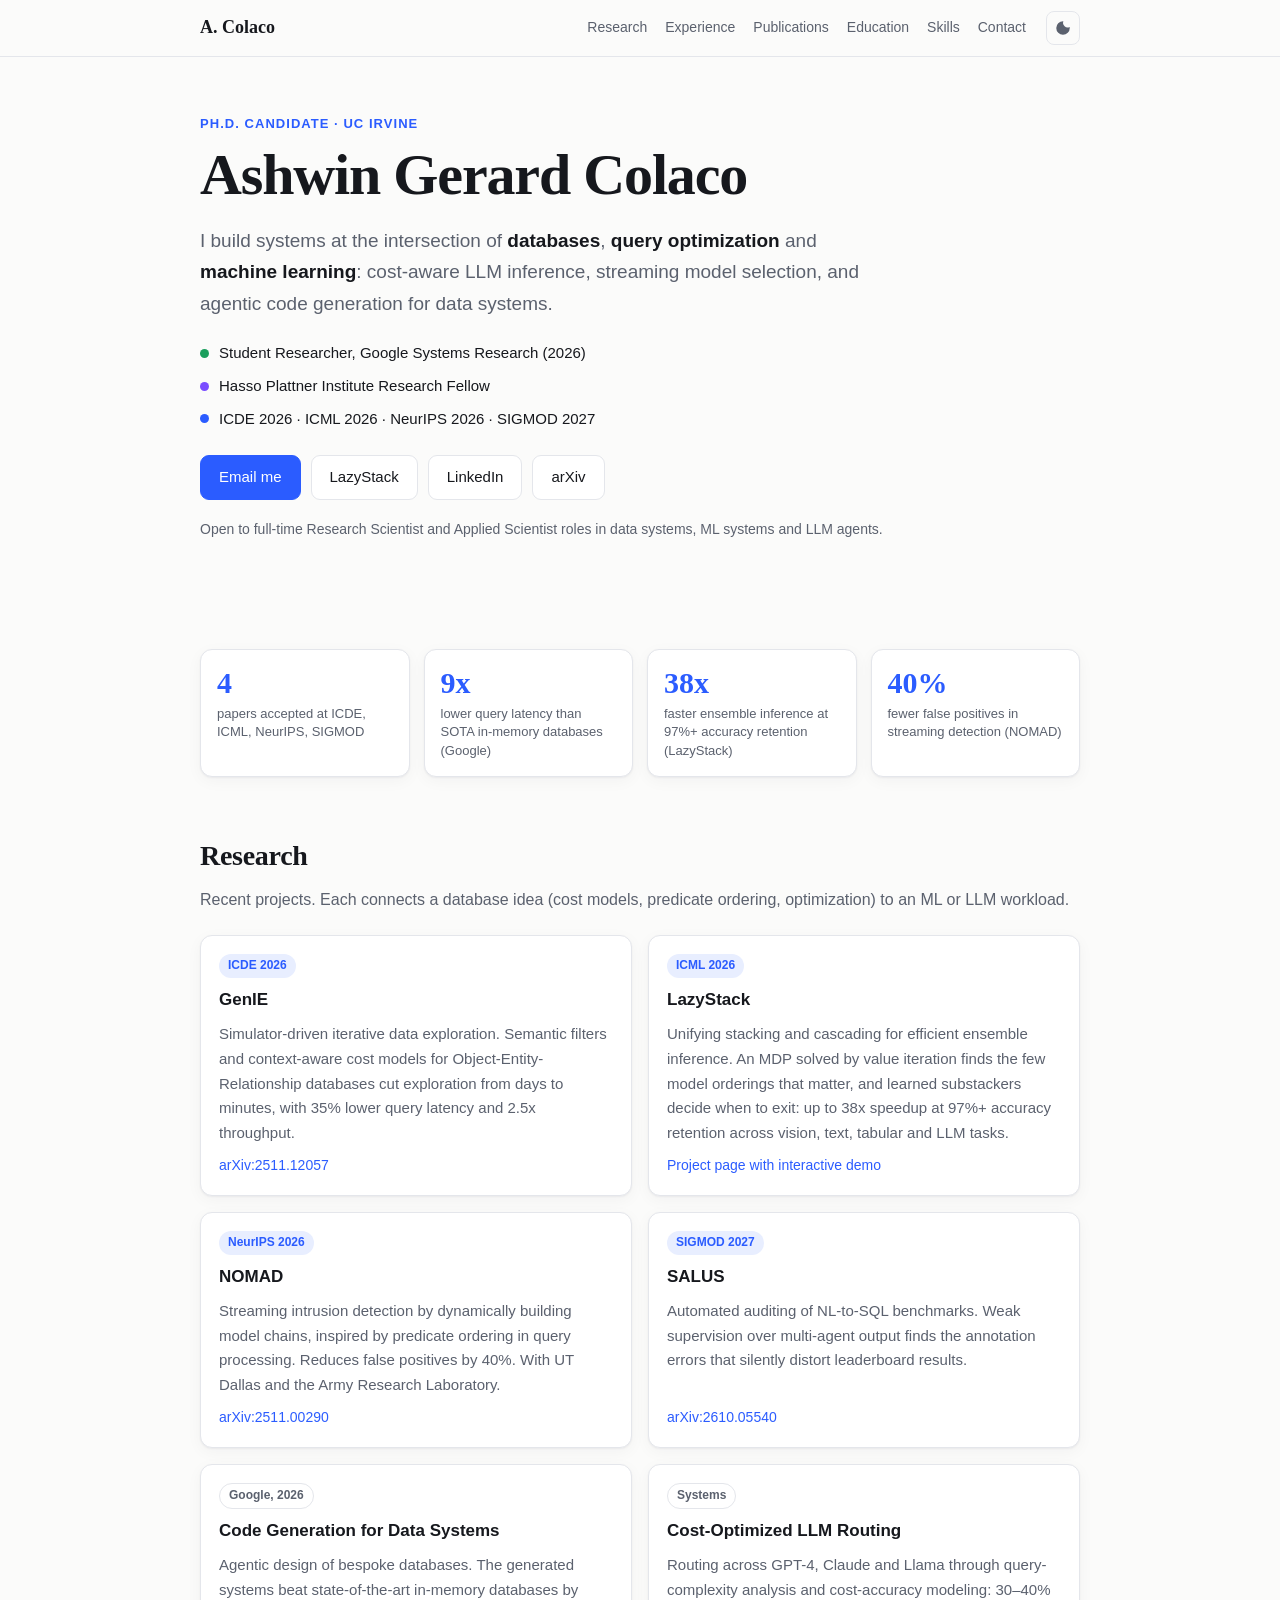
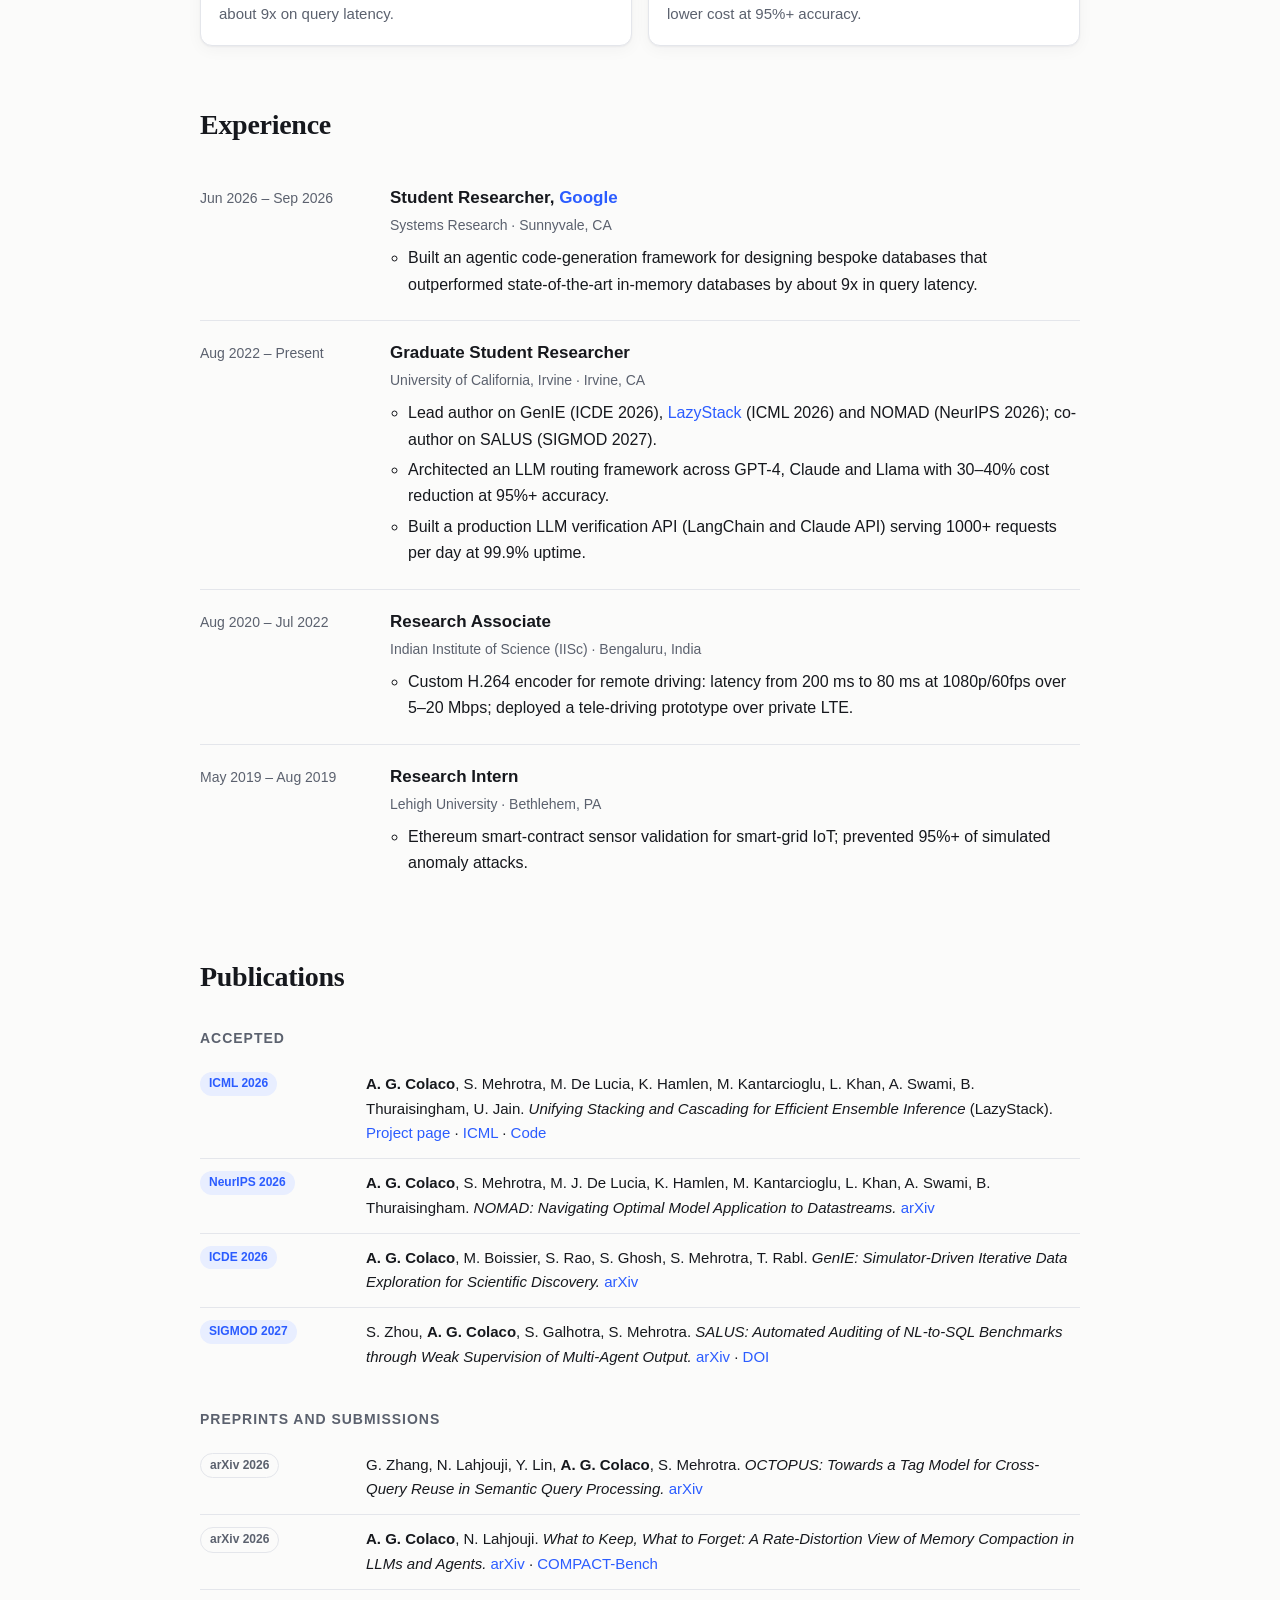
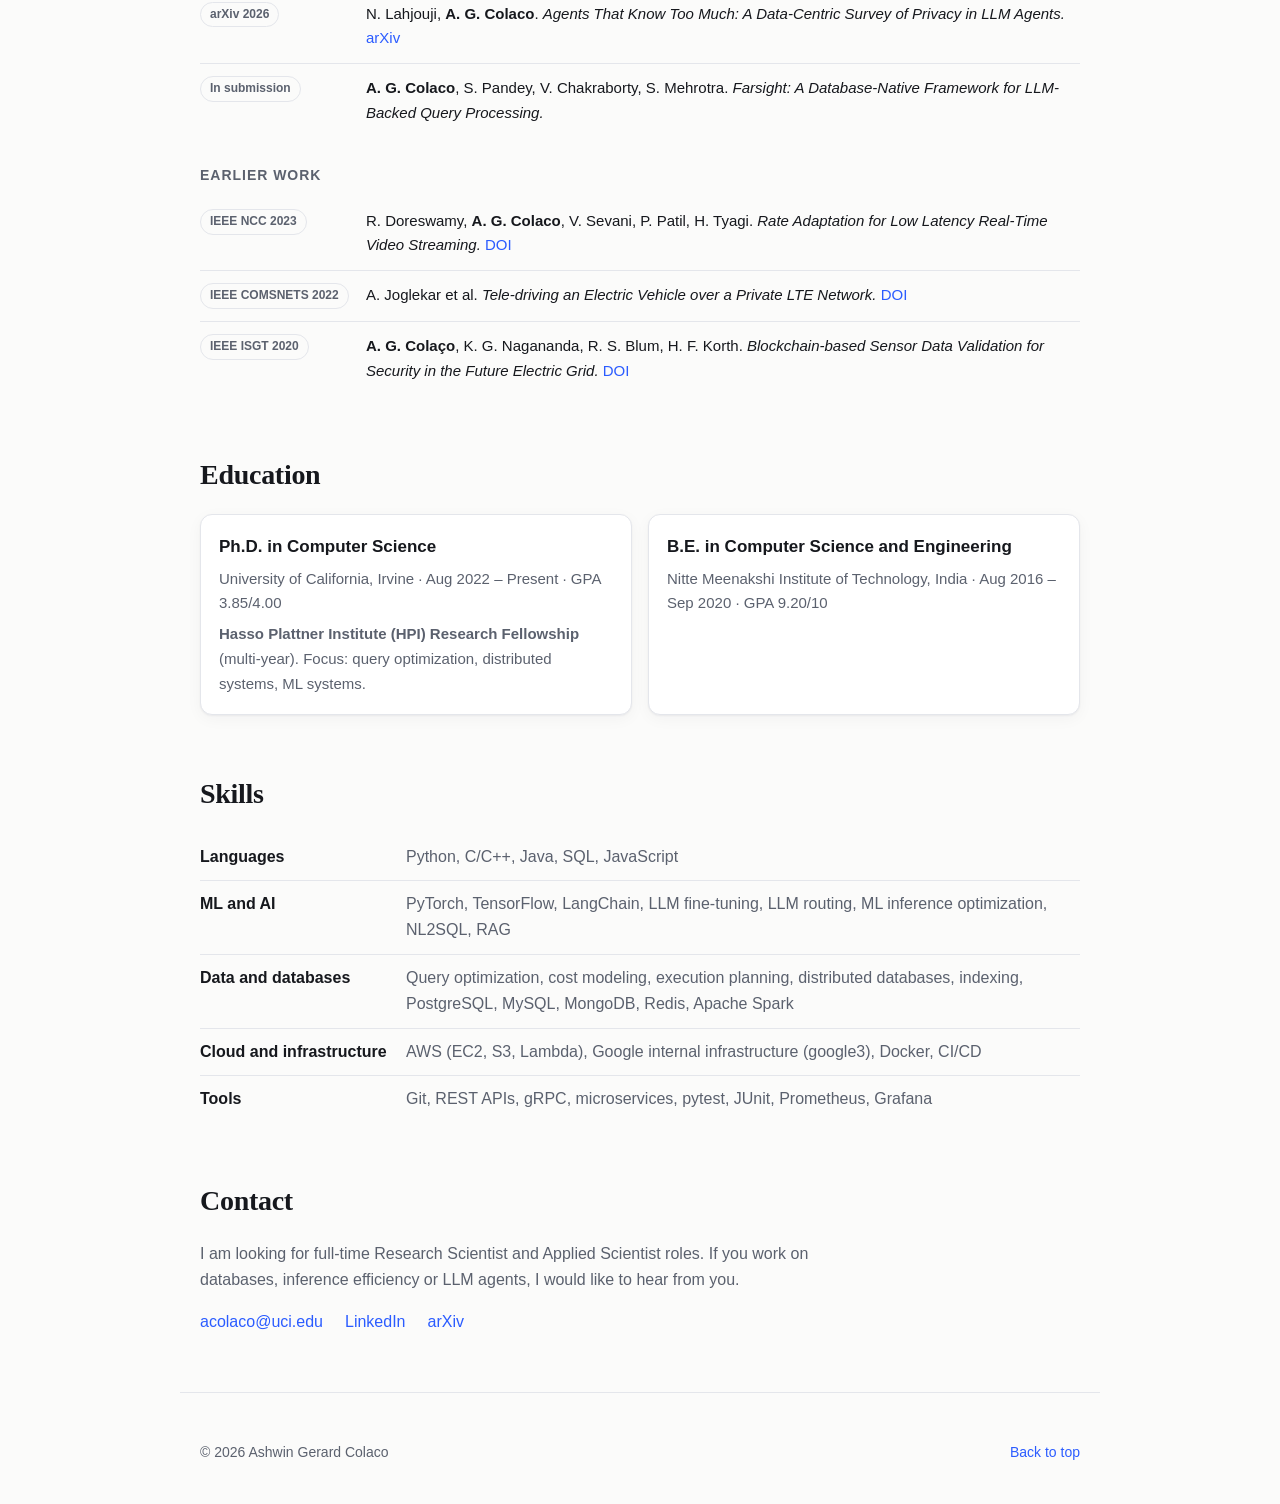
==== index.html @ cba2e62b "Sync LazyStack details with project page and link it Co-Authored-By: Claude Sonnet 5.5 <noreply@anth" ====
<!doctype html>
<html lang="en">
<head>
<meta charset="utf-8">
<meta name="viewport" content="width=device-width, initial-scale=1">
<title>Ashwin Gerard Colaco | Researcher &amp; Engineer</title>
<meta name="description" content="Ph.D. candidate at UC Irvine working on query optimization, database systems and ML systems. HPI Research Fellow. Student Researcher at Google Systems Research. Papers at ICDE, ICML, NeurIPS and SIGMOD.">
<meta property="og:title" content="Ashwin Gerard Colaco">
<meta property="og:description" content="Databases, query optimization and ML systems. Ph.D. candidate at UC Irvine, HPI Research Fellow.">
<meta property="og:type" content="website">
<link rel="icon" href="data:image/svg+xml,%3Csvg xmlns='http://www.w3.org/2000/svg' viewBox='0 0 32 32'%3E%3Crect width='32' height='32' rx='7' fill='%232b5cff'/%3E%3Ctext x='16' y='22' font-family='Georgia,serif' font-size='18' font-weight='700' text-anchor='middle' fill='white'%3EAC%3C/text%3E%3C/svg%3E">
<link rel="stylesheet" href="style.css">
<script type="application/ld+json">
{"@context":"https://schema.org","@type":"Person","name":"Ashwin Gerard Colaco","jobTitle":"Ph.D. Candidate in Computer Science","affiliation":{"@type":"CollegeOrUniversity","name":"University of California, Irvine"},"email":"mailto:acolaco@uci.edu","sameAs":["https://www.linkedin.com/in/ashwin-gerard-colaco-4051b5267/","https://arxiv.org/search/?query=ashwin+colaco&searchtype=author"]}
</script>
</head>
<body>
<a class="skip" href="#main">Skip to content</a>

<header class="nav" id="top">
  <div class="wrap nav-inner">
    <a class="brand" href="#top">A. Colaco</a>
    <nav aria-label="Primary">
      <a href="#research">Research</a>
      <a href="#experience">Experience</a>
      <a href="#publications">Publications</a>
      <a href="#education">Education</a>
      <a href="#skills">Skills</a>
      <a href="#contact">Contact</a>
    </nav>
    <button class="theme" id="theme" aria-label="Toggle dark mode" title="Toggle dark mode">
      <svg viewBox="0 0 24 24" width="18" height="18" aria-hidden="true"><path fill="currentColor" d="M12 3a9 9 0 1 0 9 9c0-.5-.05-1-.14-1.47A6 6 0 0 1 12.47 3.14 9.2 9.2 0 0 0 12 3z"/></svg>
    </button>
  </div>
</header>

<main id="main">

<section class="hero wrap">
  <p class="eyebrow">Ph.D. candidate &middot; UC Irvine</p>
  <h1>Ashwin Gerard Colaco</h1>
  <p class="lede">I build systems at the intersection of <strong>databases</strong>, <strong>query optimization</strong> and <strong>machine learning</strong>: cost-aware LLM inference, streaming model selection, and agentic code generation for data systems.</p>
  <ul class="badges" aria-label="Highlights">
    <li><span class="dot g"></span>Student Researcher, Google Systems Research (2026)</li>
    <li><span class="dot p"></span>Hasso Plattner Institute Research Fellow</li>
    <li><span class="dot b"></span>ICDE 2026 &middot; ICML 2026 &middot; NeurIPS 2026 &middot; SIGMOD 2027</li>
  </ul>
  <div class="cta">
    <a class="btn primary" href="mailto:acolaco@uci.edu">Email me</a>
    <a class="btn" href="https://ashwincolaco.github.io/lazystack/">LazyStack</a>
    <a class="btn" href="https://www.linkedin.com/in/ashwin-gerard-colaco-4051b5267/" rel="noopener">LinkedIn</a>
    <a class="btn" href="https://arxiv.org/search/?query=ashwin+colaco&searchtype=author" rel="noopener">arXiv</a>
  </div>
  <p class="seeking">Open to full-time Research Scientist and Applied Scientist roles in data systems, ML systems and LLM agents.</p>
</section>

<section class="wrap stats" aria-label="At a glance">
  <div><b>4</b><span>papers accepted at ICDE, ICML, NeurIPS, SIGMOD</span></div>
  <div><b>9x</b><span>lower query latency than SOTA in-memory databases (Google)</span></div>
  <div><b>38x</b><span>faster ensemble inference at 97%+ accuracy retention (LazyStack)</span></div>
  <div><b>40%</b><span>fewer false positives in streaming detection (NOMAD)</span></div>
</section>

<section class="wrap" id="research">
  <h2>Research</h2>
  <p class="sub">Recent projects. Each connects a database idea (cost models, predicate ordering, optimization) to an ML or LLM workload.</p>
  <div class="grid">
    <article class="card">
      <span class="tag">ICDE 2026</span>
      <h3>GenIE</h3>
      <p>Simulator-driven iterative data exploration. Semantic filters and context-aware cost models for Object-Entity-Relationship databases cut exploration from days to minutes, with 35% lower query latency and 2.5x throughput.</p>
      <a href="https://arxiv.org/abs/2511.12057" rel="noopener">arXiv:2511.12057</a>
    </article>
    <article class="card">
      <span class="tag">ICML 2026</span>
      <h3>LazyStack</h3>
      <p>Unifying stacking and cascading for efficient ensemble inference. An MDP solved by value iteration finds the few model orderings that matter, and learned substackers decide when to exit: up to 38x speedup at 97%+ accuracy retention across vision, text, tabular and LLM tasks.</p>
      <a href="https://ashwincolaco.github.io/lazystack/">Project page with interactive demo</a>
    </article>
    <article class="card">
      <span class="tag">NeurIPS 2026</span>
      <h3>NOMAD</h3>
      <p>Streaming intrusion detection by dynamically building model chains, inspired by predicate ordering in query processing. Reduces false positives by 40%. With UT Dallas and the Army Research Laboratory.</p>
      <a href="https://arxiv.org/abs/2511.00290" rel="noopener">arXiv:2511.00290</a>
    </article>
    <article class="card">
      <span class="tag">SIGMOD 2027</span>
      <h3>SALUS</h3>
      <p>Automated auditing of NL-to-SQL benchmarks. Weak supervision over multi-agent output finds the annotation errors that silently distort leaderboard results.</p>
      <a href="https://arxiv.org/abs/2610.05540" rel="noopener">arXiv:2610.05540</a>
    </article>
    <article class="card">
      <span class="tag soft">Google, 2026</span>
      <h3>Code Generation for Data Systems</h3>
      <p>Agentic design of bespoke databases. The generated systems beat state-of-the-art in-memory databases by about 9x on query latency.</p>
    </article>
    <article class="card">
      <span class="tag soft">Systems</span>
      <h3>Cost-Optimized LLM Routing</h3>
      <p>Routing across GPT-4, Claude and Llama through query-complexity analysis and cost-accuracy modeling: 30&ndash;40% lower cost at 95%+ accuracy.</p>
    </article>
  </div>
</section>

<section class="wrap" id="experience">
  <h2>Experience</h2>
  <ol class="timeline">
    <li>
      <div class="when">Jun 2026 &ndash; Sep 2026</div>
      <div class="what">
        <h3>Student Researcher, <span class="em">Google</span></h3>
        <p class="where">Systems Research &middot; Sunnyvale, CA</p>
        <ul>
          <li>Built an agentic code-generation framework for designing bespoke databases that outperformed state-of-the-art in-memory databases by about 9x in query latency.</li>
        </ul>
      </div>
    </li>
    <li>
      <div class="when">Aug 2022 &ndash; Present</div>
      <div class="what">
        <h3>Graduate Student Researcher</h3>
        <p class="where">University of California, Irvine &middot; Irvine, CA</p>
        <ul>
          <li>Lead author on GenIE (ICDE 2026), <a href="https://ashwincolaco.github.io/lazystack/">LazyStack</a> (ICML 2026) and NOMAD (NeurIPS 2026); co-author on SALUS (SIGMOD 2027).</li>
          <li>Architected an LLM routing framework across GPT-4, Claude and Llama with 30&ndash;40% cost reduction at 95%+ accuracy.</li>
          <li>Built a production LLM verification API (LangChain and Claude API) serving 1000+ requests per day at 99.9% uptime.</li>
        </ul>
      </div>
    </li>
    <li>
      <div class="when">Aug 2020 &ndash; Jul 2022</div>
      <div class="what">
        <h3>Research Associate</h3>
        <p class="where">Indian Institute of Science (IISc) &middot; Bengaluru, India</p>
        <ul>
          <li>Custom H.264 encoder for remote driving: latency from 200 ms to 80 ms at 1080p/60fps over 5&ndash;20 Mbps; deployed a tele-driving prototype over private LTE.</li>
        </ul>
      </div>
    </li>
    <li>
      <div class="when">May 2019 &ndash; Aug 2019</div>
      <div class="what">
        <h3>Research Intern</h3>
        <p class="where">Lehigh University &middot; Bethlehem, PA</p>
        <ul>
          <li>Ethereum smart-contract sensor validation for smart-grid IoT; prevented 95%+ of simulated anomaly attacks.</li>
        </ul>
      </div>
    </li>
  </ol>
</section>

<section class="wrap" id="publications">
  <h2>Publications</h2>

  <h3 class="grp">Accepted</h3>
  <ol class="pubs">
    <li><span class="tag">ICML 2026</span><p><b>A. G. Colaco</b>, S. Mehrotra, M. De Lucia, K. Hamlen, M. Kantarcioglu, L. Khan, A. Swami, B. Thuraisingham, U. Jain. <em>Unifying Stacking and Cascading for Efficient Ensemble Inference</em> (LazyStack). <a href="https://ashwincolaco.github.io/lazystack/">Project page</a> &middot; <a href="https://icml.cc/virtual/2026/poster/63422" rel="noopener">ICML</a> &middot; <a href="https://github.com/ucisharadlab/icml-lazystack" rel="noopener">Code</a></p></li>
    <li><span class="tag">NeurIPS 2026</span><p><b>A. G. Colaco</b>, S. Mehrotra, M. J. De Lucia, K. Hamlen, M. Kantarcioglu, L. Khan, A. Swami, B. Thuraisingham. <em>NOMAD: Navigating Optimal Model Application to Datastreams.</em> <a href="https://arxiv.org/abs/2511.00290" rel="noopener">arXiv</a></p></li>
    <li><span class="tag">ICDE 2026</span><p><b>A. G. Colaco</b>, M. Boissier, S. Rao, S. Ghosh, S. Mehrotra, T. Rabl. <em>GenIE: Simulator-Driven Iterative Data Exploration for Scientific Discovery.</em> <a href="https://arxiv.org/abs/2511.12057" rel="noopener">arXiv</a></p></li>
    <li><span class="tag">SIGMOD 2027</span><p>S. Zhou, <b>A. G. Colaco</b>, S. Galhotra, S. Mehrotra. <em>SALUS: Automated Auditing of NL-to-SQL Benchmarks through Weak Supervision of Multi-Agent Output.</em> <a href="https://arxiv.org/abs/2610.05540" rel="noopener">arXiv</a> &middot; <a href="https://doi.org/10.1145/3856369" rel="noopener">DOI</a></p></li>
  </ol>

  <h3 class="grp">Preprints and submissions</h3>
  <ol class="pubs" start="5">
    <li><span class="tag soft">arXiv 2026</span><p>G. Zhang, N. Lahjouji, Y. Lin, <b>A. G. Colaco</b>, S. Mehrotra. <em>OCTOPUS: Towards a Tag Model for Cross-Query Reuse in Semantic Query Processing.</em> <a href="https://arxiv.org/abs/2610.32586" rel="noopener">arXiv</a></p></li>
    <li><span class="tag soft">arXiv 2026</span><p><b>A. G. Colaco</b>, N. Lahjouji. <em>What to Keep, What to Forget: A Rate-Distortion View of Memory Compaction in LLMs and Agents.</em> <a href="https://arxiv.org/abs/2607.08032" rel="noopener">arXiv</a> &middot; <a href="https://ashwincolaco.github.io/compact-bench/">COMPACT-Bench</a></p></li>
    <li><span class="tag soft">arXiv 2026</span><p>N. Lahjouji, <b>A. G. Colaco</b>. <em>Agents That Know Too Much: A Data-Centric Survey of Privacy in LLM Agents.</em> <a href="https://arxiv.org/abs/2606.26627" rel="noopener">arXiv</a></p></li>
    <li><span class="tag soft">In submission</span><p><b>A. G. Colaco</b>, S. Pandey, V. Chakraborty, S. Mehrotra. <em>Farsight: A Database-Native Framework for LLM-Backed Query Processing.</em></p></li>
  </ol>

  <h3 class="grp">Earlier work</h3>
  <ol class="pubs" start="9">
    <li><span class="tag soft">IEEE NCC 2023</span><p>R. Doreswamy, <b>A. G. Colaco</b>, V. Sevani, P. Patil, H. Tyagi. <em>Rate Adaptation for Low Latency Real-Time Video Streaming.</em> <a href="https://doi.org/10.1109/NCC56989.2023.10067883" rel="noopener">DOI</a></p></li>
    <li><span class="tag soft">IEEE COMSNETS 2022</span><p>A. Joglekar et al. <em>Tele-driving an Electric Vehicle over a Private LTE Network.</em> <a href="https://doi.org/10.1109/COMSNETS53615.2022.9668498" rel="noopener">DOI</a></p></li>
    <li><span class="tag soft">IEEE ISGT 2020</span><p><b>A. G. Cola&ccedil;o</b>, K. G. Nagananda, R. S. Blum, H. F. Korth. <em>Blockchain-based Sensor Data Validation for Security in the Future Electric Grid.</em> <a href="https://doi.org/10.1109/ISGT45199.2020.9087676" rel="noopener">DOI</a></p></li>
  </ol>
</section>

<section class="wrap" id="education">
  <h2>Education</h2>
  <div class="edu">
    <div>
      <h3>Ph.D. in Computer Science</h3>
      <p class="where">University of California, Irvine &middot; Aug 2022 &ndash; Present &middot; GPA 3.85/4.00</p>
      <p><strong>Hasso Plattner Institute (HPI) Research Fellowship</strong> (multi-year). Focus: query optimization, distributed systems, ML systems.</p>
    </div>
    <div>
      <h3>B.E. in Computer Science and Engineering</h3>
      <p class="where">Nitte Meenakshi Institute of Technology, India &middot; Aug 2016 &ndash; Sep 2020 &middot; GPA 9.20/10</p>
    </div>
  </div>
</section>

<section class="wrap" id="skills">
  <h2>Skills</h2>
  <dl class="skills">
    <div><dt>Languages</dt><dd>Python, C/C++, Java, SQL, JavaScript</dd></div>
    <div><dt>ML and AI</dt><dd>PyTorch, TensorFlow, LangChain, LLM fine-tuning, LLM routing, ML inference optimization, NL2SQL, RAG</dd></div>
    <div><dt>Data and databases</dt><dd>Query optimization, cost modeling, execution planning, distributed databases, indexing, PostgreSQL, MySQL, MongoDB, Redis, Apache Spark</dd></div>
    <div><dt>Cloud and infrastructure</dt><dd>AWS (EC2, S3, Lambda), Google internal infrastructure (google3), Docker, CI/CD</dd></div>
    <div><dt>Tools</dt><dd>Git, REST APIs, gRPC, microservices, pytest, JUnit, Prometheus, Grafana</dd></div>
  </dl>
</section>

<section class="wrap contact" id="contact">
  <h2>Contact</h2>
  <p>I am looking for full-time Research Scientist and Applied Scientist roles. If you work on databases, inference efficiency or LLM agents, I would like to hear from you.</p>
  <p class="links">
    <a href="mailto:acolaco@uci.edu">acolaco@uci.edu</a>
    <a href="https://www.linkedin.com/in/ashwin-gerard-colaco-4051b5267/" rel="noopener">LinkedIn</a>
    <a href="https://arxiv.org/search/?query=ashwin+colaco&searchtype=author" rel="noopener">arXiv</a>
  </p>
</section>

</main>

<footer class="wrap foot">
  <span>&copy; <span id="yr">2026</span> Ashwin Gerard Colaco</span>
  <a href="#top">Back to top</a>
</footer>

<script src="script.js"></script>
</body>
</html>
---- style.css ----
:root {
  --bg: #fbfbfa;
  --surface: #ffffff;
  --text: #16181d;
  --muted: #5b616e;
  --line: #e4e6eb;
  --accent: #2b5cff;
  --accent-soft: #e8eeff;
  --g: #1a9e5c;
  --p: #7a4dff;
  --shadow: 0 1px 2px rgba(16, 24, 40, .05), 0 4px 16px rgba(16, 24, 40, .04);
  --serif: "Iowan Old Style", "Palatino Linotype", Palatino, Georgia, serif;
  --sans: -apple-system, BlinkMacSystemFont, "Segoe UI", Roboto, Helvetica, Arial, sans-serif;
}
@media (prefers-color-scheme: dark) {
  :root:not([data-theme="light"]) {
    --bg: #0f1115; --surface: #171a21; --text: #eceef2; --muted: #9aa1ae;
    --line: #272b35; --accent: #7c9bff; --accent-soft: #1d2540; --g: #3ecf8e; --p: #a58bff;
    --shadow: none;
  }
}
:root[data-theme="dark"] {
  --bg: #0f1115; --surface: #171a21; --text: #eceef2; --muted: #9aa1ae;
  --line: #272b35; --accent: #7c9bff; --accent-soft: #1d2540; --g: #3ecf8e; --p: #a58bff;
  --shadow: none;
}

* { box-sizing: border-box; }
html { scroll-behavior: smooth; scroll-padding-top: 72px; }
body {
  margin: 0; background: var(--bg); color: var(--text);
  font: 16px/1.65 var(--sans); -webkit-font-smoothing: antialiased;
}
.wrap { max-width: 920px; margin: 0 auto; padding: 0 20px; }
a { color: var(--accent); text-decoration: none; }
a:hover { text-decoration: underline; }
a:focus-visible, button:focus-visible { outline: 2px solid var(--accent); outline-offset: 2px; border-radius: 4px; }
.skip { position: absolute; left: -999px; top: 0; background: var(--accent); color: #fff; padding: 8px 12px; z-index: 20; }
.skip:focus { left: 8px; top: 8px; }

/* nav */
.nav { position: sticky; top: 0; z-index: 10; background: color-mix(in srgb, var(--bg) 88%, transparent); backdrop-filter: blur(10px); border-bottom: 1px solid var(--line); }
.nav-inner { display: flex; align-items: center; gap: 20px; height: 56px; }
.brand { font-family: var(--serif); font-weight: 700; font-size: 18px; color: var(--text); margin-right: auto; }
.nav nav { display: flex; gap: 18px; }
.nav nav a { color: var(--muted); font-size: 14px; }
.nav nav a:hover { color: var(--text); text-decoration: none; }
.theme { background: none; border: 1px solid var(--line); color: var(--muted); width: 34px; height: 34px; border-radius: 8px; cursor: pointer; display: grid; place-items: center; }
.theme:hover { color: var(--text); }

/* hero */
.hero { padding-top: 72px; padding-bottom: 24px; }
.eyebrow { margin: 0 0 10px; color: var(--accent); font-weight: 600; font-size: 13px; letter-spacing: .08em; text-transform: uppercase; }
h1 { font-family: var(--serif); font-size: clamp(36px, 7vw, 58px); line-height: 1.08; margin: 0 0 18px; letter-spacing: -.02em; }
.lede { font-size: 19px; color: var(--muted); max-width: 680px; margin: 0 0 22px; }
.lede strong { color: var(--text); font-weight: 600; }
.badges { list-style: none; padding: 0; margin: 0 0 24px; display: flex; flex-direction: column; gap: 8px; font-size: 15px; }
.badges li { display: flex; align-items: center; gap: 10px; }
.dot { width: 9px; height: 9px; border-radius: 50%; flex: none; background: var(--accent); }
.dot.g { background: var(--g); } .dot.p { background: var(--p); }
.cta { display: flex; flex-wrap: wrap; gap: 10px; margin-bottom: 18px; }
.btn { display: inline-block; padding: 9px 18px; border-radius: 9px; border: 1px solid var(--line); color: var(--text); background: var(--surface); font-weight: 500; font-size: 15px; }
.btn:hover { text-decoration: none; border-color: var(--accent); }
.btn.primary { background: var(--accent); border-color: var(--accent); color: #fff; }
@media (prefers-color-scheme: dark) { :root:not([data-theme="light"]) .btn.primary { color: #0f1115; } }
:root[data-theme="dark"] .btn.primary { color: #0f1115; }
.seeking { color: var(--muted); font-size: 14px; margin: 0; }

/* stats */
.stats { display: grid; grid-template-columns: repeat(4, 1fr); gap: 14px; margin-top: 28px; }
.stats div { background: var(--surface); border: 1px solid var(--line); border-radius: 12px; padding: 16px; box-shadow: var(--shadow); }
.stats b { display: block; font-family: var(--serif); font-size: 30px; line-height: 1.1; color: var(--accent); }
.stats span { display: block; margin-top: 6px; font-size: 13px; color: var(--muted); line-height: 1.4; }

/* sections */
section.wrap { padding-top: 56px; }
h2 { font-family: var(--serif); font-size: 28px; margin: 0 0 8px; letter-spacing: -.01em; }
h3 { margin: 0; font-size: 17px; }
.sub { color: var(--muted); margin: 0 0 22px; }
.grid { display: grid; grid-template-columns: repeat(2, 1fr); gap: 16px; margin-top: 18px; }
.card { background: var(--surface); border: 1px solid var(--line); border-radius: 12px; padding: 18px; box-shadow: var(--shadow); display: flex; flex-direction: column; gap: 8px; }
.card p { margin: 0; color: var(--muted); font-size: 15px; }
.card a { font-size: 14px; margin-top: auto; }
.tag { display: inline-block; align-self: flex-start; font-size: 12px; font-weight: 600; padding: 2px 9px; border-radius: 999px; background: var(--accent-soft); color: var(--accent); white-space: nowrap; }
.tag.soft { background: transparent; border: 1px solid var(--line); color: var(--muted); }

/* timeline */
.timeline { list-style: none; margin: 18px 0 0; padding: 0; }
.timeline li { display: grid; grid-template-columns: 170px 1fr; gap: 20px; padding: 18px 0; border-top: 1px solid var(--line); }
.timeline li:first-child { border-top: 0; }
.when { color: var(--muted); font-size: 14px; padding-top: 3px; }
.where { margin: 2px 0 8px; color: var(--muted); font-size: 14px; }
.timeline ul { margin: 0; padding-left: 18px; }
.timeline li li { display: list-item; border: 0; padding: 0; margin: 0 0 4px; }
.em { color: var(--accent); }

/* publications */
.grp { margin: 26px 0 10px; font-size: 14px; text-transform: uppercase; letter-spacing: .07em; color: var(--muted); }
.pubs { list-style: none; padding: 0; margin: 0; counter-reset: pub; }
.pubs li { display: grid; grid-template-columns: 150px 1fr; gap: 16px; padding: 12px 0; border-top: 1px solid var(--line); align-items: start; }
.pubs li:first-child { border-top: 0; }
.pubs p { margin: 0; font-size: 15px; }
.pubs .tag { justify-self: start; }

/* education / skills */
.edu { display: grid; grid-template-columns: repeat(2, 1fr); gap: 16px; margin-top: 16px; }
.edu > div { background: var(--surface); border: 1px solid var(--line); border-radius: 12px; padding: 18px; box-shadow: var(--shadow); }
.edu p { margin: 6px 0 0; color: var(--muted); font-size: 15px; }
.skills { margin: 16px 0 0; }
.skills > div { display: grid; grid-template-columns: 190px 1fr; gap: 16px; padding: 10px 0; border-top: 1px solid var(--line); }
.skills > div:first-child { border-top: 0; }
dt { font-weight: 600; } dd { margin: 0; color: var(--muted); }

/* contact / footer */
.contact p { color: var(--muted); max-width: 640px; }
.links { display: flex; flex-wrap: wrap; gap: 10px 22px; font-weight: 500; }
.foot { display: flex; justify-content: space-between; padding-top: 48px; padding-bottom: 40px; margin-top: 56px; border-top: 1px solid var(--line); color: var(--muted); font-size: 14px; }

@media (max-width: 760px) {
  .nav nav { display: none; }
  .stats { grid-template-columns: repeat(2, 1fr); }
  .grid, .edu { grid-template-columns: 1fr; }
  .timeline li { grid-template-columns: 1fr; gap: 4px; }
  .pubs li { grid-template-columns: 1fr; gap: 6px; }
  .skills > div { grid-template-columns: 1fr; gap: 2px; }
  .hero { padding-top: 44px; }
}
@media (prefers-reduced-motion: reduce) { html { scroll-behavior: auto; } }
@media print { .nav, .skip, .theme { display: none; } body { background: #fff; color: #000; } }
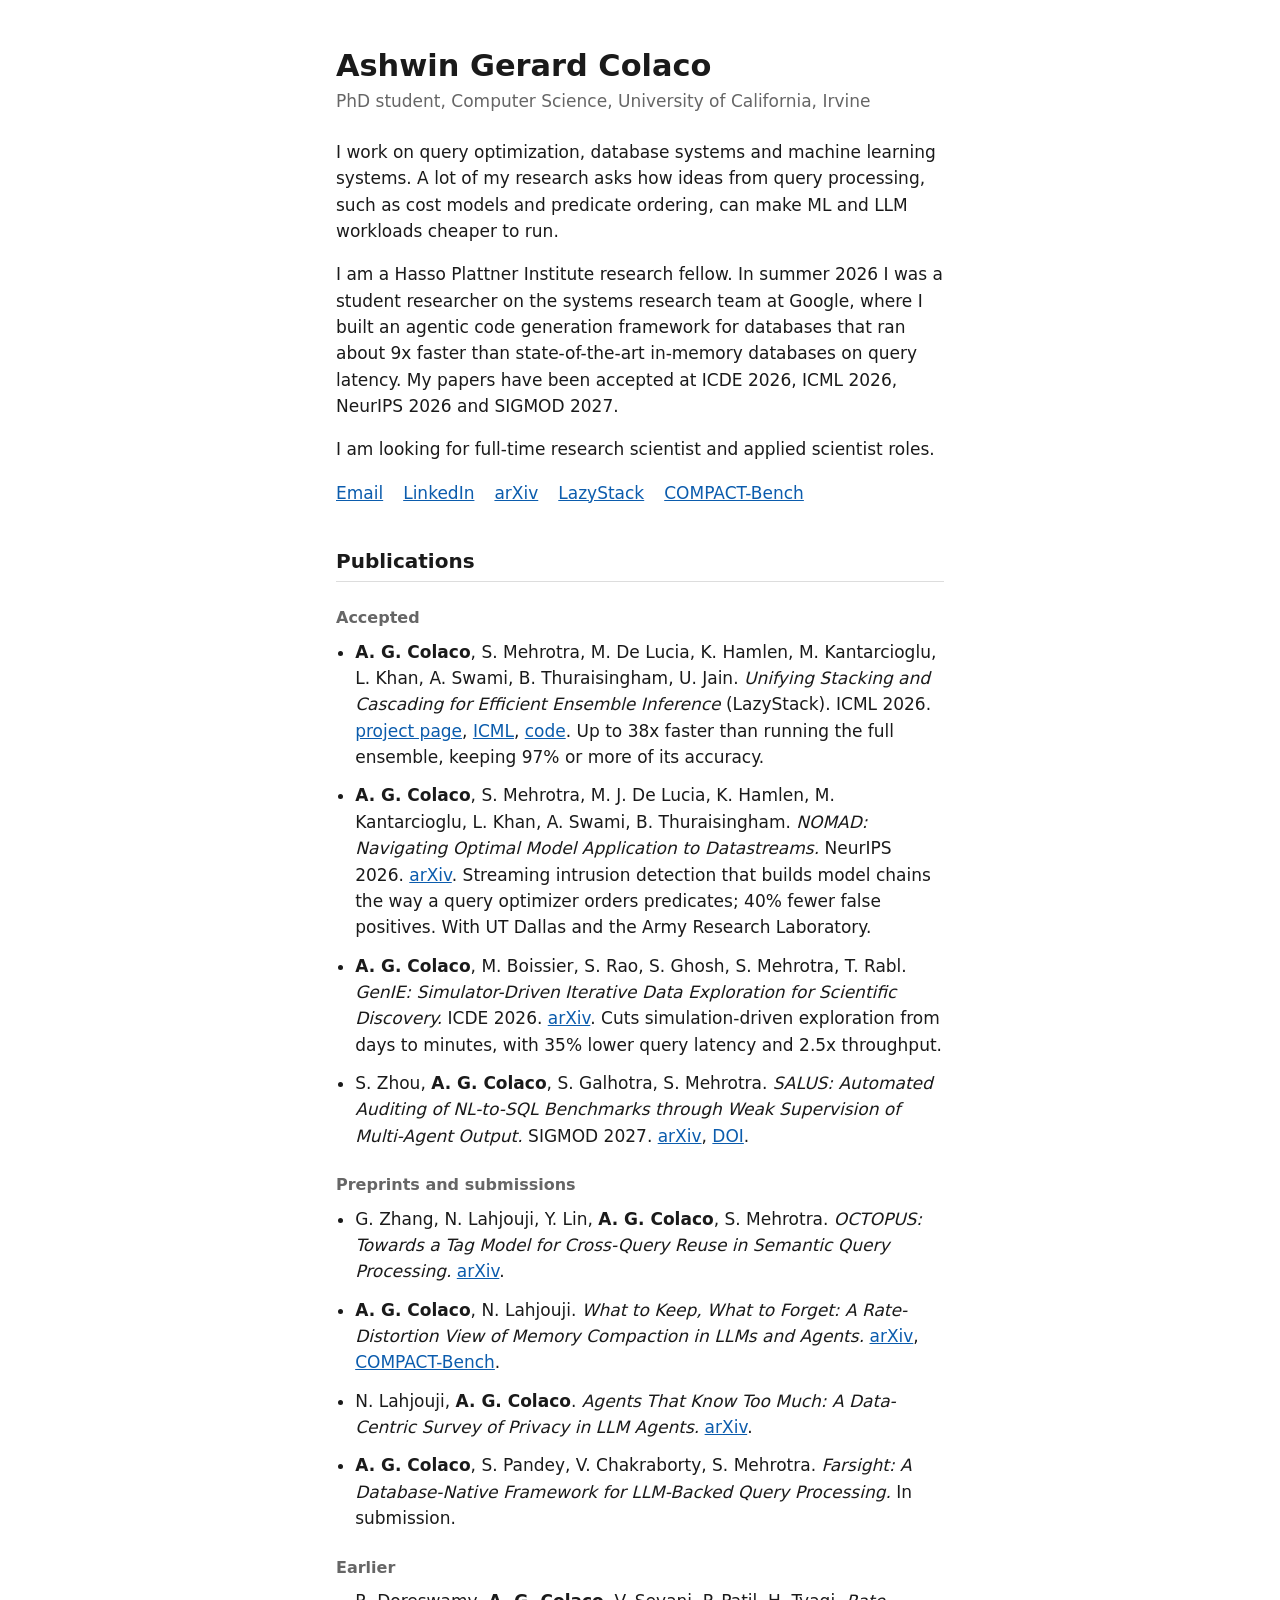
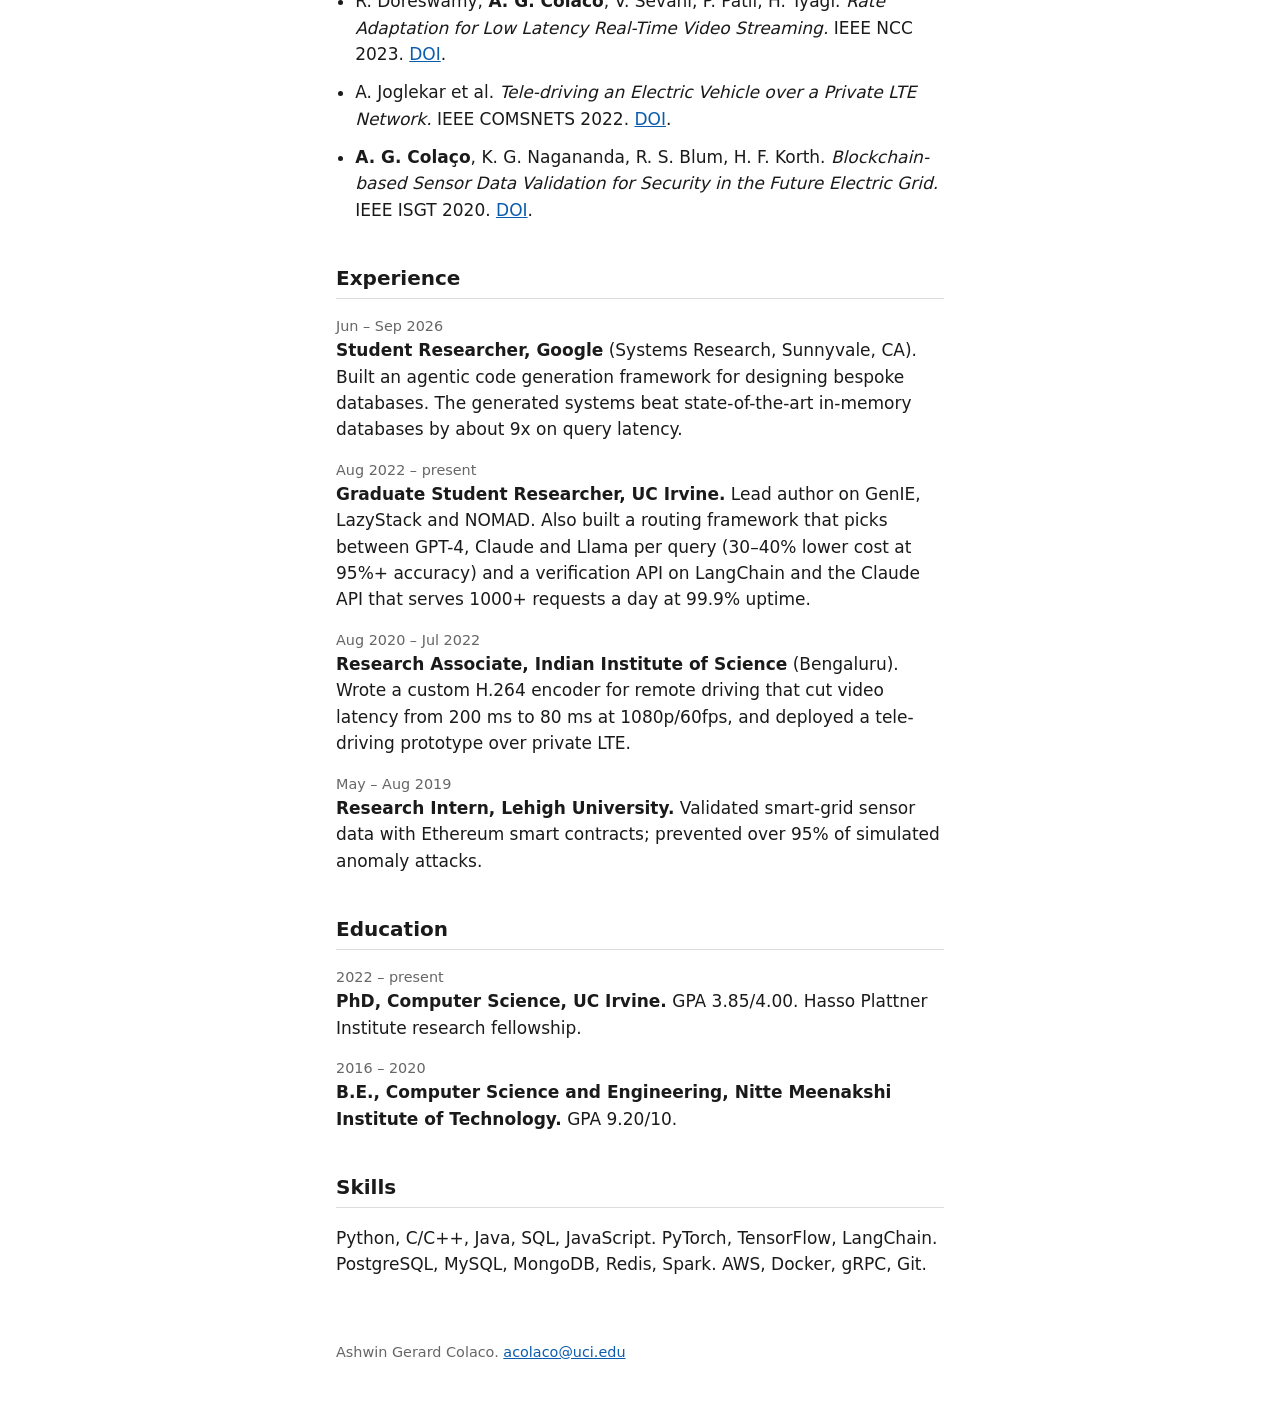
==== commit 85e31c80: "Simplify site: plain layout, remove templated design and wording Co-Authored-By: Claude Sonnet 5.5 <" ====
--- a/index.html
+++ b/index.html
@@ -3,223 +3,150 @@
 <head>
 <meta charset="utf-8">
 <meta name="viewport" content="width=device-width, initial-scale=1">
-<title>Ashwin Gerard Colaco | Researcher &amp; Engineer</title>
-<meta name="description" content="Ph.D. candidate at UC Irvine working on query optimization, database systems and ML systems. HPI Research Fellow. Student Researcher at Google Systems Research. Papers at ICDE, ICML, NeurIPS and SIGMOD.">
-<meta property="og:title" content="Ashwin Gerard Colaco">
-<meta property="og:description" content="Databases, query optimization and ML systems. Ph.D. candidate at UC Irvine, HPI Research Fellow.">
-<meta property="og:type" content="website">
-<link rel="icon" href="data:image/svg+xml,%3Csvg xmlns='http://www.w3.org/2000/svg' viewBox='0 0 32 32'%3E%3Crect width='32' height='32' rx='7' fill='%232b5cff'/%3E%3Ctext x='16' y='22' font-family='Georgia,serif' font-size='18' font-weight='700' text-anchor='middle' fill='white'%3EAC%3C/text%3E%3C/svg%3E">
+<title>Ashwin Gerard Colaco</title>
+<meta name="description" content="PhD student in computer science at UC Irvine working on query optimization, database systems and ML systems. Hasso Plattner Institute research fellow.">
 <link rel="stylesheet" href="style.css">
 <script type="application/ld+json">
-{"@context":"https://schema.org","@type":"Person","name":"Ashwin Gerard Colaco","jobTitle":"Ph.D. Candidate in Computer Science","affiliation":{"@type":"CollegeOrUniversity","name":"University of California, Irvine"},"email":"mailto:acolaco@uci.edu","sameAs":["https://www.linkedin.com/in/ashwin-gerard-colaco-4051b5267/","https://arxiv.org/search/?query=ashwin+colaco&searchtype=author"]}
+{"@context":"https://schema.org","@type":"Person","name":"Ashwin Gerard Colaco","jobTitle":"PhD student, Computer Science","affiliation":{"@type":"CollegeOrUniversity","name":"University of California, Irvine"},"email":"mailto:acolaco@uci.edu","sameAs":["https://www.linkedin.com/in/ashwin-gerard-colaco-4051b5267/","https://arxiv.org/search/?query=ashwin+colaco&searchtype=author"]}
 </script>
 </head>
 <body>
-<a class="skip" href="#main">Skip to content</a>
+<main>
 
-<header class="nav" id="top">
-  <div class="wrap nav-inner">
-    <a class="brand" href="#top">A. Colaco</a>
-    <nav aria-label="Primary">
-      <a href="#research">Research</a>
-      <a href="#experience">Experience</a>
-      <a href="#publications">Publications</a>
-      <a href="#education">Education</a>
-      <a href="#skills">Skills</a>
-      <a href="#contact">Contact</a>
-    </nav>
-    <button class="theme" id="theme" aria-label="Toggle dark mode" title="Toggle dark mode">
-      <svg viewBox="0 0 24 24" width="18" height="18" aria-hidden="true"><path fill="currentColor" d="M12 3a9 9 0 1 0 9 9c0-.5-.05-1-.14-1.47A6 6 0 0 1 12.47 3.14 9.2 9.2 0 0 0 12 3z"/></svg>
-    </button>
-  </div>
-</header>
+<h1>Ashwin Gerard Colaco</h1>
+<p class="affil">PhD student, Computer Science, University of California, Irvine</p>
 
-<main id="main">
+<p>I work on query optimization, database systems and machine learning systems. A lot of my research asks how ideas from query processing, such as cost models and predicate ordering, can make ML and LLM workloads cheaper to run.</p>
 
-<section class="hero wrap">
-  <p class="eyebrow">Ph.D. candidate &middot; UC Irvine</p>
-  <h1>Ashwin Gerard Colaco</h1>
-  <p class="lede">I build systems at the intersection of <strong>databases</strong>, <strong>query optimization</strong> and <strong>machine learning</strong>: cost-aware LLM inference, streaming model selection, and agentic code generation for data systems.</p>
-  <ul class="badges" aria-label="Highlights">
-    <li><span class="dot g"></span>Student Researcher, Google Systems Research (2026)</li>
-    <li><span class="dot p"></span>Hasso Plattner Institute Research Fellow</li>
-    <li><span class="dot b"></span>ICDE 2026 &middot; ICML 2026 &middot; NeurIPS 2026 &middot; SIGMOD 2027</li>
-  </ul>
-  <div class="cta">
-    <a class="btn primary" href="mailto:acolaco@uci.edu">Email me</a>
-    <a class="btn" href="https://ashwincolaco.github.io/lazystack/">LazyStack</a>
-    <a class="btn" href="https://www.linkedin.com/in/ashwin-gerard-colaco-4051b5267/" rel="noopener">LinkedIn</a>
-    <a class="btn" href="https://arxiv.org/search/?query=ashwin+colaco&searchtype=author" rel="noopener">arXiv</a>
-  </div>
-  <p class="seeking">Open to full-time Research Scientist and Applied Scientist roles in data systems, ML systems and LLM agents.</p>
-</section>
+<p>I am a Hasso Plattner Institute research fellow. In summer 2026 I was a student researcher on the systems research team at Google, where I built an agentic code generation framework for databases that ran about 9x faster than state-of-the-art in-memory databases on query latency. My papers have been accepted at ICDE 2026, ICML 2026, NeurIPS 2026 and SIGMOD 2027.</p>
 
-<section class="wrap stats" aria-label="At a glance">
-  <div><b>4</b><span>papers accepted at ICDE, ICML, NeurIPS, SIGMOD</span></div>
-  <div><b>9x</b><span>lower query latency than SOTA in-memory databases (Google)</span></div>
-  <div><b>38x</b><span>faster ensemble inference at 97%+ accuracy retention (LazyStack)</span></div>
-  <div><b>40%</b><span>fewer false positives in streaming detection (NOMAD)</span></div>
-</section>
+<p>I am looking for full-time research scientist and applied scientist roles.</p>
 
-<section class="wrap" id="research">
-  <h2>Research</h2>
-  <p class="sub">Recent projects. Each connects a database idea (cost models, predicate ordering, optimization) to an ML or LLM workload.</p>
-  <div class="grid">
-    <article class="card">
-      <span class="tag">ICDE 2026</span>
-      <h3>GenIE</h3>
-      <p>Simulator-driven iterative data exploration. Semantic filters and context-aware cost models for Object-Entity-Relationship databases cut exploration from days to minutes, with 35% lower query latency and 2.5x throughput.</p>
-      <a href="https://arxiv.org/abs/2511.12057" rel="noopener">arXiv:2511.12057</a>
-    </article>
-    <article class="card">
-      <span class="tag">ICML 2026</span>
-      <h3>LazyStack</h3>
-      <p>Unifying stacking and cascading for efficient ensemble inference. An MDP solved by value iteration finds the few model orderings that matter, and learned substackers decide when to exit: up to 38x speedup at 97%+ accuracy retention across vision, text, tabular and LLM tasks.</p>
-      <a href="https://ashwincolaco.github.io/lazystack/">Project page with interactive demo</a>
-    </article>
-    <article class="card">
-      <span class="tag">NeurIPS 2026</span>
-      <h3>NOMAD</h3>
-      <p>Streaming intrusion detection by dynamically building model chains, inspired by predicate ordering in query processing. Reduces false positives by 40%. With UT Dallas and the Army Research Laboratory.</p>
-      <a href="https://arxiv.org/abs/2511.00290" rel="noopener">arXiv:2511.00290</a>
-    </article>
-    <article class="card">
-      <span class="tag">SIGMOD 2027</span>
-      <h3>SALUS</h3>
-      <p>Automated auditing of NL-to-SQL benchmarks. Weak supervision over multi-agent output finds the annotation errors that silently distort leaderboard results.</p>
-      <a href="https://arxiv.org/abs/2610.05540" rel="noopener">arXiv:2610.05540</a>
-    </article>
-    <article class="card">
-      <span class="tag soft">Google, 2026</span>
-      <h3>Code Generation for Data Systems</h3>
-      <p>Agentic design of bespoke databases. The generated systems beat state-of-the-art in-memory databases by about 9x on query latency.</p>
-    </article>
-    <article class="card">
-      <span class="tag soft">Systems</span>
-      <h3>Cost-Optimized LLM Routing</h3>
-      <p>Routing across GPT-4, Claude and Llama through query-complexity analysis and cost-accuracy modeling: 30&ndash;40% lower cost at 95%+ accuracy.</p>
-    </article>
-  </div>
-</section>
+<p class="links">
+  <a href="mailto:acolaco@uci.edu">Email</a>
+  <a href="https://www.linkedin.com/in/ashwin-gerard-colaco-4051b5267/" rel="noopener">LinkedIn</a>
+  <a href="https://arxiv.org/search/?query=ashwin+colaco&searchtype=author" rel="noopener">arXiv</a>
+  <a href="https://ashwincolaco.github.io/lazystack/">LazyStack</a>
+  <a href="https://ashwincolaco.github.io/compact-bench/">COMPACT-Bench</a>
+</p>
 
-<section class="wrap" id="experience">
-  <h2>Experience</h2>
-  <ol class="timeline">
-    <li>
-      <div class="when">Jun 2026 &ndash; Sep 2026</div>
-      <div class="what">
-        <h3>Student Researcher, <span class="em">Google</span></h3>
-        <p class="where">Systems Research &middot; Sunnyvale, CA</p>
-        <ul>
-          <li>Built an agentic code-generation framework for designing bespoke databases that outperformed state-of-the-art in-memory databases by about 9x in query latency.</li>
-        </ul>
-      </div>
-    </li>
-    <li>
-      <div class="when">Aug 2022 &ndash; Present</div>
-      <div class="what">
-        <h3>Graduate Student Researcher</h3>
-        <p class="where">University of California, Irvine &middot; Irvine, CA</p>
-        <ul>
-          <li>Lead author on GenIE (ICDE 2026), <a href="https://ashwincolaco.github.io/lazystack/">LazyStack</a> (ICML 2026) and NOMAD (NeurIPS 2026); co-author on SALUS (SIGMOD 2027).</li>
-          <li>Architected an LLM routing framework across GPT-4, Claude and Llama with 30&ndash;40% cost reduction at 95%+ accuracy.</li>
-          <li>Built a production LLM verification API (LangChain and Claude API) serving 1000+ requests per day at 99.9% uptime.</li>
-        </ul>
-      </div>
-    </li>
-    <li>
-      <div class="when">Aug 2020 &ndash; Jul 2022</div>
-      <div class="what">
-        <h3>Research Associate</h3>
-        <p class="where">Indian Institute of Science (IISc) &middot; Bengaluru, India</p>
-        <ul>
-          <li>Custom H.264 encoder for remote driving: latency from 200 ms to 80 ms at 1080p/60fps over 5&ndash;20 Mbps; deployed a tele-driving prototype over private LTE.</li>
-        </ul>
-      </div>
-    </li>
-    <li>
-      <div class="when">May 2019 &ndash; Aug 2019</div>
-      <div class="what">
-        <h3>Research Intern</h3>
-        <p class="where">Lehigh University &middot; Bethlehem, PA</p>
-        <ul>
-          <li>Ethereum smart-contract sensor validation for smart-grid IoT; prevented 95%+ of simulated anomaly attacks.</li>
-        </ul>
-      </div>
-    </li>
-  </ol>
-</section>
+<h2 id="publications">Publications</h2>
 
-<section class="wrap" id="publications">
-  <h2>Publications</h2>
+<h3>Accepted</h3>
+<ul class="pubs">
+  <li>
+    <b>A. G. Colaco</b>, S. Mehrotra, M. De Lucia, K. Hamlen, M. Kantarcioglu, L. Khan, A. Swami, B. Thuraisingham, U. Jain.
+    <em>Unifying Stacking and Cascading for Efficient Ensemble Inference</em> (LazyStack). ICML 2026.
+    <a href="https://ashwincolaco.github.io/lazystack/">project page</a>,
+    <a href="https://icml.cc/virtual/2026/poster/63422" rel="noopener">ICML</a>,
+    <a href="https://github.com/ucisharadlab/icml-lazystack" rel="noopener">code</a>.
+    Up to 38x faster than running the full ensemble, keeping 97% or more of its accuracy.
+  </li>
+  <li>
+    <b>A. G. Colaco</b>, S. Mehrotra, M. J. De Lucia, K. Hamlen, M. Kantarcioglu, L. Khan, A. Swami, B. Thuraisingham.
+    <em>NOMAD: Navigating Optimal Model Application to Datastreams.</em> NeurIPS 2026.
+    <a href="https://arxiv.org/abs/2511.00290" rel="noopener">arXiv</a>.
+    Streaming intrusion detection that builds model chains the way a query optimizer orders predicates; 40% fewer false positives. With UT Dallas and the Army Research Laboratory.
+  </li>
+  <li>
+    <b>A. G. Colaco</b>, M. Boissier, S. Rao, S. Ghosh, S. Mehrotra, T. Rabl.
+    <em>GenIE: Simulator-Driven Iterative Data Exploration for Scientific Discovery.</em> ICDE 2026.
+    <a href="https://arxiv.org/abs/2511.12057" rel="noopener">arXiv</a>.
+    Cuts simulation-driven exploration from days to minutes, with 35% lower query latency and 2.5x throughput.
+  </li>
+  <li>
+    S. Zhou, <b>A. G. Colaco</b>, S. Galhotra, S. Mehrotra.
+    <em>SALUS: Automated Auditing of NL-to-SQL Benchmarks through Weak Supervision of Multi-Agent Output.</em> SIGMOD 2027.
+    <a href="https://arxiv.org/abs/2610.05540" rel="noopener">arXiv</a>,
+    <a href="https://doi.org/10.1145/3856369" rel="noopener">DOI</a>.
+  </li>
+</ul>
 
-  <h3 class="grp">Accepted</h3>
-  <ol class="pubs">
-    <li><span class="tag">ICML 2026</span><p><b>A. G. Colaco</b>, S. Mehrotra, M. De Lucia, K. Hamlen, M. Kantarcioglu, L. Khan, A. Swami, B. Thuraisingham, U. Jain. <em>Unifying Stacking and Cascading for Efficient Ensemble Inference</em> (LazyStack). <a href="https://ashwincolaco.github.io/lazystack/">Project page</a> &middot; <a href="https://icml.cc/virtual/2026/poster/63422" rel="noopener">ICML</a> &middot; <a href="https://github.com/ucisharadlab/icml-lazystack" rel="noopener">Code</a></p></li>
-    <li><span class="tag">NeurIPS 2026</span><p><b>A. G. Colaco</b>, S. Mehrotra, M. J. De Lucia, K. Hamlen, M. Kantarcioglu, L. Khan, A. Swami, B. Thuraisingham. <em>NOMAD: Navigating Optimal Model Application to Datastreams.</em> <a href="https://arxiv.org/abs/2511.00290" rel="noopener">arXiv</a></p></li>
-    <li><span class="tag">ICDE 2026</span><p><b>A. G. Colaco</b>, M. Boissier, S. Rao, S. Ghosh, S. Mehrotra, T. Rabl. <em>GenIE: Simulator-Driven Iterative Data Exploration for Scientific Discovery.</em> <a href="https://arxiv.org/abs/2511.12057" rel="noopener">arXiv</a></p></li>
-    <li><span class="tag">SIGMOD 2027</span><p>S. Zhou, <b>A. G. Colaco</b>, S. Galhotra, S. Mehrotra. <em>SALUS: Automated Auditing of NL-to-SQL Benchmarks through Weak Supervision of Multi-Agent Output.</em> <a href="https://arxiv.org/abs/2610.05540" rel="noopener">arXiv</a> &middot; <a href="https://doi.org/10.1145/3856369" rel="noopener">DOI</a></p></li>
-  </ol>
+<h3>Preprints and submissions</h3>
+<ul class="pubs">
+  <li>
+    G. Zhang, N. Lahjouji, Y. Lin, <b>A. G. Colaco</b>, S. Mehrotra.
+    <em>OCTOPUS: Towards a Tag Model for Cross-Query Reuse in Semantic Query Processing.</em>
+    <a href="https://arxiv.org/abs/2610.32586" rel="noopener">arXiv</a>.
+  </li>
+  <li>
+    <b>A. G. Colaco</b>, N. Lahjouji.
+    <em>What to Keep, What to Forget: A Rate-Distortion View of Memory Compaction in LLMs and Agents.</em>
+    <a href="https://arxiv.org/abs/2607.08032" rel="noopener">arXiv</a>,
+    <a href="https://ashwincolaco.github.io/compact-bench/">COMPACT-Bench</a>.
+  </li>
+  <li>
+    N. Lahjouji, <b>A. G. Colaco</b>.
+    <em>Agents That Know Too Much: A Data-Centric Survey of Privacy in LLM Agents.</em>
+    <a href="https://arxiv.org/abs/2606.26627" rel="noopener">arXiv</a>.
+  </li>
+  <li>
+    <b>A. G. Colaco</b>, S. Pandey, V. Chakraborty, S. Mehrotra.
+    <em>Farsight: A Database-Native Framework for LLM-Backed Query Processing.</em> In submission.
+  </li>
+</ul>
 
-  <h3 class="grp">Preprints and submissions</h3>
-  <ol class="pubs" start="5">
-    <li><span class="tag soft">arXiv 2026</span><p>G. Zhang, N. Lahjouji, Y. Lin, <b>A. G. Colaco</b>, S. Mehrotra. <em>OCTOPUS: Towards a Tag Model for Cross-Query Reuse in Semantic Query Processing.</em> <a href="https://arxiv.org/abs/2610.32586" rel="noopener">arXiv</a></p></li>
-    <li><span class="tag soft">arXiv 2026</span><p><b>A. G. Colaco</b>, N. Lahjouji. <em>What to Keep, What to Forget: A Rate-Distortion View of Memory Compaction in LLMs and Agents.</em> <a href="https://arxiv.org/abs/2607.08032" rel="noopener">arXiv</a> &middot; <a href="https://ashwincolaco.github.io/compact-bench/">COMPACT-Bench</a></p></li>
-    <li><span class="tag soft">arXiv 2026</span><p>N. Lahjouji, <b>A. G. Colaco</b>. <em>Agents That Know Too Much: A Data-Centric Survey of Privacy in LLM Agents.</em> <a href="https://arxiv.org/abs/2606.26627" rel="noopener">arXiv</a></p></li>
-    <li><span class="tag soft">In submission</span><p><b>A. G. Colaco</b>, S. Pandey, V. Chakraborty, S. Mehrotra. <em>Farsight: A Database-Native Framework for LLM-Backed Query Processing.</em></p></li>
-  </ol>
+<h3>Earlier</h3>
+<ul class="pubs">
+  <li>
+    R. Doreswamy, <b>A. G. Colaco</b>, V. Sevani, P. Patil, H. Tyagi.
+    <em>Rate Adaptation for Low Latency Real-Time Video Streaming.</em> IEEE NCC 2023.
+    <a href="https://doi.org/10.1109/NCC56989.2023.10067883" rel="noopener">DOI</a>.
+  </li>
+  <li>
+    A. Joglekar et al.
+    <em>Tele-driving an Electric Vehicle over a Private LTE Network.</em> IEEE COMSNETS 2022.
+    <a href="https://doi.org/10.1109/COMSNETS53615.2022.9668498" rel="noopener">DOI</a>.
+  </li>
+  <li>
+    <b>A. G. Cola&ccedil;o</b>, K. G. Nagananda, R. S. Blum, H. F. Korth.
+    <em>Blockchain-based Sensor Data Validation for Security in the Future Electric Grid.</em> IEEE ISGT 2020.
+    <a href="https://doi.org/10.1109/ISGT45199.2020.9087676" rel="noopener">DOI</a>.
+  </li>
+</ul>
 
-  <h3 class="grp">Earlier work</h3>
-  <ol class="pubs" start="9">
-    <li><span class="tag soft">IEEE NCC 2023</span><p>R. Doreswamy, <b>A. G. Colaco</b>, V. Sevani, P. Patil, H. Tyagi. <em>Rate Adaptation for Low Latency Real-Time Video Streaming.</em> <a href="https://doi.org/10.1109/NCC56989.2023.10067883" rel="noopener">DOI</a></p></li>
-    <li><span class="tag soft">IEEE COMSNETS 2022</span><p>A. Joglekar et al. <em>Tele-driving an Electric Vehicle over a Private LTE Network.</em> <a href="https://doi.org/10.1109/COMSNETS53615.2022.9668498" rel="noopener">DOI</a></p></li>
-    <li><span class="tag soft">IEEE ISGT 2020</span><p><b>A. G. Cola&ccedil;o</b>, K. G. Nagananda, R. S. Blum, H. F. Korth. <em>Blockchain-based Sensor Data Validation for Security in the Future Electric Grid.</em> <a href="https://doi.org/10.1109/ISGT45199.2020.9087676" rel="noopener">DOI</a></p></li>
-  </ol>
-</section>
+<h2 id="experience">Experience</h2>
+<dl class="rows">
+  <dt>Jun &ndash; Sep 2026</dt>
+  <dd>
+    <b>Student Researcher, Google</b> (Systems Research, Sunnyvale, CA).
+    Built an agentic code generation framework for designing bespoke databases. The generated systems beat state-of-the-art in-memory databases by about 9x on query latency.
+  </dd>
+  <dt>Aug 2022 &ndash; present</dt>
+  <dd>
+    <b>Graduate Student Researcher, UC Irvine.</b>
+    Lead author on GenIE, LazyStack and NOMAD. Also built a routing framework that picks between GPT-4, Claude and Llama per query (30&ndash;40% lower cost at 95%+ accuracy) and a verification API on LangChain and the Claude API that serves 1000+ requests a day at 99.9% uptime.
+  </dd>
+  <dt>Aug 2020 &ndash; Jul 2022</dt>
+  <dd>
+    <b>Research Associate, Indian Institute of Science</b> (Bengaluru).
+    Wrote a custom H.264 encoder for remote driving that cut video latency from 200 ms to 80 ms at 1080p/60fps, and deployed a tele-driving prototype over private LTE.
+  </dd>
+  <dt>May &ndash; Aug 2019</dt>
+  <dd>
+    <b>Research Intern, Lehigh University.</b>
+    Validated smart-grid sensor data with Ethereum smart contracts; prevented over 95% of simulated anomaly attacks.
+  </dd>
+</dl>
 
-<section class="wrap" id="education">
-  <h2>Education</h2>
-  <div class="edu">
-    <div>
-      <h3>Ph.D. in Computer Science</h3>
-      <p class="where">University of California, Irvine &middot; Aug 2022 &ndash; Present &middot; GPA 3.85/4.00</p>
-      <p><strong>Hasso Plattner Institute (HPI) Research Fellowship</strong> (multi-year). Focus: query optimization, distributed systems, ML systems.</p>
-    </div>
-    <div>
-      <h3>B.E. in Computer Science and Engineering</h3>
-      <p class="where">Nitte Meenakshi Institute of Technology, India &middot; Aug 2016 &ndash; Sep 2020 &middot; GPA 9.20/10</p>
-    </div>
-  </div>
-</section>
+<h2 id="education">Education</h2>
+<dl class="rows">
+  <dt>2022 &ndash; present</dt>
+  <dd>
+    <b>PhD, Computer Science, UC Irvine.</b> GPA 3.85/4.00. Hasso Plattner Institute research fellowship.
+  </dd>
+  <dt>2016 &ndash; 2020</dt>
+  <dd>
+    <b>B.E., Computer Science and Engineering, Nitte Meenakshi Institute of Technology.</b> GPA 9.20/10.
+  </dd>
+</dl>
 
-<section class="wrap" id="skills">
-  <h2>Skills</h2>
-  <dl class="skills">
-    <div><dt>Languages</dt><dd>Python, C/C++, Java, SQL, JavaScript</dd></div>
-    <div><dt>ML and AI</dt><dd>PyTorch, TensorFlow, LangChain, LLM fine-tuning, LLM routing, ML inference optimization, NL2SQL, RAG</dd></div>
-    <div><dt>Data and databases</dt><dd>Query optimization, cost modeling, execution planning, distributed databases, indexing, PostgreSQL, MySQL, MongoDB, Redis, Apache Spark</dd></div>
-    <div><dt>Cloud and infrastructure</dt><dd>AWS (EC2, S3, Lambda), Google internal infrastructure (google3), Docker, CI/CD</dd></div>
-    <div><dt>Tools</dt><dd>Git, REST APIs, gRPC, microservices, pytest, JUnit, Prometheus, Grafana</dd></div>
-  </dl>
-</section>
-
-<section class="wrap contact" id="contact">
-  <h2>Contact</h2>
-  <p>I am looking for full-time Research Scientist and Applied Scientist roles. If you work on databases, inference efficiency or LLM agents, I would like to hear from you.</p>
-  <p class="links">
-    <a href="mailto:acolaco@uci.edu">acolaco@uci.edu</a>
-    <a href="https://www.linkedin.com/in/ashwin-gerard-colaco-4051b5267/" rel="noopener">LinkedIn</a>
-    <a href="https://arxiv.org/search/?query=ashwin+colaco&searchtype=author" rel="noopener">arXiv</a>
-  </p>
-</section>
+<h2 id="skills">Skills</h2>
+<p>Python, C/C++, Java, SQL, JavaScript. PyTorch, TensorFlow, LangChain. PostgreSQL, MySQL, MongoDB, Redis, Spark. AWS, Docker, gRPC, Git.</p>
 
 </main>
-
-<footer class="wrap foot">
-  <span>&copy; <span id="yr">2026</span> Ashwin Gerard Colaco</span>
-  <a href="#top">Back to top</a>
+<footer>
+  <p>Ashwin Gerard Colaco. <a href="mailto:acolaco@uci.edu">acolaco@uci.edu</a></p>
 </footer>
-
-<script src="script.js"></script>
 </body>
 </html>
--- a/style.css
+++ b/style.css
@@ -1,129 +1,43 @@
 :root {
-  --bg: #fbfbfa;
-  --surface: #ffffff;
-  --text: #16181d;
-  --muted: #5b616e;
-  --line: #e4e6eb;
-  --accent: #2b5cff;
-  --accent-soft: #e8eeff;
-  --g: #1a9e5c;
-  --p: #7a4dff;
-  --shadow: 0 1px 2px rgba(16, 24, 40, .05), 0 4px 16px rgba(16, 24, 40, .04);
-  --serif: "Iowan Old Style", "Palatino Linotype", Palatino, Georgia, serif;
-  --sans: -apple-system, BlinkMacSystemFont, "Segoe UI", Roboto, Helvetica, Arial, sans-serif;
+  --bg: #ffffff;
+  --text: #1a1a1a;
+  --muted: #666666;
+  --link: #0b5cad;
+  --rule: #dddddd;
 }
 @media (prefers-color-scheme: dark) {
-  :root:not([data-theme="light"]) {
-    --bg: #0f1115; --surface: #171a21; --text: #eceef2; --muted: #9aa1ae;
-    --line: #272b35; --accent: #7c9bff; --accent-soft: #1d2540; --g: #3ecf8e; --p: #a58bff;
-    --shadow: none;
+  :root {
+    --bg: #141414;
+    --text: #e6e6e6;
+    --muted: #9a9a9a;
+    --link: #7db4ee;
+    --rule: #333333;
   }
-}
-:root[data-theme="dark"] {
-  --bg: #0f1115; --surface: #171a21; --text: #eceef2; --muted: #9aa1ae;
-  --line: #272b35; --accent: #7c9bff; --accent-soft: #1d2540; --g: #3ecf8e; --p: #a58bff;
-  --shadow: none;
 }
 
 * { box-sizing: border-box; }
-html { scroll-behavior: smooth; scroll-padding-top: 72px; }
 body {
-  margin: 0; background: var(--bg); color: var(--text);
-  font: 16px/1.65 var(--sans); -webkit-font-smoothing: antialiased;
+  margin: 0;
+  background: var(--bg);
+  color: var(--text);
+  font: 17px/1.55 system-ui, -apple-system, "Segoe UI", Roboto, Helvetica, Arial, sans-serif;
 }
-.wrap { max-width: 920px; margin: 0 auto; padding: 0 20px; }
-a { color: var(--accent); text-decoration: none; }
-a:hover { text-decoration: underline; }
-a:focus-visible, button:focus-visible { outline: 2px solid var(--accent); outline-offset: 2px; border-radius: 4px; }
-.skip { position: absolute; left: -999px; top: 0; background: var(--accent); color: #fff; padding: 8px 12px; z-index: 20; }
-.skip:focus { left: 8px; top: 8px; }
+main, footer { max-width: 40rem; margin: 0 auto; padding: 0 1rem; }
+main { padding-top: 3rem; }
+a { color: var(--link); }
 
-/* nav */
-.nav { position: sticky; top: 0; z-index: 10; background: color-mix(in srgb, var(--bg) 88%, transparent); backdrop-filter: blur(10px); border-bottom: 1px solid var(--line); }
-.nav-inner { display: flex; align-items: center; gap: 20px; height: 56px; }
-.brand { font-family: var(--serif); font-weight: 700; font-size: 18px; color: var(--text); margin-right: auto; }
-.nav nav { display: flex; gap: 18px; }
-.nav nav a { color: var(--muted); font-size: 14px; }
-.nav nav a:hover { color: var(--text); text-decoration: none; }
-.theme { background: none; border: 1px solid var(--line); color: var(--muted); width: 34px; height: 34px; border-radius: 8px; cursor: pointer; display: grid; place-items: center; }
-.theme:hover { color: var(--text); }
+h1 { font-size: 1.9rem; line-height: 1.2; margin: 0 0 .25rem; }
+.affil { color: var(--muted); margin: 0 0 1.5rem; }
+h2 { font-size: 1.25rem; margin: 2.5rem 0 .75rem; padding-bottom: .25rem; border-bottom: 1px solid var(--rule); }
+h3 { font-size: 1rem; margin: 1.5rem 0 .5rem; color: var(--muted); font-weight: 600; }
 
-/* hero */
-.hero { padding-top: 72px; padding-bottom: 24px; }
-.eyebrow { margin: 0 0 10px; color: var(--accent); font-weight: 600; font-size: 13px; letter-spacing: .08em; text-transform: uppercase; }
-h1 { font-family: var(--serif); font-size: clamp(36px, 7vw, 58px); line-height: 1.08; margin: 0 0 18px; letter-spacing: -.02em; }
-.lede { font-size: 19px; color: var(--muted); max-width: 680px; margin: 0 0 22px; }
-.lede strong { color: var(--text); font-weight: 600; }
-.badges { list-style: none; padding: 0; margin: 0 0 24px; display: flex; flex-direction: column; gap: 8px; font-size: 15px; }
-.badges li { display: flex; align-items: center; gap: 10px; }
-.dot { width: 9px; height: 9px; border-radius: 50%; flex: none; background: var(--accent); }
-.dot.g { background: var(--g); } .dot.p { background: var(--p); }
-.cta { display: flex; flex-wrap: wrap; gap: 10px; margin-bottom: 18px; }
-.btn { display: inline-block; padding: 9px 18px; border-radius: 9px; border: 1px solid var(--line); color: var(--text); background: var(--surface); font-weight: 500; font-size: 15px; }
-.btn:hover { text-decoration: none; border-color: var(--accent); }
-.btn.primary { background: var(--accent); border-color: var(--accent); color: #fff; }
-@media (prefers-color-scheme: dark) { :root:not([data-theme="light"]) .btn.primary { color: #0f1115; } }
-:root[data-theme="dark"] .btn.primary { color: #0f1115; }
-.seeking { color: var(--muted); font-size: 14px; margin: 0; }
+.links { display: flex; flex-wrap: wrap; gap: .25rem 1.25rem; }
 
-/* stats */
-.stats { display: grid; grid-template-columns: repeat(4, 1fr); gap: 14px; margin-top: 28px; }
-.stats div { background: var(--surface); border: 1px solid var(--line); border-radius: 12px; padding: 16px; box-shadow: var(--shadow); }
-.stats b { display: block; font-family: var(--serif); font-size: 30px; line-height: 1.1; color: var(--accent); }
-.stats span { display: block; margin-top: 6px; font-size: 13px; color: var(--muted); line-height: 1.4; }
+.pubs { padding-left: 1.2rem; margin: 0; }
+.pubs li { margin-bottom: .75rem; }
 
-/* sections */
-section.wrap { padding-top: 56px; }
-h2 { font-family: var(--serif); font-size: 28px; margin: 0 0 8px; letter-spacing: -.01em; }
-h3 { margin: 0; font-size: 17px; }
-.sub { color: var(--muted); margin: 0 0 22px; }
-.grid { display: grid; grid-template-columns: repeat(2, 1fr); gap: 16px; margin-top: 18px; }
-.card { background: var(--surface); border: 1px solid var(--line); border-radius: 12px; padding: 18px; box-shadow: var(--shadow); display: flex; flex-direction: column; gap: 8px; }
-.card p { margin: 0; color: var(--muted); font-size: 15px; }
-.card a { font-size: 14px; margin-top: auto; }
-.tag { display: inline-block; align-self: flex-start; font-size: 12px; font-weight: 600; padding: 2px 9px; border-radius: 999px; background: var(--accent-soft); color: var(--accent); white-space: nowrap; }
-.tag.soft { background: transparent; border: 1px solid var(--line); color: var(--muted); }
+.rows { margin: 0; }
+.rows dt { color: var(--muted); font-size: .9rem; margin-top: 1rem; }
+.rows dd { margin: 0; }
 
-/* timeline */
-.timeline { list-style: none; margin: 18px 0 0; padding: 0; }
-.timeline li { display: grid; grid-template-columns: 170px 1fr; gap: 20px; padding: 18px 0; border-top: 1px solid var(--line); }
-.timeline li:first-child { border-top: 0; }
-.when { color: var(--muted); font-size: 14px; padding-top: 3px; }
-.where { margin: 2px 0 8px; color: var(--muted); font-size: 14px; }
-.timeline ul { margin: 0; padding-left: 18px; }
-.timeline li li { display: list-item; border: 0; padding: 0; margin: 0 0 4px; }
-.em { color: var(--accent); }
-
-/* publications */
-.grp { margin: 26px 0 10px; font-size: 14px; text-transform: uppercase; letter-spacing: .07em; color: var(--muted); }
-.pubs { list-style: none; padding: 0; margin: 0; counter-reset: pub; }
-.pubs li { display: grid; grid-template-columns: 150px 1fr; gap: 16px; padding: 12px 0; border-top: 1px solid var(--line); align-items: start; }
-.pubs li:first-child { border-top: 0; }
-.pubs p { margin: 0; font-size: 15px; }
-.pubs .tag { justify-self: start; }
-
-/* education / skills */
-.edu { display: grid; grid-template-columns: repeat(2, 1fr); gap: 16px; margin-top: 16px; }
-.edu > div { background: var(--surface); border: 1px solid var(--line); border-radius: 12px; padding: 18px; box-shadow: var(--shadow); }
-.edu p { margin: 6px 0 0; color: var(--muted); font-size: 15px; }
-.skills { margin: 16px 0 0; }
-.skills > div { display: grid; grid-template-columns: 190px 1fr; gap: 16px; padding: 10px 0; border-top: 1px solid var(--line); }
-.skills > div:first-child { border-top: 0; }
-dt { font-weight: 600; } dd { margin: 0; color: var(--muted); }
-
-/* contact / footer */
-.contact p { color: var(--muted); max-width: 640px; }
-.links { display: flex; flex-wrap: wrap; gap: 10px 22px; font-weight: 500; }
-.foot { display: flex; justify-content: space-between; padding-top: 48px; padding-bottom: 40px; margin-top: 56px; border-top: 1px solid var(--line); color: var(--muted); font-size: 14px; }
-
-@media (max-width: 760px) {
-  .nav nav { display: none; }
-  .stats { grid-template-columns: repeat(2, 1fr); }
-  .grid, .edu { grid-template-columns: 1fr; }
-  .timeline li { grid-template-columns: 1fr; gap: 4px; }
-  .pubs li { grid-template-columns: 1fr; gap: 6px; }
-  .skills > div { grid-template-columns: 1fr; gap: 2px; }
-  .hero { padding-top: 44px; }
-}
-@media (prefers-reduced-motion: reduce) { html { scroll-behavior: auto; } }
-@media print { .nav, .skip, .theme { display: none; } body { background: #fff; color: #000; } }
+footer { padding-top: 2rem; padding-bottom: 2.5rem; color: var(--muted); font-size: .9rem; }
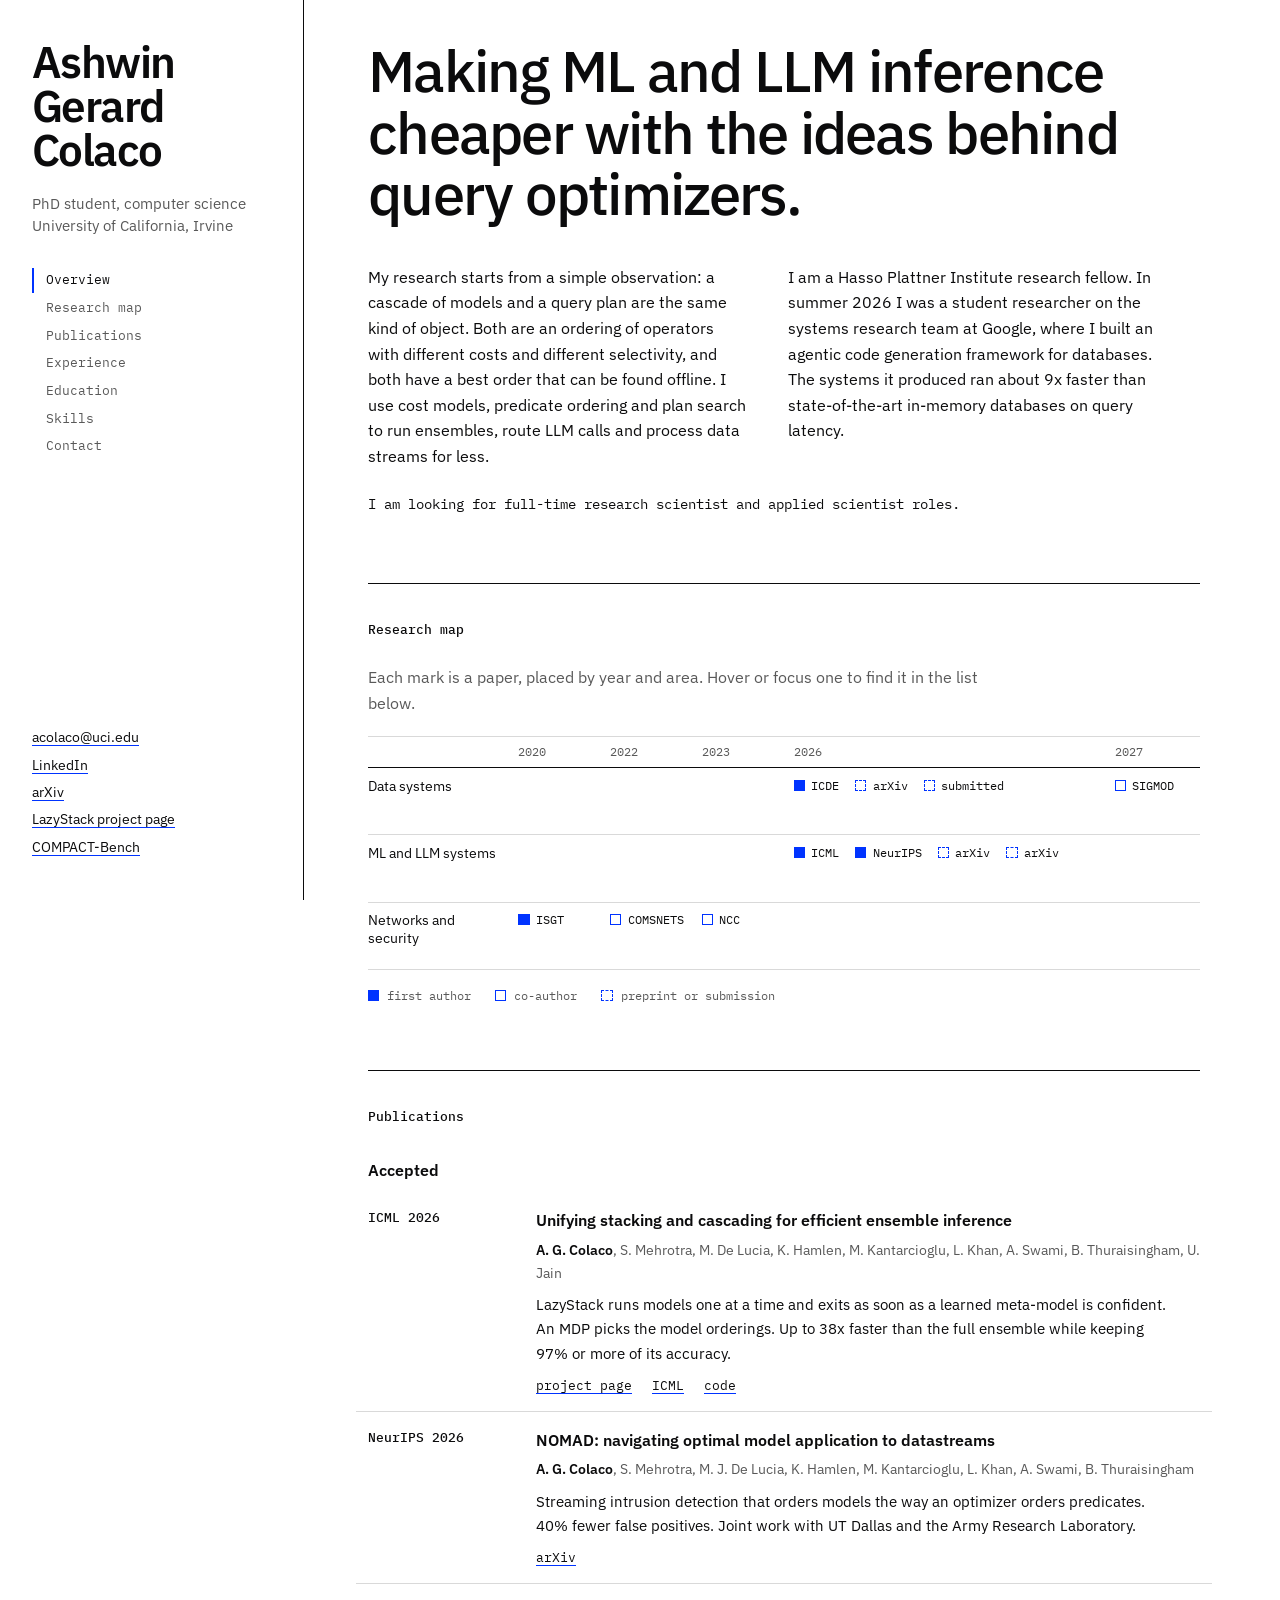
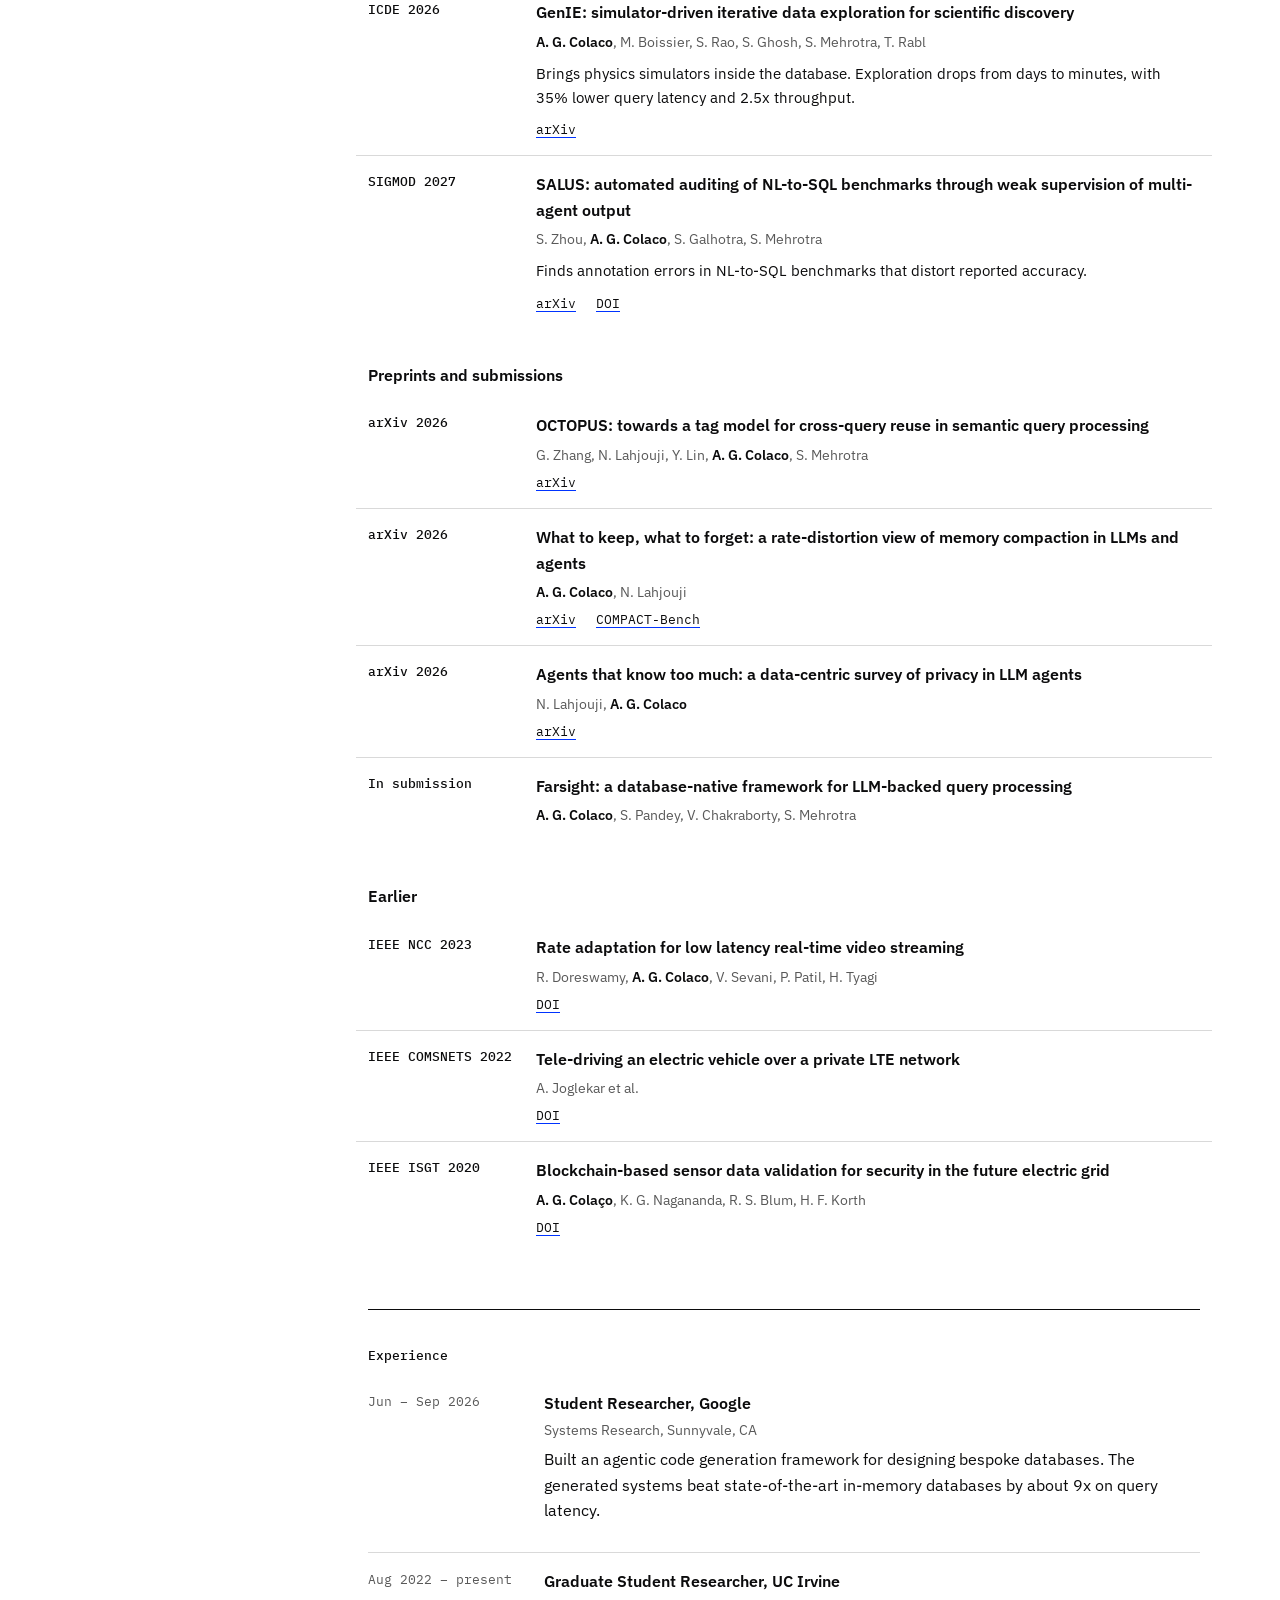
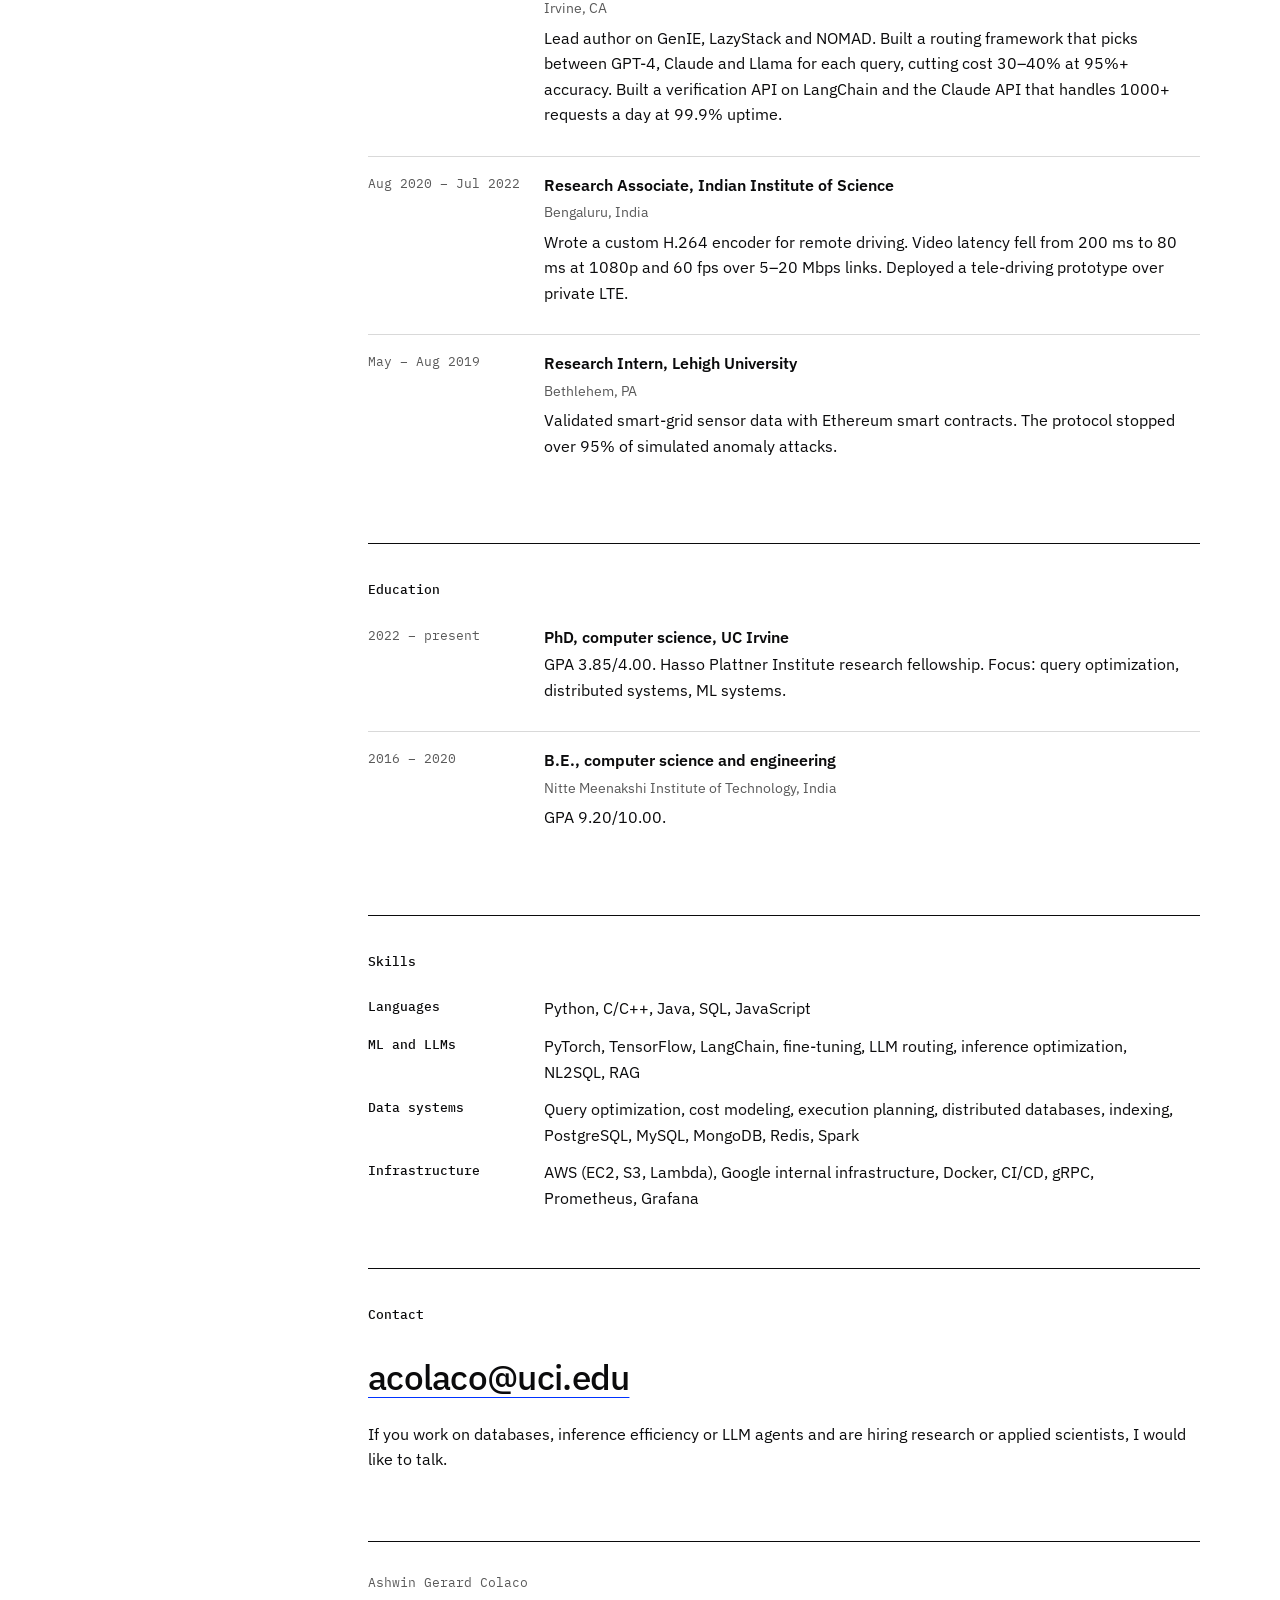
==== commit 5514444f: "Redesign: editorial layout with sticky index and research map Co-Authored-By: Claude Sonnet 5.5 <nor" ====
--- a/index.html
+++ b/index.html
@@ -5,148 +5,255 @@
 <meta name="viewport" content="width=device-width, initial-scale=1">
 <title>Ashwin Gerard Colaco</title>
 <meta name="description" content="PhD student in computer science at UC Irvine working on query optimization, database systems and ML systems. Hasso Plattner Institute research fellow.">
+<meta property="og:title" content="Ashwin Gerard Colaco">
+<meta property="og:description" content="Making ML and LLM inference cheaper with the ideas behind query optimizers.">
+<link rel="preconnect" href="https://fonts.googleapis.com">
+<link rel="preconnect" href="https://fonts.gstatic.com" crossorigin>
+<link href="https://fonts.googleapis.com/css2?family=IBM+Plex+Mono:wght@400;500&family=IBM+Plex+Sans:wght@400;500;600&display=swap" rel="stylesheet">
 <link rel="stylesheet" href="style.css">
 <script type="application/ld+json">
 {"@context":"https://schema.org","@type":"Person","name":"Ashwin Gerard Colaco","jobTitle":"PhD student, Computer Science","affiliation":{"@type":"CollegeOrUniversity","name":"University of California, Irvine"},"email":"mailto:acolaco@uci.edu","sameAs":["https://www.linkedin.com/in/ashwin-gerard-colaco-4051b5267/","https://arxiv.org/search/?query=ashwin+colaco&searchtype=author"]}
 </script>
 </head>
 <body>
-<main>
-
-<h1>Ashwin Gerard Colaco</h1>
-<p class="affil">PhD student, Computer Science, University of California, Irvine</p>
-
-<p>I work on query optimization, database systems and machine learning systems. A lot of my research asks how ideas from query processing, such as cost models and predicate ordering, can make ML and LLM workloads cheaper to run.</p>
-
-<p>I am a Hasso Plattner Institute research fellow. In summer 2026 I was a student researcher on the systems research team at Google, where I built an agentic code generation framework for databases that ran about 9x faster than state-of-the-art in-memory databases on query latency. My papers have been accepted at ICDE 2026, ICML 2026, NeurIPS 2026 and SIGMOD 2027.</p>
-
-<p>I am looking for full-time research scientist and applied scientist roles.</p>
-
-<p class="links">
-  <a href="mailto:acolaco@uci.edu">Email</a>
-  <a href="https://www.linkedin.com/in/ashwin-gerard-colaco-4051b5267/" rel="noopener">LinkedIn</a>
-  <a href="https://arxiv.org/search/?query=ashwin+colaco&searchtype=author" rel="noopener">arXiv</a>
-  <a href="https://ashwincolaco.github.io/lazystack/">LazyStack</a>
-  <a href="https://ashwincolaco.github.io/compact-bench/">COMPACT-Bench</a>
-</p>
-
-<h2 id="publications">Publications</h2>
-
-<h3>Accepted</h3>
-<ul class="pubs">
-  <li>
-    <b>A. G. Colaco</b>, S. Mehrotra, M. De Lucia, K. Hamlen, M. Kantarcioglu, L. Khan, A. Swami, B. Thuraisingham, U. Jain.
-    <em>Unifying Stacking and Cascading for Efficient Ensemble Inference</em> (LazyStack). ICML 2026.
-    <a href="https://ashwincolaco.github.io/lazystack/">project page</a>,
-    <a href="https://icml.cc/virtual/2026/poster/63422" rel="noopener">ICML</a>,
-    <a href="https://github.com/ucisharadlab/icml-lazystack" rel="noopener">code</a>.
-    Up to 38x faster than running the full ensemble, keeping 97% or more of its accuracy.
-  </li>
-  <li>
-    <b>A. G. Colaco</b>, S. Mehrotra, M. J. De Lucia, K. Hamlen, M. Kantarcioglu, L. Khan, A. Swami, B. Thuraisingham.
-    <em>NOMAD: Navigating Optimal Model Application to Datastreams.</em> NeurIPS 2026.
-    <a href="https://arxiv.org/abs/2511.00290" rel="noopener">arXiv</a>.
-    Streaming intrusion detection that builds model chains the way a query optimizer orders predicates; 40% fewer false positives. With UT Dallas and the Army Research Laboratory.
-  </li>
-  <li>
-    <b>A. G. Colaco</b>, M. Boissier, S. Rao, S. Ghosh, S. Mehrotra, T. Rabl.
-    <em>GenIE: Simulator-Driven Iterative Data Exploration for Scientific Discovery.</em> ICDE 2026.
-    <a href="https://arxiv.org/abs/2511.12057" rel="noopener">arXiv</a>.
-    Cuts simulation-driven exploration from days to minutes, with 35% lower query latency and 2.5x throughput.
-  </li>
-  <li>
-    S. Zhou, <b>A. G. Colaco</b>, S. Galhotra, S. Mehrotra.
-    <em>SALUS: Automated Auditing of NL-to-SQL Benchmarks through Weak Supervision of Multi-Agent Output.</em> SIGMOD 2027.
-    <a href="https://arxiv.org/abs/2610.05540" rel="noopener">arXiv</a>,
-    <a href="https://doi.org/10.1145/3856369" rel="noopener">DOI</a>.
-  </li>
-</ul>
-
-<h3>Preprints and submissions</h3>
-<ul class="pubs">
-  <li>
-    G. Zhang, N. Lahjouji, Y. Lin, <b>A. G. Colaco</b>, S. Mehrotra.
-    <em>OCTOPUS: Towards a Tag Model for Cross-Query Reuse in Semantic Query Processing.</em>
-    <a href="https://arxiv.org/abs/2610.32586" rel="noopener">arXiv</a>.
-  </li>
-  <li>
-    <b>A. G. Colaco</b>, N. Lahjouji.
-    <em>What to Keep, What to Forget: A Rate-Distortion View of Memory Compaction in LLMs and Agents.</em>
-    <a href="https://arxiv.org/abs/2607.08032" rel="noopener">arXiv</a>,
-    <a href="https://ashwincolaco.github.io/compact-bench/">COMPACT-Bench</a>.
-  </li>
-  <li>
-    N. Lahjouji, <b>A. G. Colaco</b>.
-    <em>Agents That Know Too Much: A Data-Centric Survey of Privacy in LLM Agents.</em>
-    <a href="https://arxiv.org/abs/2606.26627" rel="noopener">arXiv</a>.
-  </li>
-  <li>
-    <b>A. G. Colaco</b>, S. Pandey, V. Chakraborty, S. Mehrotra.
-    <em>Farsight: A Database-Native Framework for LLM-Backed Query Processing.</em> In submission.
-  </li>
-</ul>
-
-<h3>Earlier</h3>
-<ul class="pubs">
-  <li>
-    R. Doreswamy, <b>A. G. Colaco</b>, V. Sevani, P. Patil, H. Tyagi.
-    <em>Rate Adaptation for Low Latency Real-Time Video Streaming.</em> IEEE NCC 2023.
-    <a href="https://doi.org/10.1109/NCC56989.2023.10067883" rel="noopener">DOI</a>.
-  </li>
-  <li>
-    A. Joglekar et al.
-    <em>Tele-driving an Electric Vehicle over a Private LTE Network.</em> IEEE COMSNETS 2022.
-    <a href="https://doi.org/10.1109/COMSNETS53615.2022.9668498" rel="noopener">DOI</a>.
-  </li>
-  <li>
-    <b>A. G. Cola&ccedil;o</b>, K. G. Nagananda, R. S. Blum, H. F. Korth.
-    <em>Blockchain-based Sensor Data Validation for Security in the Future Electric Grid.</em> IEEE ISGT 2020.
-    <a href="https://doi.org/10.1109/ISGT45199.2020.9087676" rel="noopener">DOI</a>.
-  </li>
-</ul>
-
-<h2 id="experience">Experience</h2>
-<dl class="rows">
-  <dt>Jun &ndash; Sep 2026</dt>
-  <dd>
-    <b>Student Researcher, Google</b> (Systems Research, Sunnyvale, CA).
-    Built an agentic code generation framework for designing bespoke databases. The generated systems beat state-of-the-art in-memory databases by about 9x on query latency.
-  </dd>
-  <dt>Aug 2022 &ndash; present</dt>
-  <dd>
-    <b>Graduate Student Researcher, UC Irvine.</b>
-    Lead author on GenIE, LazyStack and NOMAD. Also built a routing framework that picks between GPT-4, Claude and Llama per query (30&ndash;40% lower cost at 95%+ accuracy) and a verification API on LangChain and the Claude API that serves 1000+ requests a day at 99.9% uptime.
-  </dd>
-  <dt>Aug 2020 &ndash; Jul 2022</dt>
-  <dd>
-    <b>Research Associate, Indian Institute of Science</b> (Bengaluru).
-    Wrote a custom H.264 encoder for remote driving that cut video latency from 200 ms to 80 ms at 1080p/60fps, and deployed a tele-driving prototype over private LTE.
-  </dd>
-  <dt>May &ndash; Aug 2019</dt>
-  <dd>
-    <b>Research Intern, Lehigh University.</b>
-    Validated smart-grid sensor data with Ethereum smart contracts; prevented over 95% of simulated anomaly attacks.
-  </dd>
-</dl>
-
-<h2 id="education">Education</h2>
-<dl class="rows">
-  <dt>2022 &ndash; present</dt>
-  <dd>
-    <b>PhD, Computer Science, UC Irvine.</b> GPA 3.85/4.00. Hasso Plattner Institute research fellowship.
-  </dd>
-  <dt>2016 &ndash; 2020</dt>
-  <dd>
-    <b>B.E., Computer Science and Engineering, Nitte Meenakshi Institute of Technology.</b> GPA 9.20/10.
-  </dd>
-</dl>
-
-<h2 id="skills">Skills</h2>
-<p>Python, C/C++, Java, SQL, JavaScript. PyTorch, TensorFlow, LangChain. PostgreSQL, MySQL, MongoDB, Redis, Spark. AWS, Docker, gRPC, Git.</p>
+<a class="skip" href="#content">Skip to content</a>
+
+<div class="layout">
+
+<aside class="side">
+  <div class="side-top">
+    <a class="name" href="#top" id="top">Ashwin<br>Gerard<br>Colaco</a>
+    <p class="role">PhD student, computer science<br>University of California, Irvine</p>
+    <nav class="index" aria-label="Sections">
+      <a href="#statement">Overview</a>
+      <a href="#map">Research map</a>
+      <a href="#publications">Publications</a>
+      <a href="#experience">Experience</a>
+      <a href="#education">Education</a>
+      <a href="#skills">Skills</a>
+      <a href="#contact">Contact</a>
+    </nav>
+  </div>
+  <div class="side-bottom">
+    <ul class="ext">
+      <li><a href="mailto:acolaco@uci.edu">acolaco@uci.edu</a></li>
+      <li><a href="https://www.linkedin.com/in/ashwin-gerard-colaco-4051b5267/" rel="noopener">LinkedIn</a></li>
+      <li><a href="https://arxiv.org/search/?query=ashwin+colaco&searchtype=author" rel="noopener">arXiv</a></li>
+      <li><a href="https://ashwincolaco.github.io/lazystack/">LazyStack project page</a></li>
+      <li><a href="https://ashwincolaco.github.io/compact-bench/">COMPACT-Bench</a></li>
+    </ul>
+  </div>
+</aside>
+
+<main id="content">
+
+<section id="statement" class="statement">
+  <h1>Making ML and LLM inference cheaper with the ideas behind query optimizers.</h1>
+  <div class="cols">
+    <p>My research starts from a simple observation: a cascade of models and a query plan are the same kind of object. Both are an ordering of operators with different costs and different selectivity, and both have a best order that can be found offline. I use cost models, predicate ordering and plan search to run ensembles, route LLM calls and process data streams for less.</p>
+    <p>I am a Hasso Plattner Institute research fellow. In summer 2026 I was a student researcher on the systems research team at Google, where I built an agentic code generation framework for databases. The systems it produced ran about 9x faster than state-of-the-art in-memory databases on query latency.</p>
+  </div>
+  <p class="seeking">I am looking for full-time research scientist and applied scientist roles.</p>
+</section>
+
+<section id="map" aria-labelledby="map-h">
+  <h2 id="map-h">Research map</h2>
+  <p class="note">Each mark is a paper, placed by year and area. Hover or focus one to find it in the list below.</p>
+  <div class="mapwrap">
+    <div class="map" id="mapgrid" role="group" aria-label="Papers by year and research area"></div>
+  </div>
+  <p class="legend"><span class="key lead"></span> first author <span class="key co"></span> co-author <span class="key pre"></span> preprint or submission</p>
+</section>
+
+<section id="publications" aria-labelledby="pub-h">
+  <h2 id="pub-h">Publications</h2>
+
+  <h3>Accepted</h3>
+  <ol class="pubs">
+    <li id="p-lazystack" data-id="lazystack">
+      <span class="venue">ICML 2026</span>
+      <div>
+        <p class="ptitle">Unifying stacking and cascading for efficient ensemble inference</p>
+        <p class="auth"><b>A. G. Colaco</b>, S. Mehrotra, M. De Lucia, K. Hamlen, M. Kantarcioglu, L. Khan, A. Swami, B. Thuraisingham, U. Jain</p>
+        <p class="result">LazyStack runs models one at a time and exits as soon as a learned meta-model is confident. An MDP picks the model orderings. Up to 38x faster than the full ensemble while keeping 97% or more of its accuracy.</p>
+        <p class="plinks"><a href="https://ashwincolaco.github.io/lazystack/">project page</a><a href="https://icml.cc/virtual/2026/poster/63422" rel="noopener">ICML</a><a href="https://github.com/ucisharadlab/icml-lazystack" rel="noopener">code</a></p>
+      </div>
+    </li>
+    <li id="p-nomad" data-id="nomad">
+      <span class="venue">NeurIPS 2026</span>
+      <div>
+        <p class="ptitle">NOMAD: navigating optimal model application to datastreams</p>
+        <p class="auth"><b>A. G. Colaco</b>, S. Mehrotra, M. J. De Lucia, K. Hamlen, M. Kantarcioglu, L. Khan, A. Swami, B. Thuraisingham</p>
+        <p class="result">Streaming intrusion detection that orders models the way an optimizer orders predicates. 40% fewer false positives. Joint work with UT Dallas and the Army Research Laboratory.</p>
+        <p class="plinks"><a href="https://arxiv.org/abs/2511.00290" rel="noopener">arXiv</a></p>
+      </div>
+    </li>
+    <li id="p-genie" data-id="genie">
+      <span class="venue">ICDE 2026</span>
+      <div>
+        <p class="ptitle">GenIE: simulator-driven iterative data exploration for scientific discovery</p>
+        <p class="auth"><b>A. G. Colaco</b>, M. Boissier, S. Rao, S. Ghosh, S. Mehrotra, T. Rabl</p>
+        <p class="result">Brings physics simulators inside the database. Exploration drops from days to minutes, with 35% lower query latency and 2.5x throughput.</p>
+        <p class="plinks"><a href="https://arxiv.org/abs/2511.12057" rel="noopener">arXiv</a></p>
+      </div>
+    </li>
+    <li id="p-salus" data-id="salus">
+      <span class="venue">SIGMOD 2027</span>
+      <div>
+        <p class="ptitle">SALUS: automated auditing of NL-to-SQL benchmarks through weak supervision of multi-agent output</p>
+        <p class="auth">S. Zhou, <b>A. G. Colaco</b>, S. Galhotra, S. Mehrotra</p>
+        <p class="result">Finds annotation errors in NL-to-SQL benchmarks that distort reported accuracy.</p>
+        <p class="plinks"><a href="https://arxiv.org/abs/2610.05540" rel="noopener">arXiv</a><a href="https://doi.org/10.1145/3856369" rel="noopener">DOI</a></p>
+      </div>
+    </li>
+  </ol>
+
+  <h3>Preprints and submissions</h3>
+  <ol class="pubs">
+    <li id="p-octopus" data-id="octopus">
+      <span class="venue">arXiv 2026</span>
+      <div>
+        <p class="ptitle">OCTOPUS: towards a tag model for cross-query reuse in semantic query processing</p>
+        <p class="auth">G. Zhang, N. Lahjouji, Y. Lin, <b>A. G. Colaco</b>, S. Mehrotra</p>
+        <p class="plinks"><a href="https://arxiv.org/abs/2610.32586" rel="noopener">arXiv</a></p>
+      </div>
+    </li>
+    <li id="p-memory" data-id="memory">
+      <span class="venue">arXiv 2026</span>
+      <div>
+        <p class="ptitle">What to keep, what to forget: a rate-distortion view of memory compaction in LLMs and agents</p>
+        <p class="auth"><b>A. G. Colaco</b>, N. Lahjouji</p>
+        <p class="plinks"><a href="https://arxiv.org/abs/2607.08032" rel="noopener">arXiv</a><a href="https://ashwincolaco.github.io/compact-bench/">COMPACT-Bench</a></p>
+      </div>
+    </li>
+    <li id="p-privacy" data-id="privacy">
+      <span class="venue">arXiv 2026</span>
+      <div>
+        <p class="ptitle">Agents that know too much: a data-centric survey of privacy in LLM agents</p>
+        <p class="auth">N. Lahjouji, <b>A. G. Colaco</b></p>
+        <p class="plinks"><a href="https://arxiv.org/abs/2606.26627" rel="noopener">arXiv</a></p>
+      </div>
+    </li>
+    <li id="p-farsight" data-id="farsight">
+      <span class="venue">In submission</span>
+      <div>
+        <p class="ptitle">Farsight: a database-native framework for LLM-backed query processing</p>
+        <p class="auth"><b>A. G. Colaco</b>, S. Pandey, V. Chakraborty, S. Mehrotra</p>
+      </div>
+    </li>
+  </ol>
+
+  <h3>Earlier</h3>
+  <ol class="pubs">
+    <li id="p-ncc" data-id="ncc">
+      <span class="venue">IEEE NCC 2023</span>
+      <div>
+        <p class="ptitle">Rate adaptation for low latency real-time video streaming</p>
+        <p class="auth">R. Doreswamy, <b>A. G. Colaco</b>, V. Sevani, P. Patil, H. Tyagi</p>
+        <p class="plinks"><a href="https://doi.org/10.1109/NCC56989.2023.10067883" rel="noopener">DOI</a></p>
+      </div>
+    </li>
+    <li id="p-comsnets" data-id="comsnets">
+      <span class="venue">IEEE COMSNETS 2022</span>
+      <div>
+        <p class="ptitle">Tele-driving an electric vehicle over a private LTE network</p>
+        <p class="auth">A. Joglekar et al.</p>
+        <p class="plinks"><a href="https://doi.org/10.1109/COMSNETS53615.2022.9668498" rel="noopener">DOI</a></p>
+      </div>
+    </li>
+    <li id="p-isgt" data-id="isgt">
+      <span class="venue">IEEE ISGT 2020</span>
+      <div>
+        <p class="ptitle">Blockchain-based sensor data validation for security in the future electric grid</p>
+        <p class="auth"><b>A. G. Cola&ccedil;o</b>, K. G. Nagananda, R. S. Blum, H. F. Korth</p>
+        <p class="plinks"><a href="https://doi.org/10.1109/ISGT45199.2020.9087676" rel="noopener">DOI</a></p>
+      </div>
+    </li>
+  </ol>
+</section>
+
+<section id="experience" aria-labelledby="exp-h">
+  <h2 id="exp-h">Experience</h2>
+  <div class="rows">
+    <div class="row">
+      <span class="when">Jun &ndash; Sep 2026</span>
+      <div>
+        <p class="rtitle">Student Researcher, Google</p>
+        <p class="where">Systems Research, Sunnyvale, CA</p>
+        <p>Built an agentic code generation framework for designing bespoke databases. The generated systems beat state-of-the-art in-memory databases by about 9x on query latency.</p>
+      </div>
+    </div>
+    <div class="row">
+      <span class="when">Aug 2022 &ndash; present</span>
+      <div>
+        <p class="rtitle">Graduate Student Researcher, UC Irvine</p>
+        <p class="where">Irvine, CA</p>
+        <p>Lead author on GenIE, LazyStack and NOMAD. Built a routing framework that picks between GPT-4, Claude and Llama for each query, cutting cost 30&ndash;40% at 95%+ accuracy. Built a verification API on LangChain and the Claude API that handles 1000+ requests a day at 99.9% uptime.</p>
+      </div>
+    </div>
+    <div class="row">
+      <span class="when">Aug 2020 &ndash; Jul 2022</span>
+      <div>
+        <p class="rtitle">Research Associate, Indian Institute of Science</p>
+        <p class="where">Bengaluru, India</p>
+        <p>Wrote a custom H.264 encoder for remote driving. Video latency fell from 200 ms to 80 ms at 1080p and 60 fps over 5&ndash;20 Mbps links. Deployed a tele-driving prototype over private LTE.</p>
+      </div>
+    </div>
+    <div class="row">
+      <span class="when">May &ndash; Aug 2019</span>
+      <div>
+        <p class="rtitle">Research Intern, Lehigh University</p>
+        <p class="where">Bethlehem, PA</p>
+        <p>Validated smart-grid sensor data with Ethereum smart contracts. The protocol stopped over 95% of simulated anomaly attacks.</p>
+      </div>
+    </div>
+  </div>
+</section>
+
+<section id="education" aria-labelledby="edu-h">
+  <h2 id="edu-h">Education</h2>
+  <div class="rows">
+    <div class="row">
+      <span class="when">2022 &ndash; present</span>
+      <div>
+        <p class="rtitle">PhD, computer science, UC Irvine</p>
+        <p>GPA 3.85/4.00. Hasso Plattner Institute research fellowship. Focus: query optimization, distributed systems, ML systems.</p>
+      </div>
+    </div>
+    <div class="row">
+      <span class="when">2016 &ndash; 2020</span>
+      <div>
+        <p class="rtitle">B.E., computer science and engineering</p>
+        <p class="where">Nitte Meenakshi Institute of Technology, India</p>
+        <p>GPA 9.20/10.00.</p>
+      </div>
+    </div>
+  </div>
+</section>
+
+<section id="skills" aria-labelledby="skills-h">
+  <h2 id="skills-h">Skills</h2>
+  <dl class="skills">
+    <dt>Languages</dt><dd>Python, C/C++, Java, SQL, JavaScript</dd>
+    <dt>ML and LLMs</dt><dd>PyTorch, TensorFlow, LangChain, fine-tuning, LLM routing, inference optimization, NL2SQL, RAG</dd>
+    <dt>Data systems</dt><dd>Query optimization, cost modeling, execution planning, distributed databases, indexing, PostgreSQL, MySQL, MongoDB, Redis, Spark</dd>
+    <dt>Infrastructure</dt><dd>AWS (EC2, S3, Lambda), Google internal infrastructure, Docker, CI/CD, gRPC, Prometheus, Grafana</dd>
+  </dl>
+</section>
+
+<section id="contact" aria-labelledby="contact-h">
+  <h2 id="contact-h">Contact</h2>
+  <p class="mail"><a href="mailto:acolaco@uci.edu">acolaco@uci.edu</a></p>
+  <p>If you work on databases, inference efficiency or LLM agents and are hiring research or applied scientists, I would like to talk.</p>
+</section>
+
+<footer>
+  <p>Ashwin Gerard Colaco</p>
+</footer>
 
 </main>
-<footer>
-  <p>Ashwin Gerard Colaco. <a href="mailto:acolaco@uci.edu">acolaco@uci.edu</a></p>
-</footer>
+</div>
+
+<script src="script.js"></script>
 </body>
 </html>
--- a/style.css
+++ b/style.css
@@ -1,43 +1,158 @@
 :root {
-  --bg: #ffffff;
-  --text: #1a1a1a;
-  --muted: #666666;
-  --link: #0b5cad;
-  --rule: #dddddd;
+  --paper: #ffffff;
+  --ink: #0b0b0c;
+  --muted: #595959;
+  --rule: #0b0b0c;
+  --hair: #d9d9d9;
+  --accent: #0033ff;
+  --hl: #eef1ff;
+  --sans: "IBM Plex Sans", system-ui, -apple-system, "Segoe UI", Helvetica, Arial, sans-serif;
+  --mono: "IBM Plex Mono", ui-monospace, SFMono-Regular, Menlo, Consolas, monospace;
 }
 @media (prefers-color-scheme: dark) {
   :root {
-    --bg: #141414;
-    --text: #e6e6e6;
-    --muted: #9a9a9a;
-    --link: #7db4ee;
-    --rule: #333333;
+    --paper: #0b0b0c;
+    --ink: #f1f1f1;
+    --muted: #a0a0a0;
+    --rule: #f1f1f1;
+    --hair: #2a2a2c;
+    --accent: #6f8bff;
+    --hl: #141a33;
   }
 }
 
 * { box-sizing: border-box; }
+html { scroll-behavior: smooth; scroll-padding-top: 1.5rem; }
 body {
   margin: 0;
-  background: var(--bg);
-  color: var(--text);
-  font: 17px/1.55 system-ui, -apple-system, "Segoe UI", Roboto, Helvetica, Arial, sans-serif;
+  background: var(--paper);
+  color: var(--ink);
+  font: 400 16px/1.6 var(--sans);
+  -webkit-font-smoothing: antialiased;
 }
-main, footer { max-width: 40rem; margin: 0 auto; padding: 0 1rem; }
-main { padding-top: 3rem; }
-a { color: var(--link); }
+::selection { background: var(--accent); color: #fff; }
+a { color: inherit; text-decoration-color: var(--accent); text-decoration-thickness: 1px; text-underline-offset: .2em; }
+a:hover { color: var(--accent); }
+a:focus-visible { outline: 2px solid var(--accent); outline-offset: 3px; }
+p { margin: 0 0 .75rem; }
+.skip { position: absolute; left: -999px; top: 0; background: var(--ink); color: var(--paper); padding: .5rem .75rem; z-index: 10; }
+.skip:focus { left: .5rem; top: .5rem; }
 
-h1 { font-size: 1.9rem; line-height: 1.2; margin: 0 0 .25rem; }
-.affil { color: var(--muted); margin: 0 0 1.5rem; }
-h2 { font-size: 1.25rem; margin: 2.5rem 0 .75rem; padding-bottom: .25rem; border-bottom: 1px solid var(--rule); }
-h3 { font-size: 1rem; margin: 1.5rem 0 .5rem; color: var(--muted); font-weight: 600; }
+/* two-column frame */
+.layout { display: grid; grid-template-columns: 19rem minmax(0, 1fr); min-height: 100vh; }
+.side {
+  position: sticky; top: 0; height: 100vh;
+  display: flex; flex-direction: column; justify-content: space-between;
+  padding: 2.5rem 2rem; border-right: 1px solid var(--rule);
+}
+.name {
+  display: block; text-decoration: none;
+  font-size: 2.75rem; line-height: 1; font-weight: 600; letter-spacing: -.035em;
+}
+.name:hover { color: var(--ink); }
+.role { margin: 1.25rem 0 2rem; color: var(--muted); font-size: .95rem; line-height: 1.45; }
+.index { display: flex; flex-direction: column; gap: .15rem; font-family: var(--mono); font-size: .8rem; }
+.index a { text-decoration: none; padding: .15rem 0 .15rem .75rem; border-left: 2px solid transparent; color: var(--muted); }
+.index a:hover { color: var(--ink); }
+.index a.on { color: var(--ink); border-left-color: var(--accent); }
+.ext { list-style: none; margin: 0; padding: 0; font-size: .9rem; line-height: 1.9; }
 
-.links { display: flex; flex-wrap: wrap; gap: .25rem 1.25rem; }
+/* content column */
+main { padding: 2.5rem clamp(1.25rem, 5vw, 4.5rem) 0; max-width: 60rem; }
+section { padding: 0 0 3.5rem; }
+section + section { padding-top: 2.5rem; border-top: 1px solid var(--rule); }
+h2 { font: 500 .8rem/1 var(--mono); margin: 0 0 1.75rem; }
+h3 { font: 600 1rem/1.3 var(--sans); margin: 2.25rem 0 .75rem; }
 
-.pubs { padding-left: 1.2rem; margin: 0; }
-.pubs li { margin-bottom: .75rem; }
+.statement h1 {
+  font-size: clamp(2rem, 4.6vw, 3.6rem); line-height: 1.07; letter-spacing: -.03em; font-weight: 500;
+  margin: 0 0 2.5rem; max-width: 22ch;
+}
+.cols { display: grid; grid-template-columns: 1fr 1fr; gap: 0 2.5rem; max-width: 50rem; }
+.cols p { color: var(--ink); }
+.seeking { font-family: var(--mono); font-size: .85rem; margin-top: .75rem; }
 
-.rows { margin: 0; }
-.rows dt { color: var(--muted); font-size: .9rem; margin-top: 1rem; }
-.rows dd { margin: 0; }
+/* research map */
+.note { color: var(--muted); max-width: 40rem; }
+.mapwrap { overflow-x: auto; margin: 1.25rem 0 .75rem; padding-bottom: .5rem; }
+.map {
+  display: grid; min-width: 38rem;
+  grid-template-columns: 9rem repeat(3, minmax(4.5rem, 1fr)) minmax(15rem, 3.5fr) minmax(5.5rem, 1fr);
+  border-top: 1px solid var(--hair);
+}
+.map > div { border-bottom: 1px solid var(--hair); padding: .6rem .4rem; min-height: 4.2rem; }
+.map .axis { font: 400 .72rem/1.2 var(--mono); color: var(--muted); min-height: 0; padding: .5rem .4rem; border-bottom: 1px solid var(--rule); }
+.map .rowlabel { font-size: .85rem; line-height: 1.3; padding-left: 0; }
+.map .cell { display: flex; flex-wrap: wrap; align-content: flex-start; gap: .35rem 1rem; }
+.mark {
+  display: inline-flex; align-items: center; gap: .4rem;
+  font: 400 .78rem/1.2 var(--mono); text-decoration: none; padding: .15rem .25rem; margin: -.15rem -.25rem;
+  transition: background .12s;
+}
+.mark i { width: .7rem; height: .7rem; flex: none; border: 1.5px solid var(--accent); background: var(--accent); }
+.mark.co i { background: transparent; }
+.mark.pre i { background: transparent; border-style: dashed; }
+.mark.lead.pre i { background: transparent; }
+.mark .yr { display: none; color: var(--muted); }
+.mark:hover, .mark:focus-visible, .mark.hot { background: var(--hl); color: var(--ink); }
+.legend { font: 400 .75rem/1 var(--mono); color: var(--muted); display: flex; flex-wrap: wrap; align-items: center; gap: .5rem .5rem; }
+.key { display: inline-block; width: .7rem; height: .7rem; border: 1.5px solid var(--accent); margin-left: 1rem; }
+.key:first-child { margin-left: 0; }
+.key.lead { background: var(--accent); }
+.key.pre { border-style: dashed; }
 
-footer { padding-top: 2rem; padding-bottom: 2.5rem; color: var(--muted); font-size: .9rem; }
+/* publications */
+.pubs { list-style: none; margin: 0; padding: 0; }
+.pubs li {
+  display: grid; grid-template-columns: 9rem 1fr; gap: 1.5rem;
+  padding: 1rem .75rem; margin: 0 -.75rem; border-top: 1px solid var(--hair);
+  transition: background .12s;
+}
+.pubs li:first-child { border-top: 0; }
+.pubs li.hot { background: var(--hl); }
+.venue { font: 500 .8rem/1.6 var(--mono); }
+.ptitle { font-weight: 600; margin-bottom: .25rem; }
+.auth { color: var(--muted); font-size: .9rem; margin-bottom: .5rem; }
+.auth b { color: var(--ink); font-weight: 600; }
+.result { font-size: .95rem; max-width: 40rem; }
+.plinks { font: 400 .8rem/1.4 var(--mono); display: flex; flex-wrap: wrap; gap: .25rem 1.25rem; margin: 0; }
+
+/* rows (experience, education) */
+.row { display: grid; grid-template-columns: 9.5rem 1fr; gap: 1.5rem; padding: 1rem 0; border-top: 1px solid var(--hair); }
+.row:first-child { border-top: 0; padding-top: 0; }
+.when { font: 400 .8rem/1.7 var(--mono); color: var(--muted); }
+.rtitle { font-weight: 600; margin-bottom: .1rem; }
+.where { color: var(--muted); font-size: .9rem; margin-bottom: .4rem; }
+.row p:last-child { max-width: 40rem; }
+
+.skills { display: grid; grid-template-columns: 9.5rem 1fr; gap: .75rem 1.5rem; margin: 0; }
+.skills dt { font: 500 .8rem/1.7 var(--mono); }
+.skills dd { margin: 0; max-width: 40rem; }
+
+.mail { font-size: clamp(1.4rem, 3.2vw, 2.2rem); font-weight: 500; letter-spacing: -.02em; margin-bottom: 1rem; }
+footer { padding: 2rem 0 3rem; border-top: 1px solid var(--rule); font: 400 .8rem var(--mono); color: var(--muted); }
+
+/* narrow screens */
+@media (max-width: 900px) {
+  .map { display: block; min-width: 0; border-top: 0; }
+  .map .axis { display: none; }
+  .map .rowlabel { font-weight: 600; border: 0; min-height: 0; padding: 1rem 0 .25rem; }
+  .map .cell { border: 0; min-height: 0; padding: 0 0 .25rem; flex-direction: row; }
+  .map .cell:empty { display: none; }
+  .mark .yr { display: inline; }
+  .layout { display: block; }
+  .side { position: static; height: auto; border-right: 0; border-bottom: 1px solid var(--rule); padding: 1.75rem 1.25rem 1.25rem; }
+  .name { font-size: 2.25rem; }
+  .name br { display: none; }
+  .side-top { display: block; }
+  .index { flex-direction: row; flex-wrap: wrap; gap: .25rem 1rem; margin-bottom: 1.25rem; }
+  .index a { border-left: 0; padding: 0; }
+  .index a.on { text-decoration: underline; text-decoration-color: var(--accent); }
+  .ext { display: flex; flex-wrap: wrap; gap: 0 1.25rem; line-height: 1.8; }
+  main { padding-top: 2rem; }
+  .cols { grid-template-columns: 1fr; }
+  .pubs li, .row, .skills { grid-template-columns: 1fr; gap: .25rem; }
+  .skills dd { margin-bottom: .5rem; }
+}
+@media (prefers-reduced-motion: reduce) { html { scroll-behavior: auto; } * { transition: none !important; } }
+@media print { .side .index, .skip { display: none; } .side { position: static; height: auto; } }
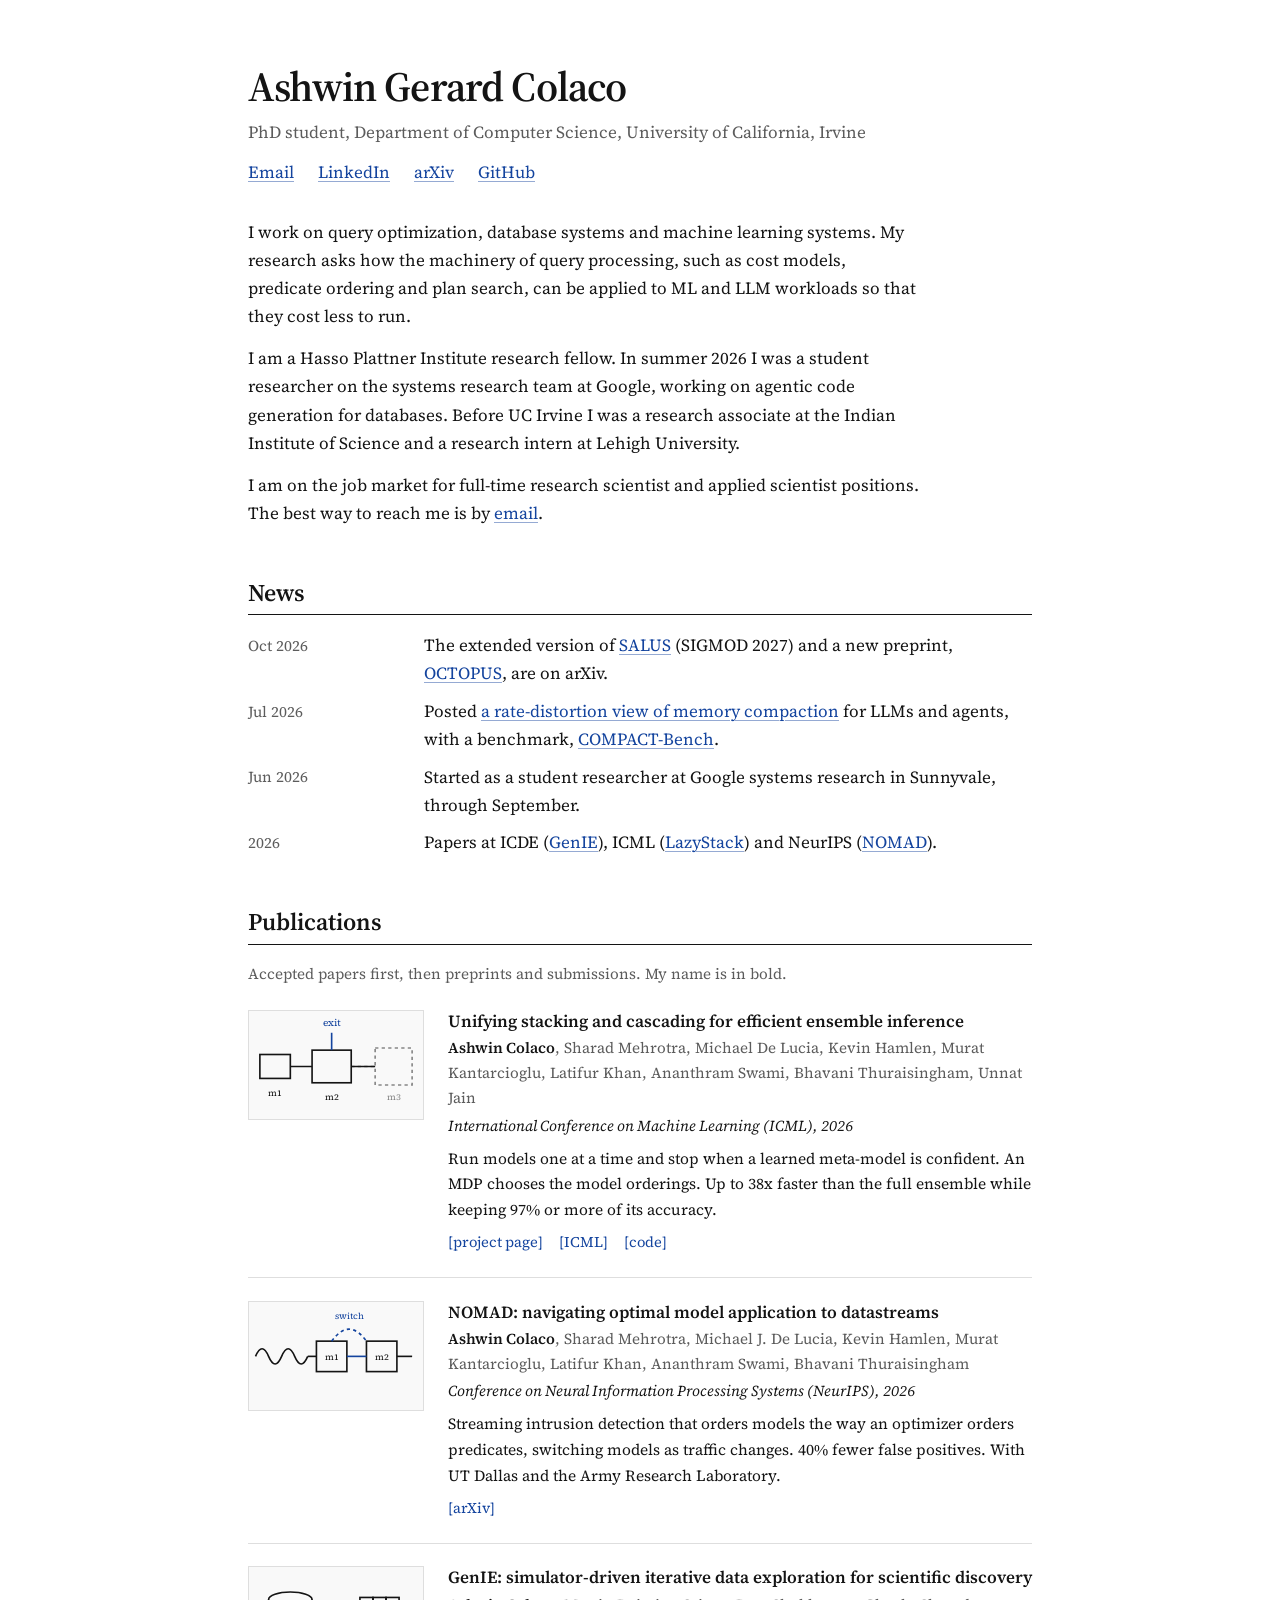
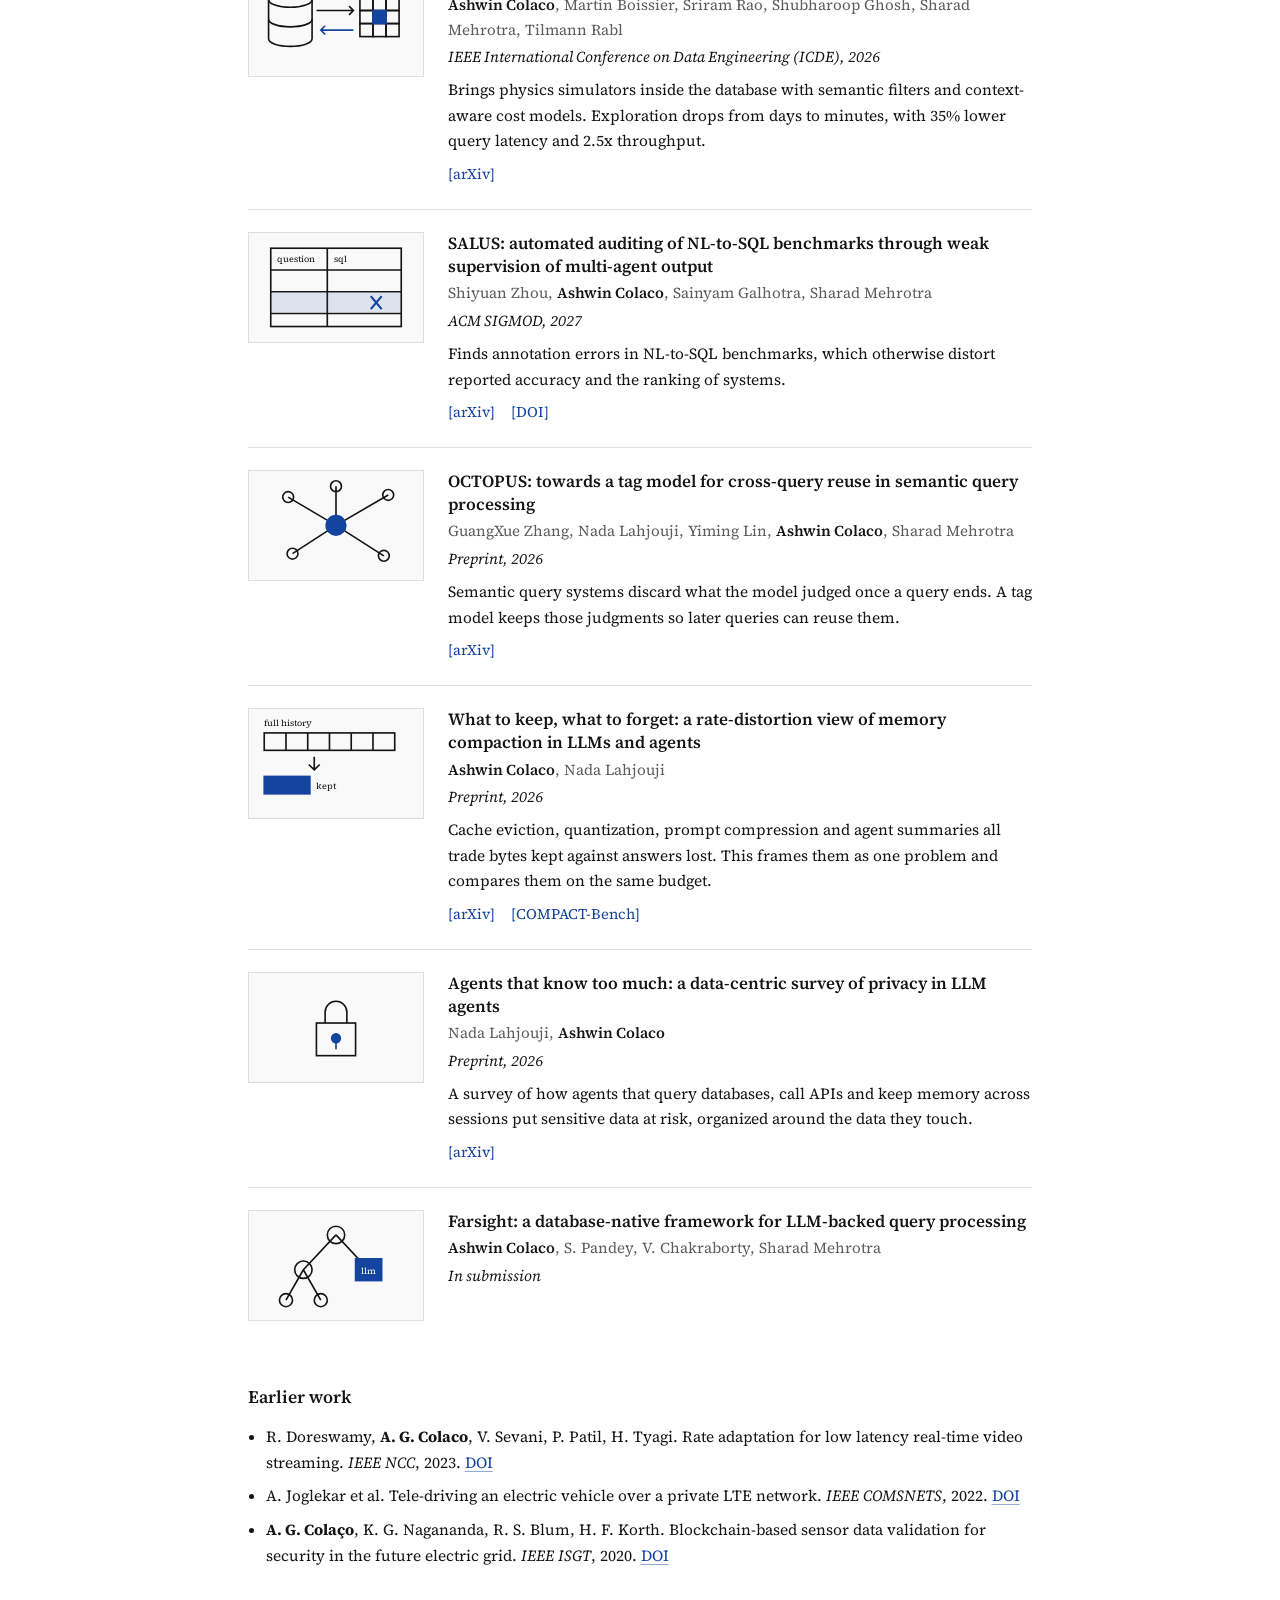
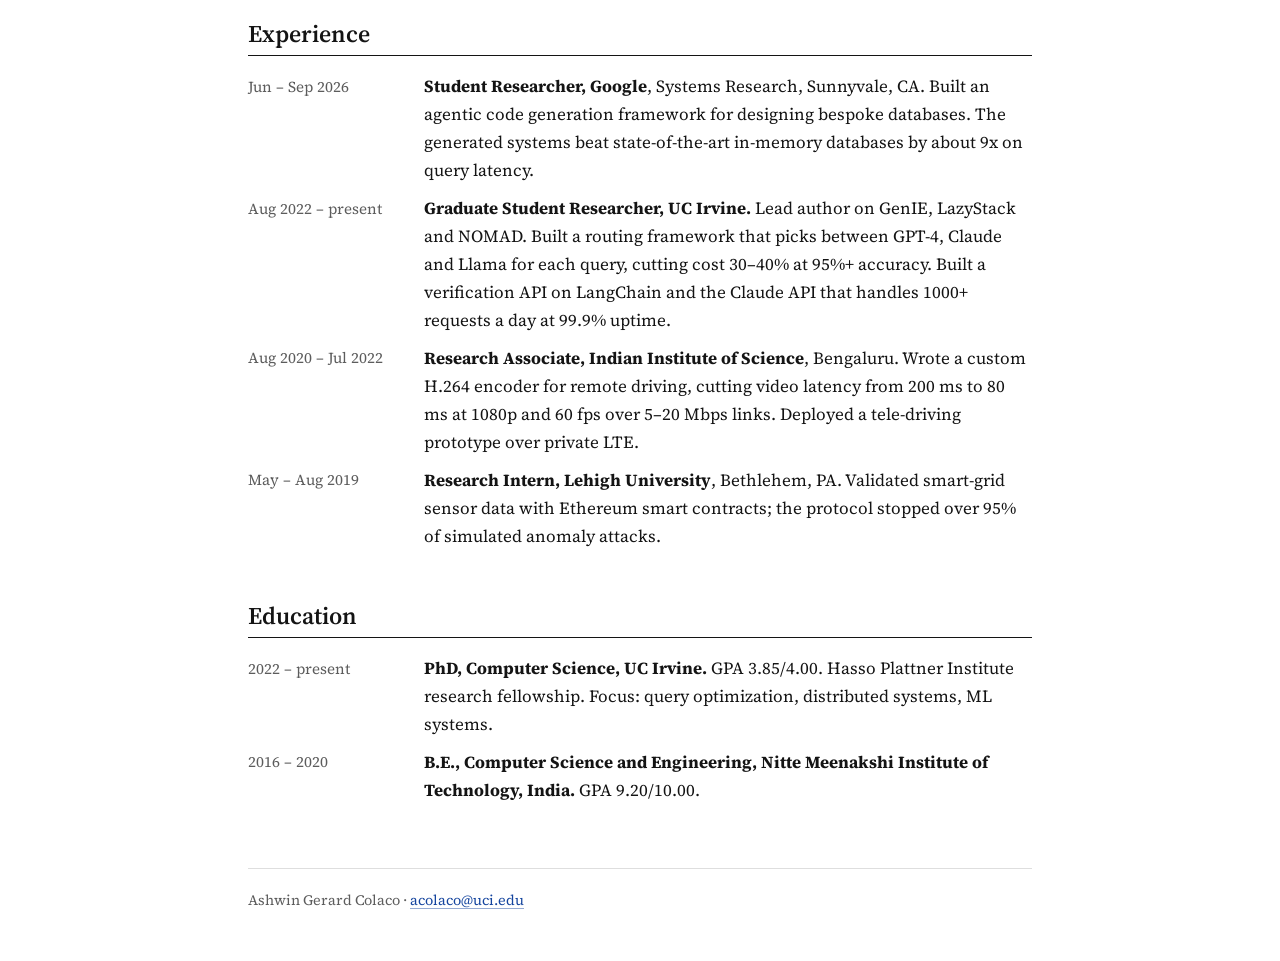
==== commit 96e773db: "Rebuild as an academic homepage with paper figures Co-Authored-By: Claude Sonnet 5.5 <noreply@anthro" ====
--- a/index.html
+++ b/index.html
@@ -6,254 +6,226 @@
 <title>Ashwin Gerard Colaco</title>
 <meta name="description" content="PhD student in computer science at UC Irvine working on query optimization, database systems and ML systems. Hasso Plattner Institute research fellow.">
 <meta property="og:title" content="Ashwin Gerard Colaco">
-<meta property="og:description" content="Making ML and LLM inference cheaper with the ideas behind query optimizers.">
+<meta property="og:description" content="PhD student at UC Irvine. Query optimization, database systems and ML systems.">
 <link rel="preconnect" href="https://fonts.googleapis.com">
 <link rel="preconnect" href="https://fonts.gstatic.com" crossorigin>
-<link href="https://fonts.googleapis.com/css2?family=IBM+Plex+Mono:wght@400;500&family=IBM+Plex+Sans:wght@400;500;600&display=swap" rel="stylesheet">
+<link href="https://fonts.googleapis.com/css2?family=Source+Serif+4:ital,opsz,wght@0,8..60,400;0,8..60,600;1,8..60,400&display=swap" rel="stylesheet">
 <link rel="stylesheet" href="style.css">
 <script type="application/ld+json">
 {"@context":"https://schema.org","@type":"Person","name":"Ashwin Gerard Colaco","jobTitle":"PhD student, Computer Science","affiliation":{"@type":"CollegeOrUniversity","name":"University of California, Irvine"},"email":"mailto:acolaco@uci.edu","sameAs":["https://www.linkedin.com/in/ashwin-gerard-colaco-4051b5267/","https://arxiv.org/search/?query=ashwin+colaco&searchtype=author"]}
 </script>
 </head>
 <body>
-<a class="skip" href="#content">Skip to content</a>
-
-<div class="layout">
-
-<aside class="side">
-  <div class="side-top">
-    <a class="name" href="#top" id="top">Ashwin<br>Gerard<br>Colaco</a>
-    <p class="role">PhD student, computer science<br>University of California, Irvine</p>
-    <nav class="index" aria-label="Sections">
-      <a href="#statement">Overview</a>
-      <a href="#map">Research map</a>
-      <a href="#publications">Publications</a>
-      <a href="#experience">Experience</a>
-      <a href="#education">Education</a>
-      <a href="#skills">Skills</a>
-      <a href="#contact">Contact</a>
-    </nav>
-  </div>
-  <div class="side-bottom">
-    <ul class="ext">
-      <li><a href="mailto:acolaco@uci.edu">acolaco@uci.edu</a></li>
-      <li><a href="https://www.linkedin.com/in/ashwin-gerard-colaco-4051b5267/" rel="noopener">LinkedIn</a></li>
-      <li><a href="https://arxiv.org/search/?query=ashwin+colaco&searchtype=author" rel="noopener">arXiv</a></li>
-      <li><a href="https://ashwincolaco.github.io/lazystack/">LazyStack project page</a></li>
-      <li><a href="https://ashwincolaco.github.io/compact-bench/">COMPACT-Bench</a></li>
-    </ul>
-  </div>
-</aside>
-
-<main id="content">
-
-<section id="statement" class="statement">
-  <h1>Making ML and LLM inference cheaper with the ideas behind query optimizers.</h1>
-  <div class="cols">
-    <p>My research starts from a simple observation: a cascade of models and a query plan are the same kind of object. Both are an ordering of operators with different costs and different selectivity, and both have a best order that can be found offline. I use cost models, predicate ordering and plan search to run ensembles, route LLM calls and process data streams for less.</p>
-    <p>I am a Hasso Plattner Institute research fellow. In summer 2026 I was a student researcher on the systems research team at Google, where I built an agentic code generation framework for databases. The systems it produced ran about 9x faster than state-of-the-art in-memory databases on query latency.</p>
-  </div>
-  <p class="seeking">I am looking for full-time research scientist and applied scientist roles.</p>
-</section>
-
-<section id="map" aria-labelledby="map-h">
-  <h2 id="map-h">Research map</h2>
-  <p class="note">Each mark is a paper, placed by year and area. Hover or focus one to find it in the list below.</p>
-  <div class="mapwrap">
-    <div class="map" id="mapgrid" role="group" aria-label="Papers by year and research area"></div>
-  </div>
-  <p class="legend"><span class="key lead"></span> first author <span class="key co"></span> co-author <span class="key pre"></span> preprint or submission</p>
-</section>
-
-<section id="publications" aria-labelledby="pub-h">
+<main>
+
+<header>
+  <h1>Ashwin Gerard Colaco</h1>
+  <p class="affil">PhD student, Department of Computer Science, University of California, Irvine</p>
+  <p class="links">
+    <a href="mailto:acolaco@uci.edu">Email</a>
+    <a href="https://www.linkedin.com/in/ashwin-gerard-colaco-4051b5267/" rel="noopener">LinkedIn</a>
+    <a href="https://arxiv.org/search/?query=ashwin+colaco&searchtype=author" rel="noopener">arXiv</a>
+    <a href="https://github.com/ashwincolaco" rel="noopener">GitHub</a>
+  </p>
+</header>
+
+<section class="about">
+  <p>I work on query optimization, database systems and machine learning systems. My research asks how the machinery of query processing, such as cost models, predicate ordering and plan search, can be applied to ML and LLM workloads so that they cost less to run.</p>
+  <p>I am a Hasso Plattner Institute research fellow. In summer 2026 I was a student researcher on the systems research team at Google, working on agentic code generation for databases. Before UC Irvine I was a research associate at the Indian Institute of Science and a research intern at Lehigh University.</p>
+  <p>I am on the job market for full-time research scientist and applied scientist positions. The best way to reach me is by <a href="mailto:acolaco@uci.edu">email</a>.</p>
+</section>
+
+<section aria-labelledby="news-h">
+  <h2 id="news-h">News</h2>
+  <dl class="news">
+    <dt>Oct 2026</dt><dd>The extended version of <a href="#p-salus">SALUS</a> (SIGMOD 2027) and a new preprint, <a href="#p-octopus">OCTOPUS</a>, are on arXiv.</dd>
+    <dt>Jul 2026</dt><dd>Posted <a href="#p-memory">a rate-distortion view of memory compaction</a> for LLMs and agents, with a benchmark, <a href="https://ashwincolaco.github.io/compact-bench/">COMPACT-Bench</a>.</dd>
+    <dt>Jun 2026</dt><dd>Started as a student researcher at Google systems research in Sunnyvale, through September.</dd>
+    <dt>2026</dt><dd>Papers at ICDE (<a href="#p-genie">GenIE</a>), ICML (<a href="#p-lazystack">LazyStack</a>) and NeurIPS (<a href="#p-nomad">NOMAD</a>).</dd>
+  </dl>
+</section>
+
+<section aria-labelledby="pub-h">
   <h2 id="pub-h">Publications</h2>
-
-  <h3>Accepted</h3>
+  <p class="key">Accepted papers first, then preprints and submissions. My name is in bold.</p>
+
   <ol class="pubs">
-    <li id="p-lazystack" data-id="lazystack">
-      <span class="venue">ICML 2026</span>
-      <div>
-        <p class="ptitle">Unifying stacking and cascading for efficient ensemble inference</p>
-        <p class="auth"><b>A. G. Colaco</b>, S. Mehrotra, M. De Lucia, K. Hamlen, M. Kantarcioglu, L. Khan, A. Swami, B. Thuraisingham, U. Jain</p>
-        <p class="result">LazyStack runs models one at a time and exits as soon as a learned meta-model is confident. An MDP picks the model orderings. Up to 38x faster than the full ensemble while keeping 97% or more of its accuracy.</p>
+
+    <li id="p-lazystack">
+      <div class="thumb" aria-hidden="true">
+        <svg viewBox="0 0 160 100"><g fill="none" stroke="currentColor" stroke-width="1.5">
+          <rect x="10" y="40" width="28" height="22"/><rect x="58" y="36" width="36" height="30"/>
+          <rect x="116" y="34" width="34" height="34" stroke-dasharray="3 3" opacity=".5"/>
+          <path d="M38 51h20M94 51h22" /><path d="M94 51h22" stroke-dasharray="3 3" opacity=".5"/>
+          <path d="M76 36V20" stroke="var(--accent)"/></g>
+          <text x="76" y="14" text-anchor="middle" font-size="9" fill="var(--accent)">exit</text>
+          <g font-size="8" fill="currentColor" text-anchor="middle"><text x="24" y="78">m1</text><text x="76" y="82">m2</text><text x="133" y="82" opacity=".5">m3</text></g></svg>
+      </div>
+      <div>
+        <p class="ptitle"><a href="https://ashwincolaco.github.io/lazystack/">Unifying stacking and cascading for efficient ensemble inference</a></p>
+        <p class="auth"><b>Ashwin Colaco</b>, Sharad Mehrotra, Michael De Lucia, Kevin Hamlen, Murat Kantarcioglu, Latifur Khan, Ananthram Swami, Bhavani Thuraisingham, Unnat Jain</p>
+        <p class="venue">International Conference on Machine Learning (ICML), 2026</p>
+        <p class="tldr">Run models one at a time and stop when a learned meta-model is confident. An MDP chooses the model orderings. Up to 38x faster than the full ensemble while keeping 97% or more of its accuracy.</p>
         <p class="plinks"><a href="https://ashwincolaco.github.io/lazystack/">project page</a><a href="https://icml.cc/virtual/2026/poster/63422" rel="noopener">ICML</a><a href="https://github.com/ucisharadlab/icml-lazystack" rel="noopener">code</a></p>
       </div>
     </li>
-    <li id="p-nomad" data-id="nomad">
-      <span class="venue">NeurIPS 2026</span>
+
+    <li id="p-nomad">
+      <div class="thumb" aria-hidden="true">
+        <svg viewBox="0 0 160 100"><g fill="none" stroke="currentColor" stroke-width="1.5">
+          <path d="M6 50q6-14 12 0t12 0t12 0t12 0"/><path d="M54 50h8"/>
+          <rect x="62" y="36" width="28" height="28"/><rect x="108" y="36" width="28" height="28"/>
+          <path d="M90 50h18" stroke="var(--accent)"/><path d="M136 50h14"/>
+          <path d="M76 36q16-22 32 0" stroke="var(--accent)" stroke-dasharray="3 3"/></g>
+          <g font-size="8" fill="currentColor" text-anchor="middle"><text x="76" y="53">m1</text><text x="122" y="53">m2</text></g>
+          <text x="92" y="16" text-anchor="middle" font-size="8" fill="var(--accent)">switch</text></svg>
+      </div>
       <div>
         <p class="ptitle">NOMAD: navigating optimal model application to datastreams</p>
-        <p class="auth"><b>A. G. Colaco</b>, S. Mehrotra, M. J. De Lucia, K. Hamlen, M. Kantarcioglu, L. Khan, A. Swami, B. Thuraisingham</p>
-        <p class="result">Streaming intrusion detection that orders models the way an optimizer orders predicates. 40% fewer false positives. Joint work with UT Dallas and the Army Research Laboratory.</p>
+        <p class="auth"><b>Ashwin Colaco</b>, Sharad Mehrotra, Michael J. De Lucia, Kevin Hamlen, Murat Kantarcioglu, Latifur Khan, Ananthram Swami, Bhavani Thuraisingham</p>
+        <p class="venue">Conference on Neural Information Processing Systems (NeurIPS), 2026</p>
+        <p class="tldr">Streaming intrusion detection that orders models the way an optimizer orders predicates, switching models as traffic changes. 40% fewer false positives. With UT Dallas and the Army Research Laboratory.</p>
         <p class="plinks"><a href="https://arxiv.org/abs/2511.00290" rel="noopener">arXiv</a></p>
       </div>
     </li>
-    <li id="p-genie" data-id="genie">
-      <span class="venue">ICDE 2026</span>
-      <div>
-        <p class="ptitle">GenIE: simulator-driven iterative data exploration for scientific discovery</p>
-        <p class="auth"><b>A. G. Colaco</b>, M. Boissier, S. Rao, S. Ghosh, S. Mehrotra, T. Rabl</p>
-        <p class="result">Brings physics simulators inside the database. Exploration drops from days to minutes, with 35% lower query latency and 2.5x throughput.</p>
+
+    <li id="p-genie">
+      <div class="thumb" aria-hidden="true">
+        <svg viewBox="0 0 160 100"><g fill="none" stroke="currentColor" stroke-width="1.5">
+          <ellipse cx="38" cy="30" rx="20" ry="7"/><path d="M18 30v36c0 4 9 7 20 7s20-3 20-7V30"/><path d="M18 48c0 4 9 7 20 7s20-3 20-7"/>
+          <rect x="102" y="28" width="12" height="12"/><rect x="114" y="28" width="12" height="12"/><rect x="126" y="28" width="12" height="12"/>
+          <rect x="102" y="40" width="12" height="12"/><rect x="126" y="40" width="12" height="12"/>
+          <rect x="102" y="52" width="12" height="12"/><rect x="114" y="52" width="12" height="12"/><rect x="126" y="52" width="12" height="12"/>
+          <rect x="114" y="40" width="12" height="12" fill="var(--accent)" stroke="var(--accent)"/>
+          <path d="M62 40h34M92 36l4 4-4 4"/><path d="M96 58H66M70 54l-4 4 4 4" stroke="var(--accent)"/></g></svg>
+      </div>
+      <div>
+        <p class="ptitle"><a href="https://arxiv.org/abs/2511.12057" rel="noopener">GenIE: simulator-driven iterative data exploration for scientific discovery</a></p>
+        <p class="auth"><b>Ashwin Colaco</b>, Martin Boissier, Sriram Rao, Shubharoop Ghosh, Sharad Mehrotra, Tilmann Rabl</p>
+        <p class="venue">IEEE International Conference on Data Engineering (ICDE), 2026</p>
+        <p class="tldr">Brings physics simulators inside the database with semantic filters and context-aware cost models. Exploration drops from days to minutes, with 35% lower query latency and 2.5x throughput.</p>
         <p class="plinks"><a href="https://arxiv.org/abs/2511.12057" rel="noopener">arXiv</a></p>
       </div>
     </li>
-    <li id="p-salus" data-id="salus">
-      <span class="venue">SIGMOD 2027</span>
-      <div>
-        <p class="ptitle">SALUS: automated auditing of NL-to-SQL benchmarks through weak supervision of multi-agent output</p>
-        <p class="auth">S. Zhou, <b>A. G. Colaco</b>, S. Galhotra, S. Mehrotra</p>
-        <p class="result">Finds annotation errors in NL-to-SQL benchmarks that distort reported accuracy.</p>
+
+    <li id="p-salus">
+      <div class="thumb" aria-hidden="true">
+        <svg viewBox="0 0 160 100"><g fill="none" stroke="currentColor" stroke-width="1.5">
+          <rect x="20" y="14" width="120" height="72"/><path d="M20 34h120M20 54h120M20 74h120M72 14v72"/>
+          <path d="M112 58l10 12M122 58l-10 12" stroke="var(--accent)" stroke-width="2"/></g>
+          <g font-size="8" fill="currentColor"><text x="26" y="27">question</text><text x="78" y="27">sql</text></g>
+          <rect x="21" y="55" width="118" height="18" fill="var(--accent)" opacity=".12"/></svg>
+      </div>
+      <div>
+        <p class="ptitle"><a href="https://arxiv.org/abs/2610.05540" rel="noopener">SALUS: automated auditing of NL-to-SQL benchmarks through weak supervision of multi-agent output</a></p>
+        <p class="auth">Shiyuan Zhou, <b>Ashwin Colaco</b>, Sainyam Galhotra, Sharad Mehrotra</p>
+        <p class="venue">ACM SIGMOD, 2027</p>
+        <p class="tldr">Finds annotation errors in NL-to-SQL benchmarks, which otherwise distort reported accuracy and the ranking of systems.</p>
         <p class="plinks"><a href="https://arxiv.org/abs/2610.05540" rel="noopener">arXiv</a><a href="https://doi.org/10.1145/3856369" rel="noopener">DOI</a></p>
       </div>
     </li>
+
+    <li id="p-octopus">
+      <div class="thumb" aria-hidden="true">
+        <svg viewBox="0 0 160 100"><g fill="none" stroke="currentColor" stroke-width="1.5">
+          <path d="M80 50L36 24M80 50L40 76M80 50L128 22M80 50L124 78M80 50L80 14"/>
+          <circle cx="36" cy="24" r="5"/><circle cx="40" cy="76" r="5"/><circle cx="128" cy="22" r="5"/><circle cx="124" cy="78" r="5"/><circle cx="80" cy="14" r="5"/>
+          <circle cx="80" cy="50" r="9" fill="var(--accent)" stroke="var(--accent)"/></g></svg>
+      </div>
+      <div>
+        <p class="ptitle"><a href="https://arxiv.org/abs/2610.32586" rel="noopener">OCTOPUS: towards a tag model for cross-query reuse in semantic query processing</a></p>
+        <p class="auth">GuangXue Zhang, Nada Lahjouji, Yiming Lin, <b>Ashwin Colaco</b>, Sharad Mehrotra</p>
+        <p class="venue">Preprint, 2026</p>
+        <p class="tldr">Semantic query systems discard what the model judged once a query ends. A tag model keeps those judgments so later queries can reuse them.</p>
+        <p class="plinks"><a href="https://arxiv.org/abs/2610.32586" rel="noopener">arXiv</a></p>
+      </div>
+    </li>
+
+    <li id="p-memory">
+      <div class="thumb" aria-hidden="true">
+        <svg viewBox="0 0 160 100"><g fill="none" stroke="currentColor" stroke-width="1.5">
+          <rect x="14" y="22" width="120" height="16"/><path d="M34 22v16M54 22v16M74 22v16M94 22v16M114 22v16"/>
+          <path d="M60 44v12M55 51l5 5 5-5"/>
+          <rect x="14" y="62" width="42" height="16" fill="var(--accent)" stroke="var(--accent)"/></g>
+          <g font-size="8" fill="currentColor"><text x="14" y="16">full history</text><text x="62" y="74">kept</text></g></svg>
+      </div>
+      <div>
+        <p class="ptitle"><a href="https://arxiv.org/abs/2607.08032" rel="noopener">What to keep, what to forget: a rate-distortion view of memory compaction in LLMs and agents</a></p>
+        <p class="auth"><b>Ashwin Colaco</b>, Nada Lahjouji</p>
+        <p class="venue">Preprint, 2026</p>
+        <p class="tldr">Cache eviction, quantization, prompt compression and agent summaries all trade bytes kept against answers lost. This frames them as one problem and compares them on the same budget.</p>
+        <p class="plinks"><a href="https://arxiv.org/abs/2607.08032" rel="noopener">arXiv</a><a href="https://ashwincolaco.github.io/compact-bench/">COMPACT-Bench</a></p>
+      </div>
+    </li>
+
+    <li id="p-privacy">
+      <div class="thumb" aria-hidden="true">
+        <svg viewBox="0 0 160 100"><g fill="none" stroke="currentColor" stroke-width="1.5">
+          <rect x="62" y="46" width="36" height="30"/><path d="M70 46V36a10 10 0 0 1 20 0v10"/>
+          <circle cx="80" cy="60" r="4" fill="var(--accent)" stroke="var(--accent)"/><path d="M80 64v6" stroke="var(--accent)"/></g></svg>
+      </div>
+      <div>
+        <p class="ptitle"><a href="https://arxiv.org/abs/2606.26627" rel="noopener">Agents that know too much: a data-centric survey of privacy in LLM agents</a></p>
+        <p class="auth">Nada Lahjouji, <b>Ashwin Colaco</b></p>
+        <p class="venue">Preprint, 2026</p>
+        <p class="tldr">A survey of how agents that query databases, call APIs and keep memory across sessions put sensitive data at risk, organized around the data they touch.</p>
+        <p class="plinks"><a href="https://arxiv.org/abs/2606.26627" rel="noopener">arXiv</a></p>
+      </div>
+    </li>
+
+    <li id="p-farsight">
+      <div class="thumb" aria-hidden="true">
+        <svg viewBox="0 0 160 100"><g fill="none" stroke="currentColor" stroke-width="1.5">
+          <path d="M80 22L50 54M80 22L110 54M50 54L34 82M50 54L66 82"/>
+          <circle cx="80" cy="22" r="8"/><circle cx="50" cy="54" r="8"/><circle cx="34" cy="82" r="6"/><circle cx="66" cy="82" r="6"/>
+          <rect x="98" y="44" width="24" height="20" fill="var(--accent)" stroke="var(--accent)"/></g>
+          <text x="110" y="58" text-anchor="middle" font-size="8" fill="var(--paper)">llm</text></svg>
+      </div>
+      <div>
+        <p class="ptitle">Farsight: a database-native framework for LLM-backed query processing</p>
+        <p class="auth"><b>Ashwin Colaco</b>, S. Pandey, V. Chakraborty, Sharad Mehrotra</p>
+        <p class="venue">In submission</p>
+      </div>
+    </li>
+
   </ol>
 
-  <h3>Preprints and submissions</h3>
-  <ol class="pubs">
-    <li id="p-octopus" data-id="octopus">
-      <span class="venue">arXiv 2026</span>
-      <div>
-        <p class="ptitle">OCTOPUS: towards a tag model for cross-query reuse in semantic query processing</p>
-        <p class="auth">G. Zhang, N. Lahjouji, Y. Lin, <b>A. G. Colaco</b>, S. Mehrotra</p>
-        <p class="plinks"><a href="https://arxiv.org/abs/2610.32586" rel="noopener">arXiv</a></p>
-      </div>
-    </li>
-    <li id="p-memory" data-id="memory">
-      <span class="venue">arXiv 2026</span>
-      <div>
-        <p class="ptitle">What to keep, what to forget: a rate-distortion view of memory compaction in LLMs and agents</p>
-        <p class="auth"><b>A. G. Colaco</b>, N. Lahjouji</p>
-        <p class="plinks"><a href="https://arxiv.org/abs/2607.08032" rel="noopener">arXiv</a><a href="https://ashwincolaco.github.io/compact-bench/">COMPACT-Bench</a></p>
-      </div>
-    </li>
-    <li id="p-privacy" data-id="privacy">
-      <span class="venue">arXiv 2026</span>
-      <div>
-        <p class="ptitle">Agents that know too much: a data-centric survey of privacy in LLM agents</p>
-        <p class="auth">N. Lahjouji, <b>A. G. Colaco</b></p>
-        <p class="plinks"><a href="https://arxiv.org/abs/2606.26627" rel="noopener">arXiv</a></p>
-      </div>
-    </li>
-    <li id="p-farsight" data-id="farsight">
-      <span class="venue">In submission</span>
-      <div>
-        <p class="ptitle">Farsight: a database-native framework for LLM-backed query processing</p>
-        <p class="auth"><b>A. G. Colaco</b>, S. Pandey, V. Chakraborty, S. Mehrotra</p>
-      </div>
-    </li>
-  </ol>
-
-  <h3>Earlier</h3>
-  <ol class="pubs">
-    <li id="p-ncc" data-id="ncc">
-      <span class="venue">IEEE NCC 2023</span>
-      <div>
-        <p class="ptitle">Rate adaptation for low latency real-time video streaming</p>
-        <p class="auth">R. Doreswamy, <b>A. G. Colaco</b>, V. Sevani, P. Patil, H. Tyagi</p>
-        <p class="plinks"><a href="https://doi.org/10.1109/NCC56989.2023.10067883" rel="noopener">DOI</a></p>
-      </div>
-    </li>
-    <li id="p-comsnets" data-id="comsnets">
-      <span class="venue">IEEE COMSNETS 2022</span>
-      <div>
-        <p class="ptitle">Tele-driving an electric vehicle over a private LTE network</p>
-        <p class="auth">A. Joglekar et al.</p>
-        <p class="plinks"><a href="https://doi.org/10.1109/COMSNETS53615.2022.9668498" rel="noopener">DOI</a></p>
-      </div>
-    </li>
-    <li id="p-isgt" data-id="isgt">
-      <span class="venue">IEEE ISGT 2020</span>
-      <div>
-        <p class="ptitle">Blockchain-based sensor data validation for security in the future electric grid</p>
-        <p class="auth"><b>A. G. Cola&ccedil;o</b>, K. G. Nagananda, R. S. Blum, H. F. Korth</p>
-        <p class="plinks"><a href="https://doi.org/10.1109/ISGT45199.2020.9087676" rel="noopener">DOI</a></p>
-      </div>
-    </li>
-  </ol>
-</section>
-
-<section id="experience" aria-labelledby="exp-h">
+  <h3>Earlier work</h3>
+  <ul class="older">
+    <li>R. Doreswamy, <b>A. G. Colaco</b>, V. Sevani, P. Patil, H. Tyagi. Rate adaptation for low latency real-time video streaming. <i>IEEE NCC</i>, 2023. <a href="https://doi.org/10.1109/NCC56989.2023.10067883" rel="noopener">DOI</a></li>
+    <li>A. Joglekar et al. Tele-driving an electric vehicle over a private LTE network. <i>IEEE COMSNETS</i>, 2022. <a href="https://doi.org/10.1109/COMSNETS53615.2022.9668498" rel="noopener">DOI</a></li>
+    <li><b>A. G. Cola&ccedil;o</b>, K. G. Nagananda, R. S. Blum, H. F. Korth. Blockchain-based sensor data validation for security in the future electric grid. <i>IEEE ISGT</i>, 2020. <a href="https://doi.org/10.1109/ISGT45199.2020.9087676" rel="noopener">DOI</a></li>
+  </ul>
+</section>
+
+<section aria-labelledby="exp-h">
   <h2 id="exp-h">Experience</h2>
-  <div class="rows">
-    <div class="row">
-      <span class="when">Jun &ndash; Sep 2026</span>
-      <div>
-        <p class="rtitle">Student Researcher, Google</p>
-        <p class="where">Systems Research, Sunnyvale, CA</p>
-        <p>Built an agentic code generation framework for designing bespoke databases. The generated systems beat state-of-the-art in-memory databases by about 9x on query latency.</p>
-      </div>
-    </div>
-    <div class="row">
-      <span class="when">Aug 2022 &ndash; present</span>
-      <div>
-        <p class="rtitle">Graduate Student Researcher, UC Irvine</p>
-        <p class="where">Irvine, CA</p>
-        <p>Lead author on GenIE, LazyStack and NOMAD. Built a routing framework that picks between GPT-4, Claude and Llama for each query, cutting cost 30&ndash;40% at 95%+ accuracy. Built a verification API on LangChain and the Claude API that handles 1000+ requests a day at 99.9% uptime.</p>
-      </div>
-    </div>
-    <div class="row">
-      <span class="when">Aug 2020 &ndash; Jul 2022</span>
-      <div>
-        <p class="rtitle">Research Associate, Indian Institute of Science</p>
-        <p class="where">Bengaluru, India</p>
-        <p>Wrote a custom H.264 encoder for remote driving. Video latency fell from 200 ms to 80 ms at 1080p and 60 fps over 5&ndash;20 Mbps links. Deployed a tele-driving prototype over private LTE.</p>
-      </div>
-    </div>
-    <div class="row">
-      <span class="when">May &ndash; Aug 2019</span>
-      <div>
-        <p class="rtitle">Research Intern, Lehigh University</p>
-        <p class="where">Bethlehem, PA</p>
-        <p>Validated smart-grid sensor data with Ethereum smart contracts. The protocol stopped over 95% of simulated anomaly attacks.</p>
-      </div>
-    </div>
-  </div>
-</section>
-
-<section id="education" aria-labelledby="edu-h">
+  <dl class="news">
+    <dt>Jun &ndash; Sep 2026</dt>
+    <dd><b>Student Researcher, Google</b>, Systems Research, Sunnyvale, CA. Built an agentic code generation framework for designing bespoke databases. The generated systems beat state-of-the-art in-memory databases by about 9x on query latency.</dd>
+    <dt>Aug 2022 &ndash; present</dt>
+    <dd><b>Graduate Student Researcher, UC Irvine.</b> Lead author on GenIE, LazyStack and NOMAD. Built a routing framework that picks between GPT-4, Claude and Llama for each query, cutting cost 30&ndash;40% at 95%+ accuracy. Built a verification API on LangChain and the Claude API that handles 1000+ requests a day at 99.9% uptime.</dd>
+    <dt>Aug 2020 &ndash; Jul 2022</dt>
+    <dd><b>Research Associate, Indian Institute of Science</b>, Bengaluru. Wrote a custom H.264 encoder for remote driving, cutting video latency from 200 ms to 80 ms at 1080p and 60 fps over 5&ndash;20 Mbps links. Deployed a tele-driving prototype over private LTE.</dd>
+    <dt>May &ndash; Aug 2019</dt>
+    <dd><b>Research Intern, Lehigh University</b>, Bethlehem, PA. Validated smart-grid sensor data with Ethereum smart contracts; the protocol stopped over 95% of simulated anomaly attacks.</dd>
+  </dl>
+</section>
+
+<section aria-labelledby="edu-h">
   <h2 id="edu-h">Education</h2>
-  <div class="rows">
-    <div class="row">
-      <span class="when">2022 &ndash; present</span>
-      <div>
-        <p class="rtitle">PhD, computer science, UC Irvine</p>
-        <p>GPA 3.85/4.00. Hasso Plattner Institute research fellowship. Focus: query optimization, distributed systems, ML systems.</p>
-      </div>
-    </div>
-    <div class="row">
-      <span class="when">2016 &ndash; 2020</span>
-      <div>
-        <p class="rtitle">B.E., computer science and engineering</p>
-        <p class="where">Nitte Meenakshi Institute of Technology, India</p>
-        <p>GPA 9.20/10.00.</p>
-      </div>
-    </div>
-  </div>
-</section>
-
-<section id="skills" aria-labelledby="skills-h">
-  <h2 id="skills-h">Skills</h2>
-  <dl class="skills">
-    <dt>Languages</dt><dd>Python, C/C++, Java, SQL, JavaScript</dd>
-    <dt>ML and LLMs</dt><dd>PyTorch, TensorFlow, LangChain, fine-tuning, LLM routing, inference optimization, NL2SQL, RAG</dd>
-    <dt>Data systems</dt><dd>Query optimization, cost modeling, execution planning, distributed databases, indexing, PostgreSQL, MySQL, MongoDB, Redis, Spark</dd>
-    <dt>Infrastructure</dt><dd>AWS (EC2, S3, Lambda), Google internal infrastructure, Docker, CI/CD, gRPC, Prometheus, Grafana</dd>
+  <dl class="news">
+    <dt>2022 &ndash; present</dt>
+    <dd><b>PhD, Computer Science, UC Irvine.</b> GPA 3.85/4.00. Hasso Plattner Institute research fellowship. Focus: query optimization, distributed systems, ML systems.</dd>
+    <dt>2016 &ndash; 2020</dt>
+    <dd><b>B.E., Computer Science and Engineering, Nitte Meenakshi Institute of Technology, India.</b> GPA 9.20/10.00.</dd>
   </dl>
 </section>
 
-<section id="contact" aria-labelledby="contact-h">
-  <h2 id="contact-h">Contact</h2>
-  <p class="mail"><a href="mailto:acolaco@uci.edu">acolaco@uci.edu</a></p>
-  <p>If you work on databases, inference efficiency or LLM agents and are hiring research or applied scientists, I would like to talk.</p>
-</section>
-
 <footer>
-  <p>Ashwin Gerard Colaco</p>
+  <p>Ashwin Gerard Colaco &middot; <a href="mailto:acolaco@uci.edu">acolaco@uci.edu</a></p>
 </footer>
 
 </main>
-</div>
-
-<script src="script.js"></script>
 </body>
 </html>
--- a/style.css
+++ b/style.css
@@ -1,158 +1,83 @@
 :root {
   --paper: #ffffff;
-  --ink: #0b0b0c;
-  --muted: #595959;
-  --rule: #0b0b0c;
-  --hair: #d9d9d9;
-  --accent: #0033ff;
-  --hl: #eef1ff;
-  --sans: "IBM Plex Sans", system-ui, -apple-system, "Segoe UI", Helvetica, Arial, sans-serif;
-  --mono: "IBM Plex Mono", ui-monospace, SFMono-Regular, Menlo, Consolas, monospace;
+  --ink: #141414;
+  --muted: #5c5c5c;
+  --hair: #dedede;
+  --accent: #14449e;
+  --serif: "Source Serif 4", "Source Serif Pro", Charter, "Iowan Old Style", Georgia, serif;
 }
 @media (prefers-color-scheme: dark) {
   :root {
-    --paper: #0b0b0c;
-    --ink: #f1f1f1;
-    --muted: #a0a0a0;
-    --rule: #f1f1f1;
-    --hair: #2a2a2c;
-    --accent: #6f8bff;
-    --hl: #141a33;
+    --paper: #121212;
+    --ink: #ebebeb;
+    --muted: #a3a3a3;
+    --hair: #2d2d2d;
+    --accent: #8fb0ff;
   }
 }
 
 * { box-sizing: border-box; }
-html { scroll-behavior: smooth; scroll-padding-top: 1.5rem; }
+html { -webkit-text-size-adjust: 100%; }
 body {
-  margin: 0;
-  background: var(--paper);
-  color: var(--ink);
-  font: 400 16px/1.6 var(--sans);
-  -webkit-font-smoothing: antialiased;
+  margin: 0; background: var(--paper); color: var(--ink);
+  font: 400 1.0625rem/1.65 var(--serif); font-optical-sizing: auto;
+  text-rendering: optimizeLegibility; -webkit-font-smoothing: antialiased;
 }
-::selection { background: var(--accent); color: #fff; }
-a { color: inherit; text-decoration-color: var(--accent); text-decoration-thickness: 1px; text-underline-offset: .2em; }
-a:hover { color: var(--accent); }
-a:focus-visible { outline: 2px solid var(--accent); outline-offset: 3px; }
-p { margin: 0 0 .75rem; }
-.skip { position: absolute; left: -999px; top: 0; background: var(--ink); color: var(--paper); padding: .5rem .75rem; z-index: 10; }
-.skip:focus { left: .5rem; top: .5rem; }
+main { max-width: 52rem; margin: 0 auto; padding: 4rem 1.5rem 3rem; }
+a { color: var(--accent); text-decoration-thickness: 1px; text-underline-offset: .18em; text-decoration-color: color-mix(in srgb, var(--accent) 45%, transparent); }
+a:hover { text-decoration-color: var(--accent); }
+a:focus-visible { outline: 2px solid var(--accent); outline-offset: 2px; }
+::selection { background: var(--accent); color: var(--paper); }
+p { margin: 0 0 .9rem; }
 
-/* two-column frame */
-.layout { display: grid; grid-template-columns: 19rem minmax(0, 1fr); min-height: 100vh; }
-.side {
-  position: sticky; top: 0; height: 100vh;
-  display: flex; flex-direction: column; justify-content: space-between;
-  padding: 2.5rem 2rem; border-right: 1px solid var(--rule);
-}
-.name {
-  display: block; text-decoration: none;
-  font-size: 2.75rem; line-height: 1; font-weight: 600; letter-spacing: -.035em;
-}
-.name:hover { color: var(--ink); }
-.role { margin: 1.25rem 0 2rem; color: var(--muted); font-size: .95rem; line-height: 1.45; }
-.index { display: flex; flex-direction: column; gap: .15rem; font-family: var(--mono); font-size: .8rem; }
-.index a { text-decoration: none; padding: .15rem 0 .15rem .75rem; border-left: 2px solid transparent; color: var(--muted); }
-.index a:hover { color: var(--ink); }
-.index a.on { color: var(--ink); border-left-color: var(--accent); }
-.ext { list-style: none; margin: 0; padding: 0; font-size: .9rem; line-height: 1.9; }
+header { margin-bottom: 2rem; }
+h1 { font-size: 2.6rem; line-height: 1.1; font-weight: 600; letter-spacing: -.02em; margin: 0 0 .5rem; }
+.affil { color: var(--muted); margin: 0 0 .75rem; }
+.links { display: flex; flex-wrap: wrap; gap: .25rem 1.5rem; margin: 0; }
 
-/* content column */
-main { padding: 2.5rem clamp(1.25rem, 5vw, 4.5rem) 0; max-width: 60rem; }
-section { padding: 0 0 3.5rem; }
-section + section { padding-top: 2.5rem; border-top: 1px solid var(--rule); }
-h2 { font: 500 .8rem/1 var(--mono); margin: 0 0 1.75rem; }
-h3 { font: 600 1rem/1.3 var(--sans); margin: 2.25rem 0 .75rem; }
+.about { max-width: 42rem; }
 
-.statement h1 {
-  font-size: clamp(2rem, 4.6vw, 3.6rem); line-height: 1.07; letter-spacing: -.03em; font-weight: 500;
-  margin: 0 0 2.5rem; max-width: 22ch;
-}
-.cols { display: grid; grid-template-columns: 1fr 1fr; gap: 0 2.5rem; max-width: 50rem; }
-.cols p { color: var(--ink); }
-.seeking { font-family: var(--mono); font-size: .85rem; margin-top: .75rem; }
+h2 { font-size: 1.5rem; font-weight: 600; line-height: 1.2; margin: 3.25rem 0 1rem; padding-bottom: .4rem; border-bottom: 1px solid var(--ink); }
+h3 { font-size: 1.1rem; font-weight: 600; margin: 2.5rem 0 .75rem; }
+.key { color: var(--muted); font-size: .95rem; }
 
-/* research map */
-.note { color: var(--muted); max-width: 40rem; }
-.mapwrap { overflow-x: auto; margin: 1.25rem 0 .75rem; padding-bottom: .5rem; }
-.map {
-  display: grid; min-width: 38rem;
-  grid-template-columns: 9rem repeat(3, minmax(4.5rem, 1fr)) minmax(15rem, 3.5fr) minmax(5.5rem, 1fr);
-  border-top: 1px solid var(--hair);
-}
-.map > div { border-bottom: 1px solid var(--hair); padding: .6rem .4rem; min-height: 4.2rem; }
-.map .axis { font: 400 .72rem/1.2 var(--mono); color: var(--muted); min-height: 0; padding: .5rem .4rem; border-bottom: 1px solid var(--rule); }
-.map .rowlabel { font-size: .85rem; line-height: 1.3; padding-left: 0; }
-.map .cell { display: flex; flex-wrap: wrap; align-content: flex-start; gap: .35rem 1rem; }
-.mark {
-  display: inline-flex; align-items: center; gap: .4rem;
-  font: 400 .78rem/1.2 var(--mono); text-decoration: none; padding: .15rem .25rem; margin: -.15rem -.25rem;
-  transition: background .12s;
-}
-.mark i { width: .7rem; height: .7rem; flex: none; border: 1.5px solid var(--accent); background: var(--accent); }
-.mark.co i { background: transparent; }
-.mark.pre i { background: transparent; border-style: dashed; }
-.mark.lead.pre i { background: transparent; }
-.mark .yr { display: none; color: var(--muted); }
-.mark:hover, .mark:focus-visible, .mark.hot { background: var(--hl); color: var(--ink); }
-.legend { font: 400 .75rem/1 var(--mono); color: var(--muted); display: flex; flex-wrap: wrap; align-items: center; gap: .5rem .5rem; }
-.key { display: inline-block; width: .7rem; height: .7rem; border: 1.5px solid var(--accent); margin-left: 1rem; }
-.key:first-child { margin-left: 0; }
-.key.lead { background: var(--accent); }
-.key.pre { border-style: dashed; }
+/* dated lists */
+.news { display: grid; grid-template-columns: 9.5rem 1fr; gap: .6rem 1.5rem; margin: 0; }
+.news dt { color: var(--muted); font-size: .95rem; padding-top: .1rem; }
+.news dd { margin: 0; }
 
 /* publications */
-.pubs { list-style: none; margin: 0; padding: 0; }
-.pubs li {
-  display: grid; grid-template-columns: 9rem 1fr; gap: 1.5rem;
-  padding: 1rem .75rem; margin: 0 -.75rem; border-top: 1px solid var(--hair);
-  transition: background .12s;
+.pubs { list-style: none; margin: 1.25rem 0 0; padding: 0; }
+.pubs > li { display: grid; grid-template-columns: 11rem 1fr; gap: 1.5rem; padding: 1.4rem 0; border-top: 1px solid var(--hair); }
+.pubs > li:first-child { border-top: 0; padding-top: .25rem; }
+.thumb { color: var(--ink); align-self: start; border: 1px solid var(--hair); background: color-mix(in srgb, var(--ink) 2.5%, var(--paper)); }
+.thumb svg { display: block; width: 100%; height: auto; font-family: var(--serif); }
+.pubs li:target .thumb { border-color: var(--accent); }
+.ptitle { font-weight: 600; margin: 0 0 .15rem; line-height: 1.35; }
+.ptitle a { color: var(--ink); text-decoration: none; }
+.ptitle a:hover { color: var(--accent); }
+.auth { font-size: .95rem; color: var(--muted); margin: 0 0 .15rem; }
+.auth b { color: var(--ink); font-weight: 600; }
+.venue { font-style: italic; margin: 0 0 .5rem; font-size: .95rem; }
+.tldr { font-size: .97rem; margin-bottom: .5rem; }
+.plinks { display: flex; flex-wrap: wrap; gap: .1rem 1rem; margin: 0; font-size: .92rem; }
+.plinks a::before { content: "["; }
+.plinks a::after { content: "]"; }
+.plinks a { text-decoration: none; }
+.plinks a:hover { text-decoration: underline; }
+
+.older { margin: 0; padding-left: 1.1rem; }
+.older li { margin-bottom: .5rem; font-size: .97rem; }
+
+footer { margin-top: 4rem; padding-top: 1.25rem; border-top: 1px solid var(--hair); color: var(--muted); font-size: .9rem; }
+footer p { margin: 0; }
+
+@media (max-width: 680px) {
+  main { padding-top: 2.5rem; }
+  h1 { font-size: 2.1rem; }
+  .news { grid-template-columns: 1fr; gap: 0; }
+  .news dt { margin-top: .9rem; }
+  .pubs > li { grid-template-columns: 1fr; gap: .9rem; }
+  .thumb { max-width: 14rem; }
 }
-.pubs li:first-child { border-top: 0; }
-.pubs li.hot { background: var(--hl); }
-.venue { font: 500 .8rem/1.6 var(--mono); }
-.ptitle { font-weight: 600; margin-bottom: .25rem; }
-.auth { color: var(--muted); font-size: .9rem; margin-bottom: .5rem; }
-.auth b { color: var(--ink); font-weight: 600; }
-.result { font-size: .95rem; max-width: 40rem; }
-.plinks { font: 400 .8rem/1.4 var(--mono); display: flex; flex-wrap: wrap; gap: .25rem 1.25rem; margin: 0; }
-
-/* rows (experience, education) */
-.row { display: grid; grid-template-columns: 9.5rem 1fr; gap: 1.5rem; padding: 1rem 0; border-top: 1px solid var(--hair); }
-.row:first-child { border-top: 0; padding-top: 0; }
-.when { font: 400 .8rem/1.7 var(--mono); color: var(--muted); }
-.rtitle { font-weight: 600; margin-bottom: .1rem; }
-.where { color: var(--muted); font-size: .9rem; margin-bottom: .4rem; }
-.row p:last-child { max-width: 40rem; }
-
-.skills { display: grid; grid-template-columns: 9.5rem 1fr; gap: .75rem 1.5rem; margin: 0; }
-.skills dt { font: 500 .8rem/1.7 var(--mono); }
-.skills dd { margin: 0; max-width: 40rem; }
-
-.mail { font-size: clamp(1.4rem, 3.2vw, 2.2rem); font-weight: 500; letter-spacing: -.02em; margin-bottom: 1rem; }
-footer { padding: 2rem 0 3rem; border-top: 1px solid var(--rule); font: 400 .8rem var(--mono); color: var(--muted); }
-
-/* narrow screens */
-@media (max-width: 900px) {
-  .map { display: block; min-width: 0; border-top: 0; }
-  .map .axis { display: none; }
-  .map .rowlabel { font-weight: 600; border: 0; min-height: 0; padding: 1rem 0 .25rem; }
-  .map .cell { border: 0; min-height: 0; padding: 0 0 .25rem; flex-direction: row; }
-  .map .cell:empty { display: none; }
-  .mark .yr { display: inline; }
-  .layout { display: block; }
-  .side { position: static; height: auto; border-right: 0; border-bottom: 1px solid var(--rule); padding: 1.75rem 1.25rem 1.25rem; }
-  .name { font-size: 2.25rem; }
-  .name br { display: none; }
-  .side-top { display: block; }
-  .index { flex-direction: row; flex-wrap: wrap; gap: .25rem 1rem; margin-bottom: 1.25rem; }
-  .index a { border-left: 0; padding: 0; }
-  .index a.on { text-decoration: underline; text-decoration-color: var(--accent); }
-  .ext { display: flex; flex-wrap: wrap; gap: 0 1.25rem; line-height: 1.8; }
-  main { padding-top: 2rem; }
-  .cols { grid-template-columns: 1fr; }
-  .pubs li, .row, .skills { grid-template-columns: 1fr; gap: .25rem; }
-  .skills dd { margin-bottom: .5rem; }
-}
-@media (prefers-reduced-motion: reduce) { html { scroll-behavior: auto; } * { transition: none !important; } }
-@media print { .side .index, .skip { display: none; } .side { position: static; height: auto; } }
+@media print { main { padding: 0; } .thumb { display: none; } .pubs > li { display: block; } }
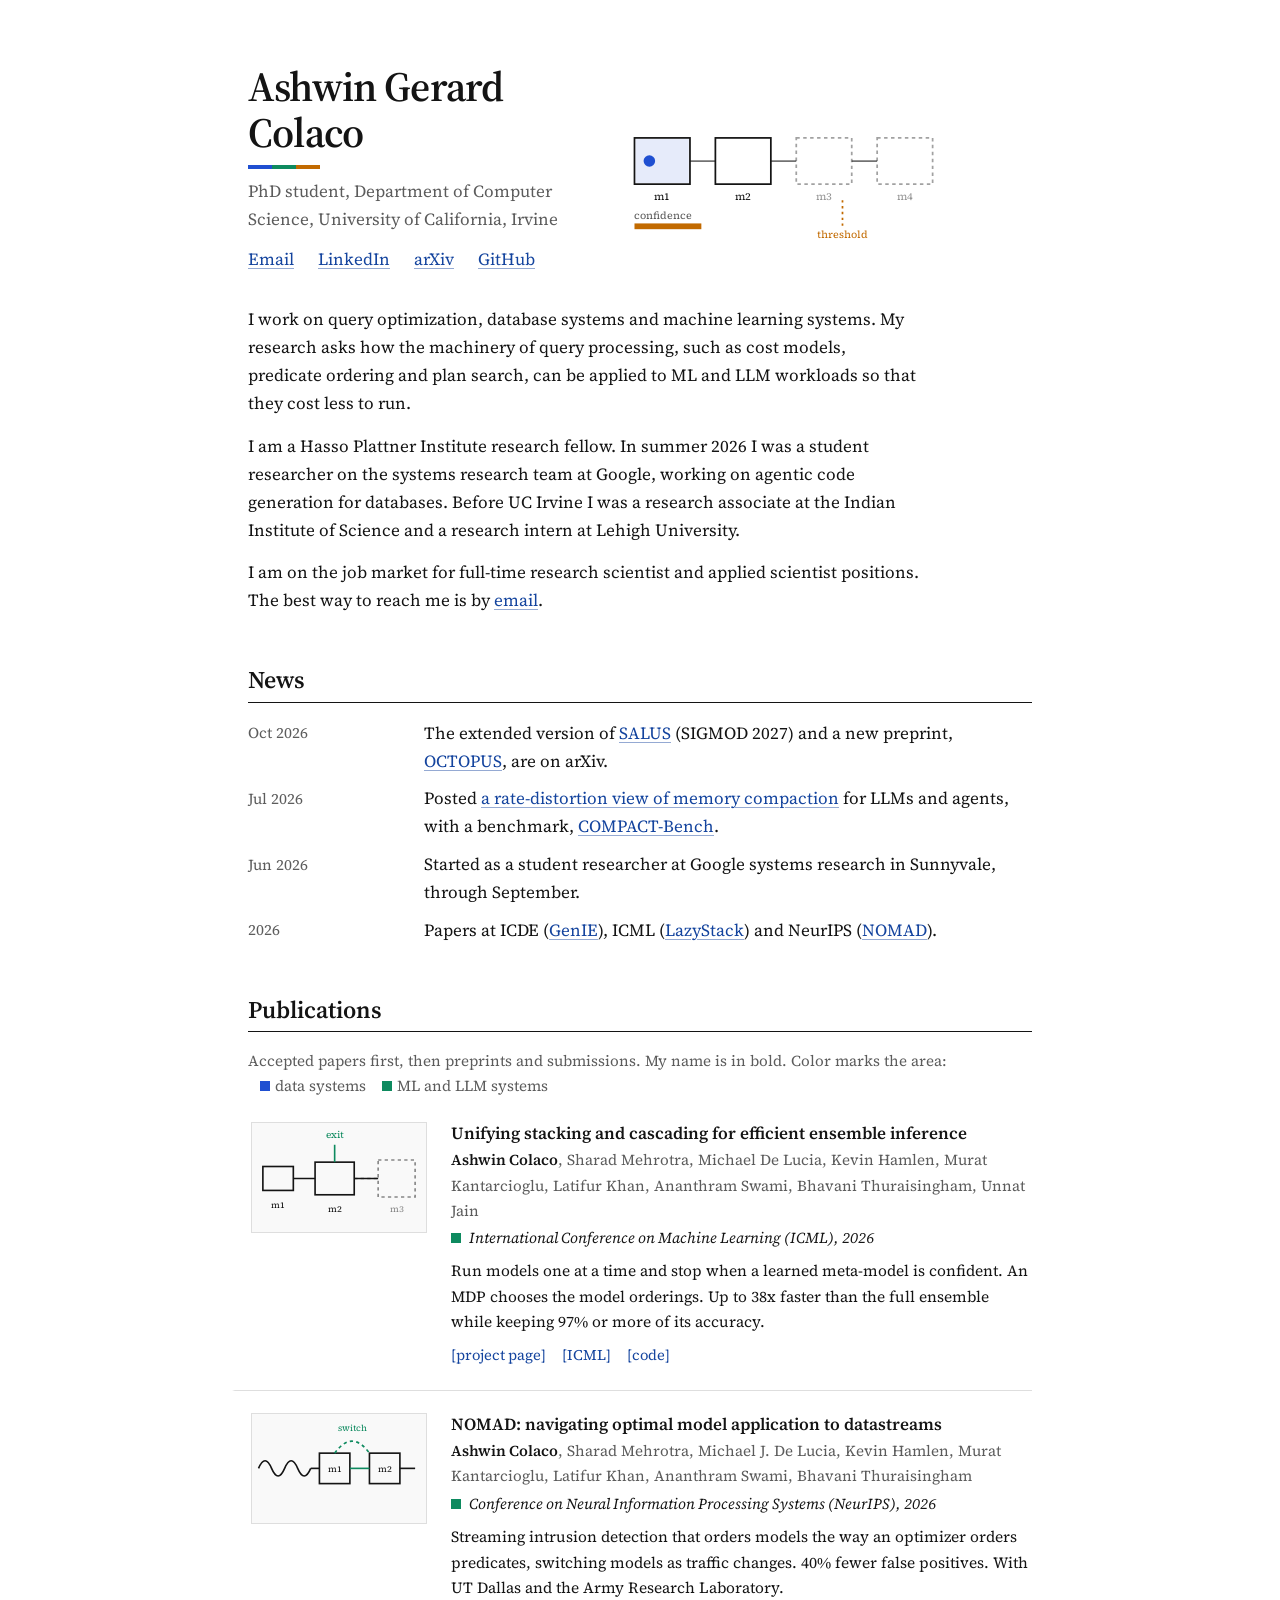
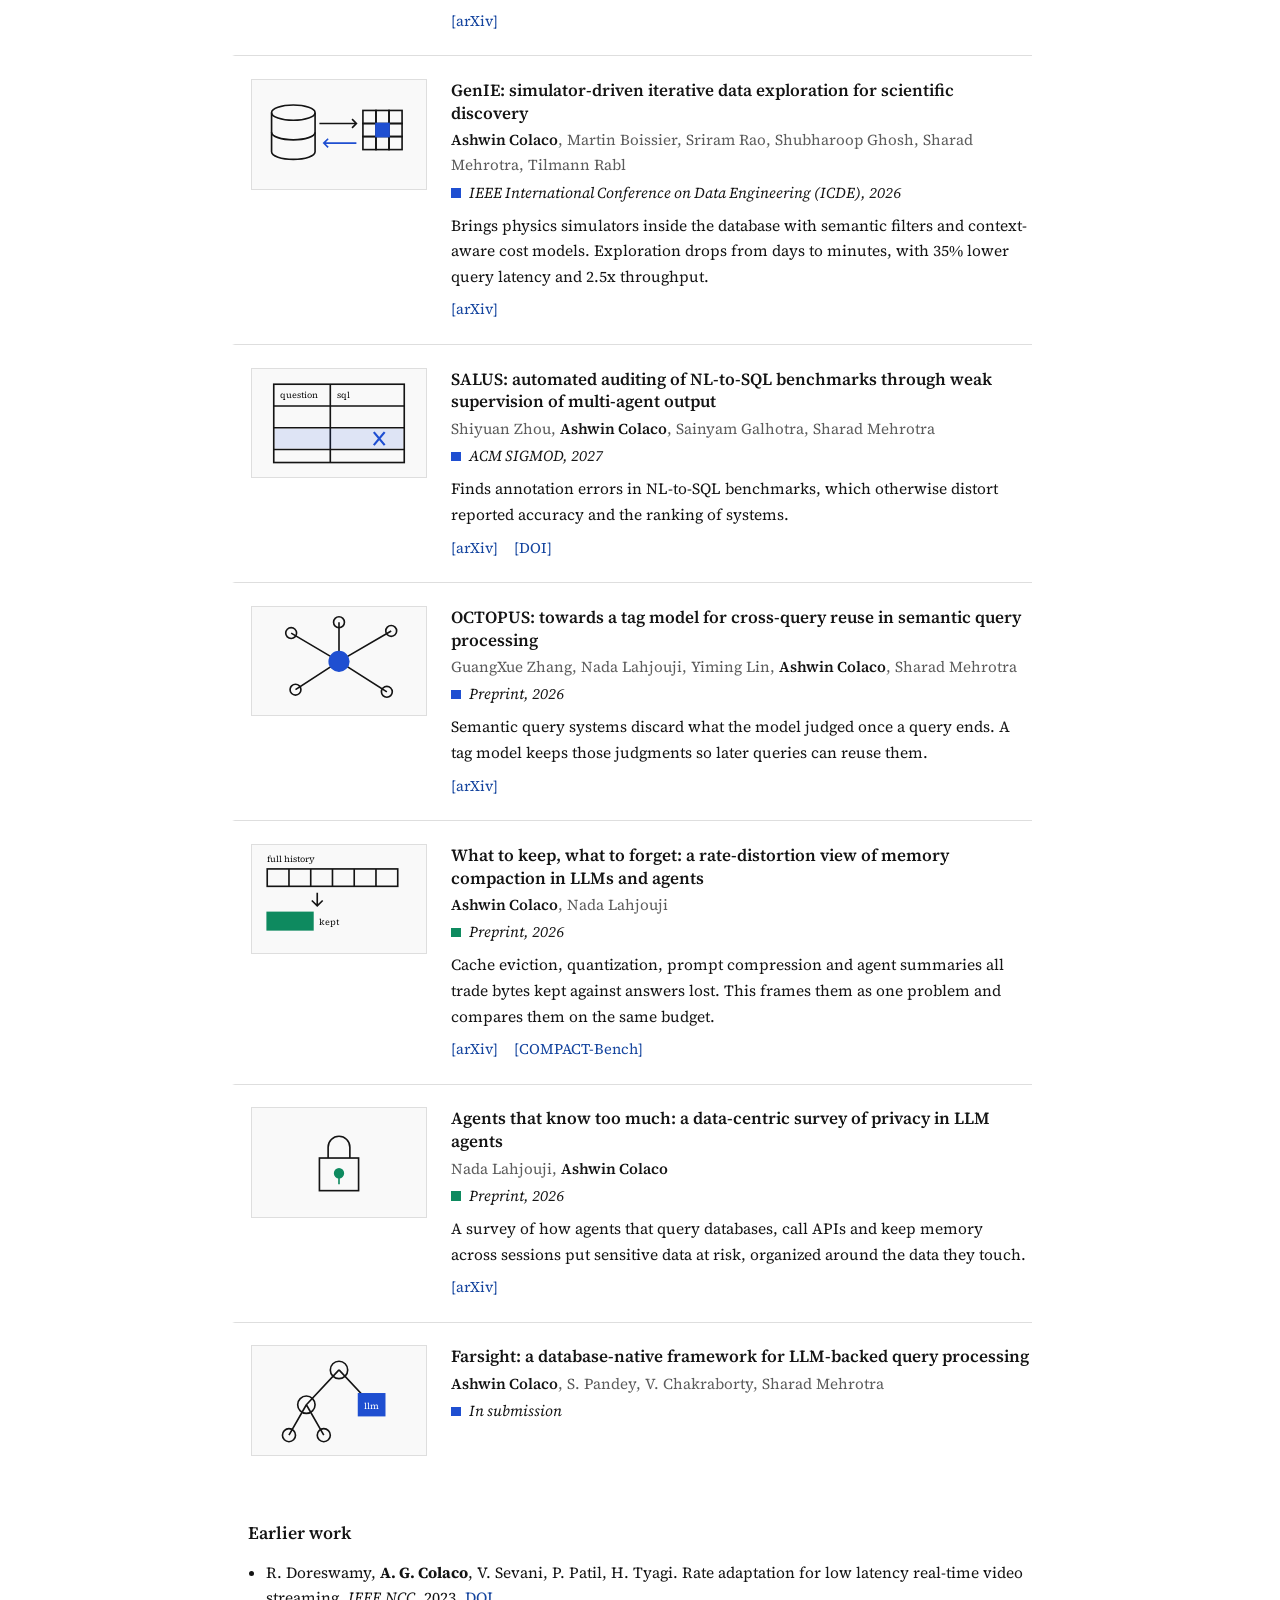
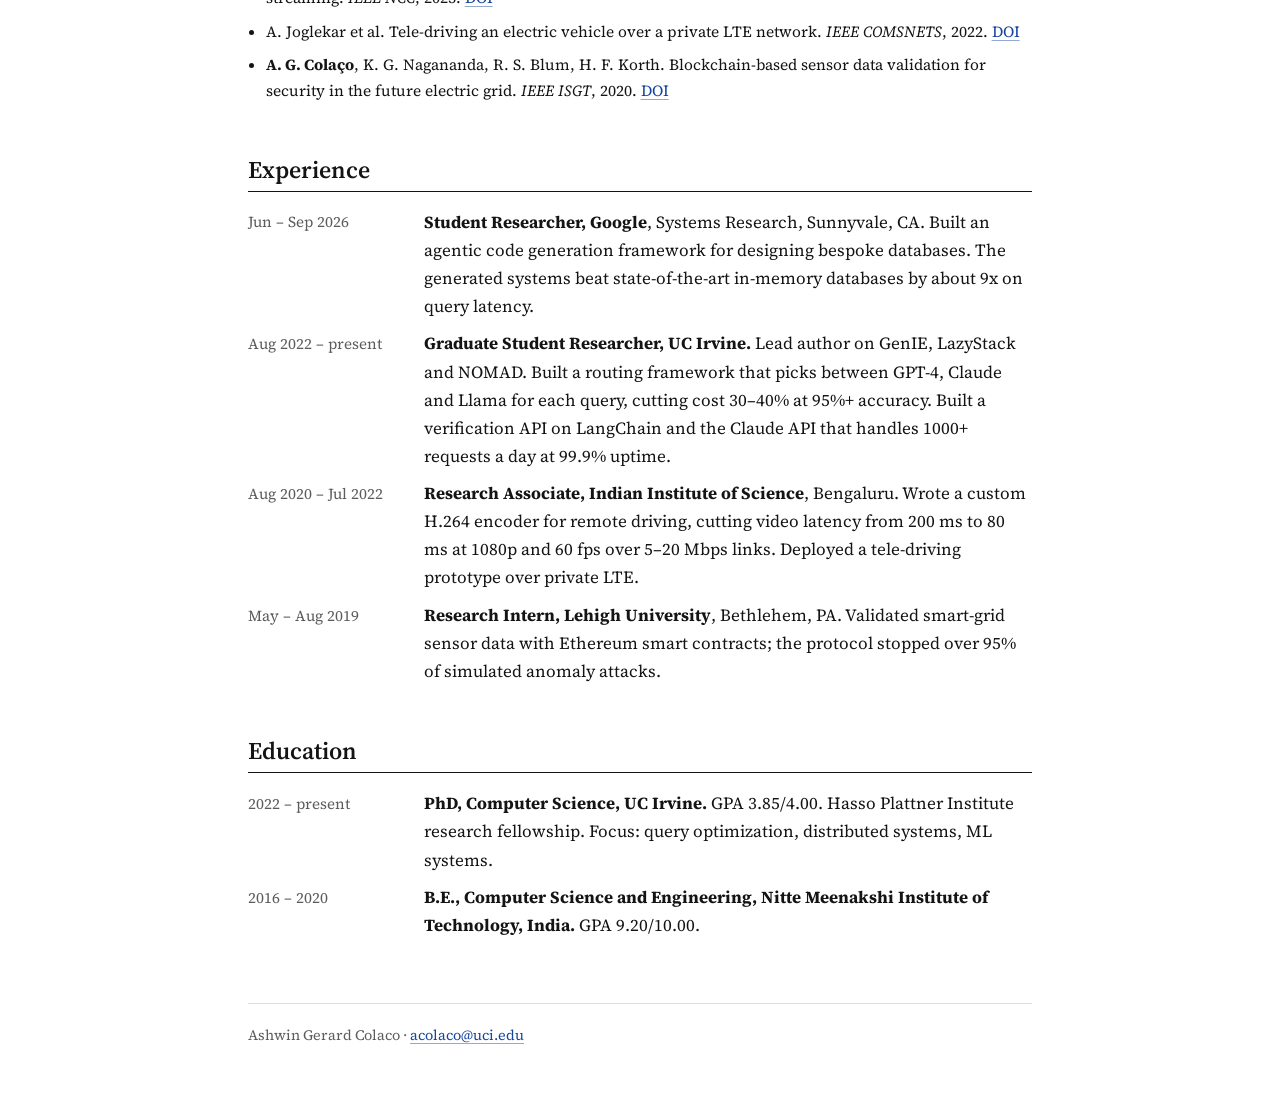
==== commit df5cc0c3: "Add area colors, animated cascade banner and scroll reveal Co-Authored-By: Claude Sonnet 5.5 <norepl" ====
--- a/index.html
+++ b/index.html
@@ -10,6 +10,7 @@
 <link rel="preconnect" href="https://fonts.googleapis.com">
 <link rel="preconnect" href="https://fonts.gstatic.com" crossorigin>
 <link href="https://fonts.googleapis.com/css2?family=Source+Serif+4:ital,opsz,wght@0,8..60,400;0,8..60,600;1,8..60,400&display=swap" rel="stylesheet">
+<script>document.documentElement.className+=" js"</script>
 <link rel="stylesheet" href="style.css">
 <script type="application/ld+json">
 {"@context":"https://schema.org","@type":"Person","name":"Ashwin Gerard Colaco","jobTitle":"PhD student, Computer Science","affiliation":{"@type":"CollegeOrUniversity","name":"University of California, Irvine"},"email":"mailto:acolaco@uci.edu","sameAs":["https://www.linkedin.com/in/ashwin-gerard-colaco-4051b5267/","https://arxiv.org/search/?query=ashwin+colaco&searchtype=author"]}
@@ -19,14 +20,40 @@
 <main>
 
 <header>
-  <h1>Ashwin Gerard Colaco</h1>
-  <p class="affil">PhD student, Department of Computer Science, University of California, Irvine</p>
-  <p class="links">
-    <a href="mailto:acolaco@uci.edu">Email</a>
-    <a href="https://www.linkedin.com/in/ashwin-gerard-colaco-4051b5267/" rel="noopener">LinkedIn</a>
-    <a href="https://arxiv.org/search/?query=ashwin+colaco&searchtype=author" rel="noopener">arXiv</a>
-    <a href="https://github.com/ashwincolaco" rel="noopener">GitHub</a>
-  </p>
+  <div class="head-text">
+    <h1>Ashwin Gerard Colaco</h1>
+    <p class="affil">PhD student, Department of Computer Science, University of California, Irvine</p>
+    <p class="links">
+      <a href="mailto:acolaco@uci.edu">Email</a>
+      <a href="https://www.linkedin.com/in/ashwin-gerard-colaco-4051b5267/" rel="noopener">LinkedIn</a>
+      <a href="https://arxiv.org/search/?query=ashwin+colaco&searchtype=author" rel="noopener">arXiv</a>
+      <a href="https://github.com/ashwincolaco" rel="noopener">GitHub</a>
+    </p>
+  </div>
+  <svg class="banner" viewBox="0 0 360 130" role="img" aria-label="A model cascade: an input passes through two models, confidence rises past a threshold, and the cascade exits before the last two models run.">
+    <g fill="none" stroke="currentColor" stroke-width="1.5">
+      <rect x="16" y="38" width="48" height="40"/>
+      <rect x="86" y="38" width="48" height="40"/>
+      <rect x="156" y="38" width="48" height="40" stroke-dasharray="3 3" opacity=".4"/>
+      <rect x="226" y="38" width="48" height="40" stroke-dasharray="3 3" opacity=".4"/>
+      <path d="M64 58h22M134 58h22M204 58h22" opacity=".6"/>
+      <path d="M196 92v22" stroke="var(--c-sec)" stroke-dasharray="2 3"/>
+    </g>
+    <rect x="17" y="39" width="46" height="38" fill="var(--c-data)" fill-opacity="0"><animate attributeName="fill-opacity" values="0;0;.35;0;0" keyTimes="0;.2;.24;.34;1" dur="8s" repeatCount="indefinite"/></rect>
+    <rect x="87" y="39" width="46" height="38" fill="var(--c-ml)" fill-opacity="0"><animate attributeName="fill-opacity" values="0;0;.4;.4;0" keyTimes="0;.4;.45;.9;1" dur="8s" repeatCount="indefinite"/></rect>
+    <g font-size="9" fill="currentColor" text-anchor="middle">
+      <text x="40" y="92">m1</text><text x="110" y="92">m2</text>
+      <text x="180" y="92" opacity=".45">m3</text><text x="250" y="92" opacity=".45">m4</text>
+    </g>
+    <text x="196" y="125" text-anchor="middle" font-size="9" fill="var(--c-sec)">threshold</text>
+    <text x="110" y="28" text-anchor="middle" font-size="10" font-weight="600" fill="var(--c-ml)" opacity="0"><animate attributeName="opacity" values="0;0;1;1;0" keyTimes="0;.45;.5;.9;1" dur="8s" repeatCount="indefinite"/>exit</text>
+    <text x="16" y="108" font-size="9" fill="currentColor" opacity=".7">confidence</text>
+    <rect x="16" y="112" width="0" height="5" fill="var(--c-sec)"><animate attributeName="width" values="0;0;180;180;0" keyTimes="0;.1;.45;.9;1" dur="8s" repeatCount="indefinite"/></rect>
+    <circle r="5" fill="var(--c-data)" opacity="0">
+      <animateMotion path="M-6 58L118 58" dur="8s" repeatCount="indefinite" calcMode="linear" keyPoints="0;0;1;1" keyTimes="0;.1;.5;1"/>
+      <animate attributeName="opacity" values="0;1;1;0;0" keyTimes="0;.1;.5;.6;1" dur="8s" repeatCount="indefinite"/>
+    </circle>
+  </svg>
 </header>
 
 <section class="about">
@@ -47,18 +74,18 @@
 
 <section aria-labelledby="pub-h">
   <h2 id="pub-h">Publications</h2>
-  <p class="key">Accepted papers first, then preprints and submissions. My name is in bold.</p>
+  <p class="key">Accepted papers first, then preprints and submissions. My name is in bold. Color marks the area: <span class="tagc data">data systems</span> <span class="tagc ml">ML and LLM systems</span></p>
 
   <ol class="pubs">
 
-    <li id="p-lazystack">
+    <li id="p-lazystack" class="reveal" data-area="ml">
       <div class="thumb" aria-hidden="true">
         <svg viewBox="0 0 160 100"><g fill="none" stroke="currentColor" stroke-width="1.5">
           <rect x="10" y="40" width="28" height="22"/><rect x="58" y="36" width="36" height="30"/>
           <rect x="116" y="34" width="34" height="34" stroke-dasharray="3 3" opacity=".5"/>
           <path d="M38 51h20M94 51h22" /><path d="M94 51h22" stroke-dasharray="3 3" opacity=".5"/>
-          <path d="M76 36V20" stroke="var(--accent)"/></g>
-          <text x="76" y="14" text-anchor="middle" font-size="9" fill="var(--accent)">exit</text>
+          <path d="M76 36V20" stroke="var(--area)"/></g>
+          <text x="76" y="14" text-anchor="middle" font-size="9" fill="var(--area)">exit</text>
           <g font-size="8" fill="currentColor" text-anchor="middle"><text x="24" y="78">m1</text><text x="76" y="82">m2</text><text x="133" y="82" opacity=".5">m3</text></g></svg>
       </div>
       <div>
@@ -70,15 +97,15 @@
       </div>
     </li>
 
-    <li id="p-nomad">
+    <li id="p-nomad" class="reveal" data-area="ml">
       <div class="thumb" aria-hidden="true">
         <svg viewBox="0 0 160 100"><g fill="none" stroke="currentColor" stroke-width="1.5">
           <path d="M6 50q6-14 12 0t12 0t12 0t12 0"/><path d="M54 50h8"/>
           <rect x="62" y="36" width="28" height="28"/><rect x="108" y="36" width="28" height="28"/>
-          <path d="M90 50h18" stroke="var(--accent)"/><path d="M136 50h14"/>
-          <path d="M76 36q16-22 32 0" stroke="var(--accent)" stroke-dasharray="3 3"/></g>
+          <path d="M90 50h18" stroke="var(--area)"/><path d="M136 50h14"/>
+          <path d="M76 36q16-22 32 0" stroke="var(--area)" stroke-dasharray="3 3"/></g>
           <g font-size="8" fill="currentColor" text-anchor="middle"><text x="76" y="53">m1</text><text x="122" y="53">m2</text></g>
-          <text x="92" y="16" text-anchor="middle" font-size="8" fill="var(--accent)">switch</text></svg>
+          <text x="92" y="16" text-anchor="middle" font-size="8" fill="var(--area)">switch</text></svg>
       </div>
       <div>
         <p class="ptitle">NOMAD: navigating optimal model application to datastreams</p>
@@ -89,15 +116,15 @@
       </div>
     </li>
 
-    <li id="p-genie">
+    <li id="p-genie" class="reveal" data-area="data">
       <div class="thumb" aria-hidden="true">
         <svg viewBox="0 0 160 100"><g fill="none" stroke="currentColor" stroke-width="1.5">
           <ellipse cx="38" cy="30" rx="20" ry="7"/><path d="M18 30v36c0 4 9 7 20 7s20-3 20-7V30"/><path d="M18 48c0 4 9 7 20 7s20-3 20-7"/>
           <rect x="102" y="28" width="12" height="12"/><rect x="114" y="28" width="12" height="12"/><rect x="126" y="28" width="12" height="12"/>
           <rect x="102" y="40" width="12" height="12"/><rect x="126" y="40" width="12" height="12"/>
           <rect x="102" y="52" width="12" height="12"/><rect x="114" y="52" width="12" height="12"/><rect x="126" y="52" width="12" height="12"/>
-          <rect x="114" y="40" width="12" height="12" fill="var(--accent)" stroke="var(--accent)"/>
-          <path d="M62 40h34M92 36l4 4-4 4"/><path d="M96 58H66M70 54l-4 4 4 4" stroke="var(--accent)"/></g></svg>
+          <rect x="114" y="40" width="12" height="12" fill="var(--area)" stroke="var(--area)"/>
+          <path d="M62 40h34M92 36l4 4-4 4"/><path d="M96 58H66M70 54l-4 4 4 4" stroke="var(--area)"/></g></svg>
       </div>
       <div>
         <p class="ptitle"><a href="https://arxiv.org/abs/2511.12057" rel="noopener">GenIE: simulator-driven iterative data exploration for scientific discovery</a></p>
@@ -108,13 +135,13 @@
       </div>
     </li>
 
-    <li id="p-salus">
+    <li id="p-salus" class="reveal" data-area="data">
       <div class="thumb" aria-hidden="true">
         <svg viewBox="0 0 160 100"><g fill="none" stroke="currentColor" stroke-width="1.5">
           <rect x="20" y="14" width="120" height="72"/><path d="M20 34h120M20 54h120M20 74h120M72 14v72"/>
-          <path d="M112 58l10 12M122 58l-10 12" stroke="var(--accent)" stroke-width="2"/></g>
+          <path d="M112 58l10 12M122 58l-10 12" stroke="var(--area)" stroke-width="2"/></g>
           <g font-size="8" fill="currentColor"><text x="26" y="27">question</text><text x="78" y="27">sql</text></g>
-          <rect x="21" y="55" width="118" height="18" fill="var(--accent)" opacity=".12"/></svg>
+          <rect x="21" y="55" width="118" height="18" fill="var(--area)" opacity=".12"/></svg>
       </div>
       <div>
         <p class="ptitle"><a href="https://arxiv.org/abs/2610.05540" rel="noopener">SALUS: automated auditing of NL-to-SQL benchmarks through weak supervision of multi-agent output</a></p>
@@ -125,12 +152,12 @@
       </div>
     </li>
 
-    <li id="p-octopus">
+    <li id="p-octopus" class="reveal" data-area="data">
       <div class="thumb" aria-hidden="true">
         <svg viewBox="0 0 160 100"><g fill="none" stroke="currentColor" stroke-width="1.5">
           <path d="M80 50L36 24M80 50L40 76M80 50L128 22M80 50L124 78M80 50L80 14"/>
           <circle cx="36" cy="24" r="5"/><circle cx="40" cy="76" r="5"/><circle cx="128" cy="22" r="5"/><circle cx="124" cy="78" r="5"/><circle cx="80" cy="14" r="5"/>
-          <circle cx="80" cy="50" r="9" fill="var(--accent)" stroke="var(--accent)"/></g></svg>
+          <circle cx="80" cy="50" r="9" fill="var(--area)" stroke="var(--area)"/></g></svg>
       </div>
       <div>
         <p class="ptitle"><a href="https://arxiv.org/abs/2610.32586" rel="noopener">OCTOPUS: towards a tag model for cross-query reuse in semantic query processing</a></p>
@@ -141,12 +168,12 @@
       </div>
     </li>
 
-    <li id="p-memory">
+    <li id="p-memory" class="reveal" data-area="ml">
       <div class="thumb" aria-hidden="true">
         <svg viewBox="0 0 160 100"><g fill="none" stroke="currentColor" stroke-width="1.5">
           <rect x="14" y="22" width="120" height="16"/><path d="M34 22v16M54 22v16M74 22v16M94 22v16M114 22v16"/>
           <path d="M60 44v12M55 51l5 5 5-5"/>
-          <rect x="14" y="62" width="42" height="16" fill="var(--accent)" stroke="var(--accent)"/></g>
+          <rect x="14" y="62" width="42" height="16" fill="var(--area)" stroke="var(--area)"/></g>
           <g font-size="8" fill="currentColor"><text x="14" y="16">full history</text><text x="62" y="74">kept</text></g></svg>
       </div>
       <div>
@@ -158,11 +185,11 @@
       </div>
     </li>
 
-    <li id="p-privacy">
+    <li id="p-privacy" class="reveal" data-area="ml">
       <div class="thumb" aria-hidden="true">
         <svg viewBox="0 0 160 100"><g fill="none" stroke="currentColor" stroke-width="1.5">
           <rect x="62" y="46" width="36" height="30"/><path d="M70 46V36a10 10 0 0 1 20 0v10"/>
-          <circle cx="80" cy="60" r="4" fill="var(--accent)" stroke="var(--accent)"/><path d="M80 64v6" stroke="var(--accent)"/></g></svg>
+          <circle cx="80" cy="60" r="4" fill="var(--area)" stroke="var(--area)"/><path d="M80 64v6" stroke="var(--area)"/></g></svg>
       </div>
       <div>
         <p class="ptitle"><a href="https://arxiv.org/abs/2606.26627" rel="noopener">Agents that know too much: a data-centric survey of privacy in LLM agents</a></p>
@@ -173,12 +200,12 @@
       </div>
     </li>
 
-    <li id="p-farsight">
+    <li id="p-farsight" class="reveal" data-area="data">
       <div class="thumb" aria-hidden="true">
         <svg viewBox="0 0 160 100"><g fill="none" stroke="currentColor" stroke-width="1.5">
           <path d="M80 22L50 54M80 22L110 54M50 54L34 82M50 54L66 82"/>
           <circle cx="80" cy="22" r="8"/><circle cx="50" cy="54" r="8"/><circle cx="34" cy="82" r="6"/><circle cx="66" cy="82" r="6"/>
-          <rect x="98" y="44" width="24" height="20" fill="var(--accent)" stroke="var(--accent)"/></g>
+          <rect x="98" y="44" width="24" height="20" fill="var(--area)" stroke="var(--area)"/></g>
           <text x="110" y="58" text-anchor="middle" font-size="8" fill="var(--paper)">llm</text></svg>
       </div>
       <div>
@@ -227,5 +254,6 @@
 </footer>
 
 </main>
+<script src="script.js"></script>
 </body>
 </html>
--- a/style.css
+++ b/style.css
@@ -4,6 +4,9 @@
   --muted: #5c5c5c;
   --hair: #dedede;
   --accent: #14449e;
+  --c-data: #1f4fd1;
+  --c-ml: #0e8a5f;
+  --c-sec: #c26a00;
   --serif: "Source Serif 4", "Source Serif Pro", Charter, "Iowan Old Style", Georgia, serif;
 }
 @media (prefers-color-scheme: dark) {
@@ -13,6 +16,9 @@
     --muted: #a3a3a3;
     --hair: #2d2d2d;
     --accent: #8fb0ff;
+    --c-data: #7b9cff;
+    --c-ml: #3ecf9a;
+    --c-sec: #f0a43a;
   }
 }
 
@@ -81,3 +87,37 @@
   .thumb { max-width: 14rem; }
 }
 @media print { main { padding: 0; } .thumb { display: none; } .pubs > li { display: block; } }
+
+/* area colors */
+.pubs > li { --area: var(--accent); }
+.pubs > li[data-area="data"] { --area: var(--c-data); }
+.pubs > li[data-area="ml"] { --area: var(--c-ml); }
+.venue::before { content: ""; display: inline-block; width: .6rem; height: .6rem; background: var(--area); margin-right: .5rem; }
+.pubs > li { border-left: 3px solid transparent; padding-left: 1rem; margin-left: -1rem; transition: border-color .25s; }
+.pubs > li:hover, .pubs > li:target { border-left-color: var(--area); }
+.thumb { transition: transform .25s, border-color .25s; }
+.pubs > li:hover .thumb { transform: translateY(-2px); border-color: var(--area); }
+.tagc { display: inline-block; margin-left: .75rem; }
+.tagc::before { content: ""; display: inline-block; width: .6rem; height: .6rem; margin-right: .35rem; }
+.tagc.data::before { background: var(--c-data); }
+.tagc.ml::before { background: var(--c-ml); }
+
+/* header with animated cascade */
+header { display: grid; grid-template-columns: 1fr minmax(16rem, 26rem); gap: 2rem; align-items: center; }
+.banner { width: 100%; height: auto; color: var(--ink); font-family: var(--serif); }
+.head-text h1::after { content: ""; display: block; width: 4.5rem; height: 4px; margin-top: .6rem; background: linear-gradient(to right, var(--c-data) 33.3%, var(--c-ml) 33.3% 66.6%, var(--c-sec) 66.6%); }
+
+/* accent shapes in figures pulse on hover */
+@keyframes pulse { 50% { opacity: .45; } }
+.pubs > li:hover .thumb [fill="var(--area)"], .pubs > li:hover .thumb [stroke="var(--area)"] { animation: pulse 1.1s ease-in-out infinite; }
+
+/* scroll reveal */
+.js .reveal { opacity: 0; transform: translateY(12px); transition: opacity .6s ease, transform .6s ease, border-color .25s; }
+.js .reveal.in { opacity: 1; transform: none; }
+
+@media (max-width: 680px) { header { grid-template-columns: 1fr; gap: 1.25rem; } .banner { max-width: 22rem; } }
+@media (prefers-reduced-motion: reduce) {
+  .js .reveal { opacity: 1; transform: none; transition: none; }
+  .thumb, .pubs > li { transition: none; }
+  .pubs > li:hover .thumb [fill="var(--area)"], .pubs > li:hover .thumb [stroke="var(--area)"] { animation: none; }
+}
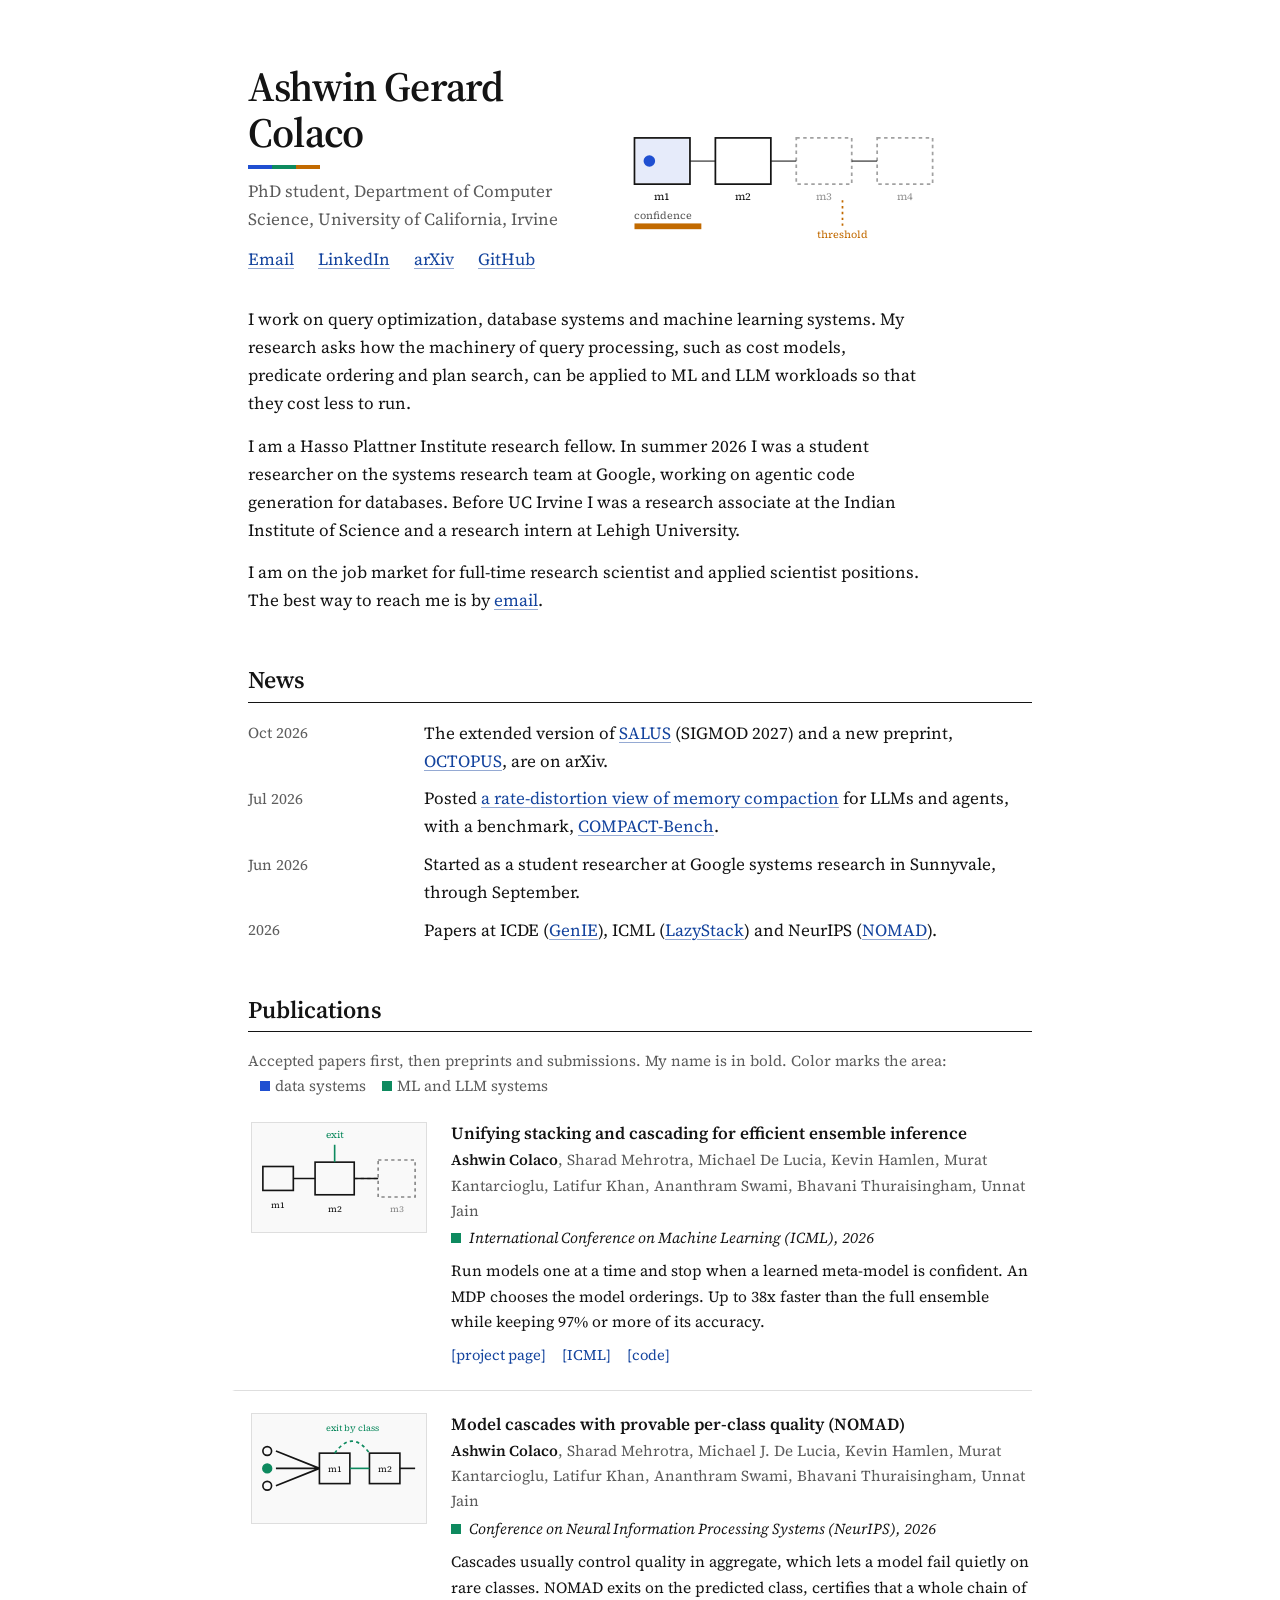
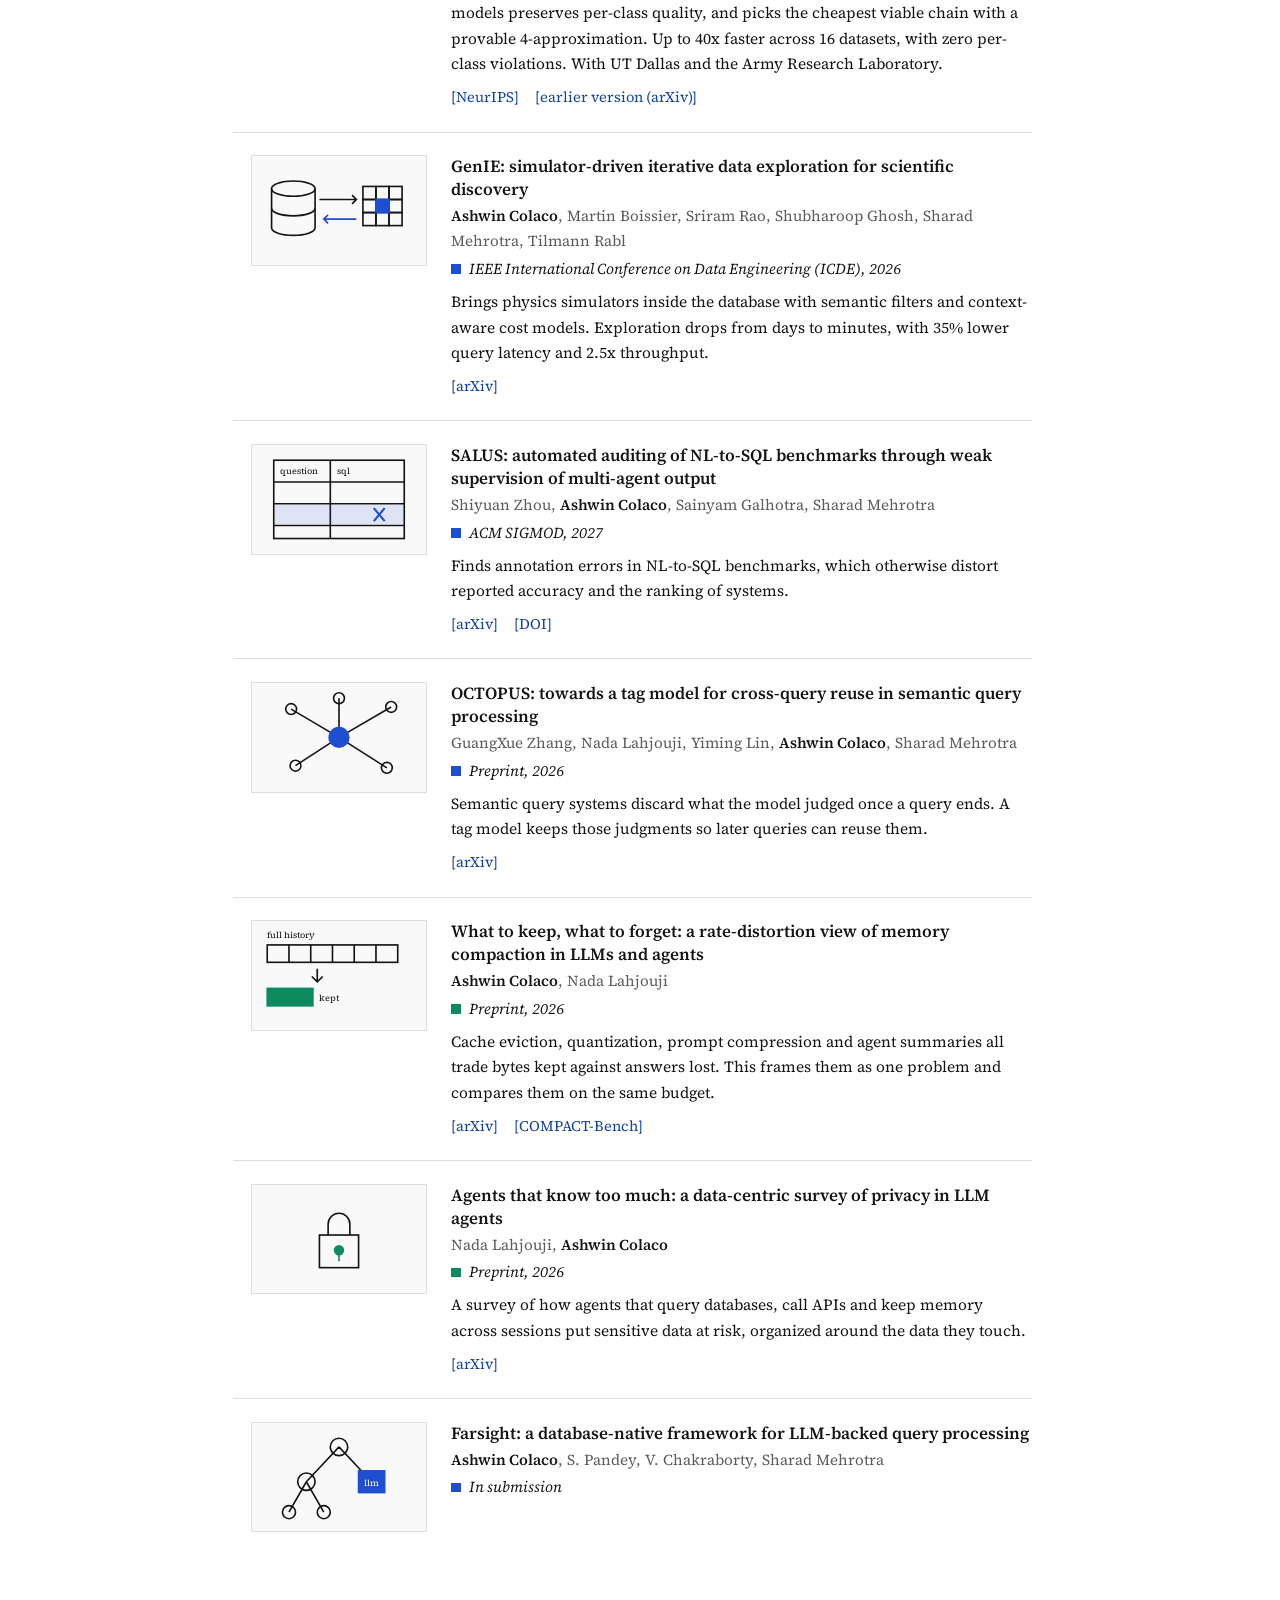
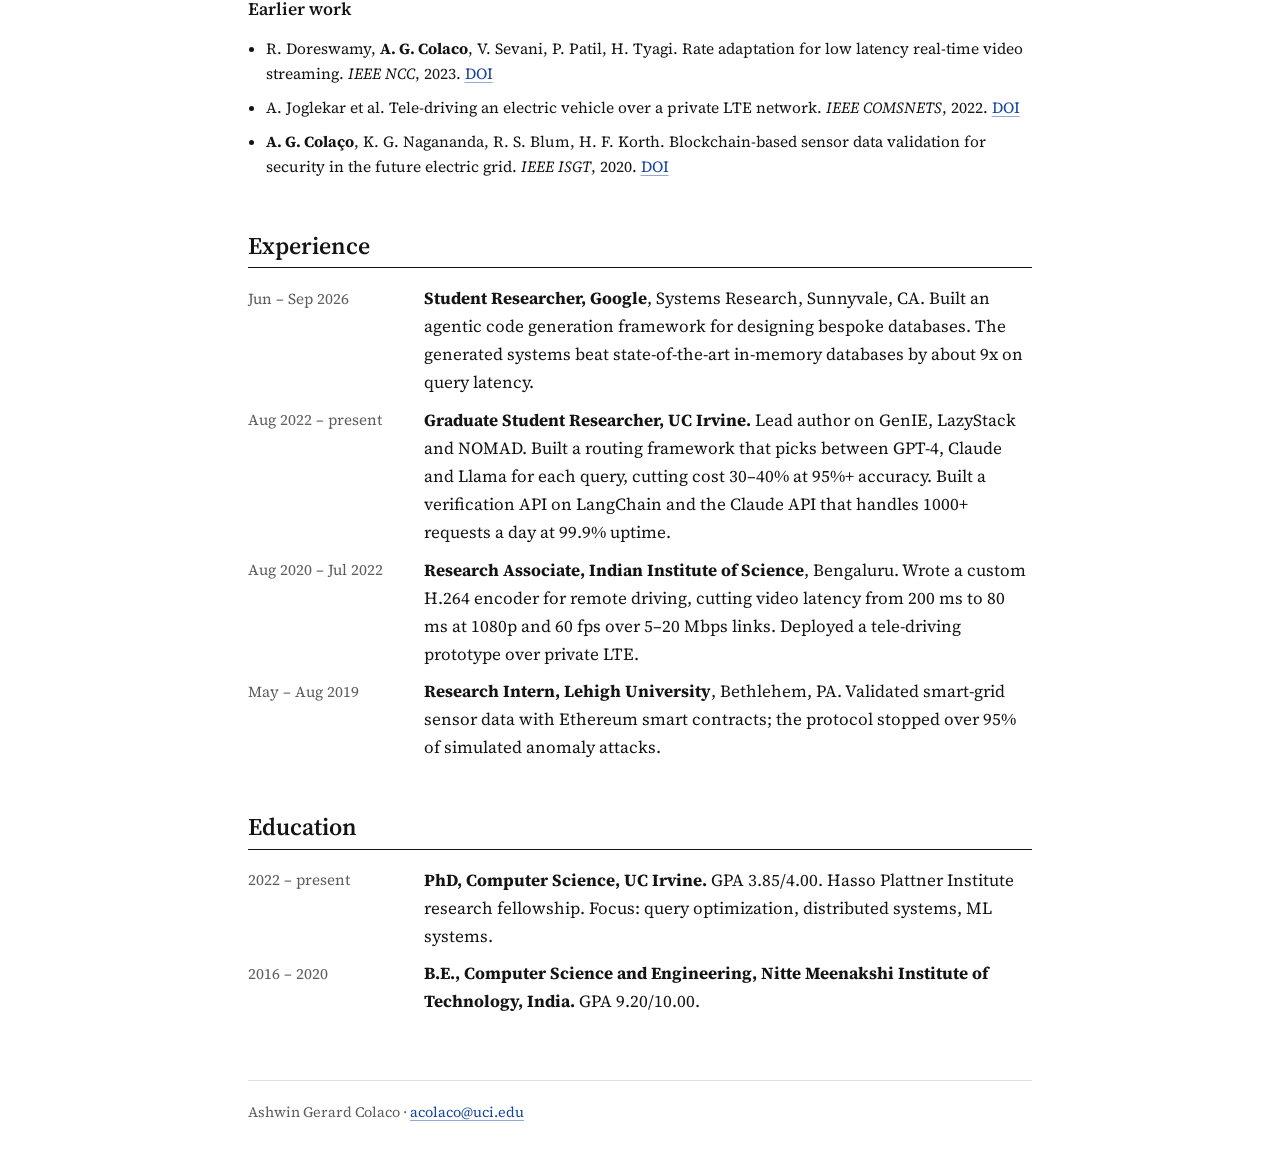
==== commit 1016deaf: "Correct NOMAD: NeurIPS title, authors, results and links Co-Authored-By: Claude Sonnet 5.5 <noreply@" ====
--- a/index.html
+++ b/index.html
@@ -100,19 +100,20 @@
     <li id="p-nomad" class="reveal" data-area="ml">
       <div class="thumb" aria-hidden="true">
         <svg viewBox="0 0 160 100"><g fill="none" stroke="currentColor" stroke-width="1.5">
-          <path d="M6 50q6-14 12 0t12 0t12 0t12 0"/><path d="M54 50h8"/>
+          <circle cx="14" cy="34" r="4"/><circle cx="14" cy="50" r="4" fill="var(--area)" stroke="var(--area)"/><circle cx="14" cy="66" r="4"/>
+          <path d="M22 34L62 50M22 50H62M22 66L62 50"/>
           <rect x="62" y="36" width="28" height="28"/><rect x="108" y="36" width="28" height="28"/>
           <path d="M90 50h18" stroke="var(--area)"/><path d="M136 50h14"/>
           <path d="M76 36q16-22 32 0" stroke="var(--area)" stroke-dasharray="3 3"/></g>
           <g font-size="8" fill="currentColor" text-anchor="middle"><text x="76" y="53">m1</text><text x="122" y="53">m2</text></g>
-          <text x="92" y="16" text-anchor="middle" font-size="8" fill="var(--area)">switch</text></svg>
-      </div>
-      <div>
-        <p class="ptitle">NOMAD: navigating optimal model application to datastreams</p>
-        <p class="auth"><b>Ashwin Colaco</b>, Sharad Mehrotra, Michael J. De Lucia, Kevin Hamlen, Murat Kantarcioglu, Latifur Khan, Ananthram Swami, Bhavani Thuraisingham</p>
+          <text x="92" y="16" text-anchor="middle" font-size="8" fill="var(--area)">exit by class</text></svg>
+      </div>
+      <div>
+        <p class="ptitle"><a href="https://neurips.cc/virtual/2026/loc/atlanta/poster/148492" rel="noopener">Model cascades with provable per-class quality</a> (NOMAD)</p>
+        <p class="auth"><b>Ashwin Colaco</b>, Sharad Mehrotra, Michael J. De Lucia, Kevin Hamlen, Murat Kantarcioglu, Latifur Khan, Ananthram Swami, Bhavani Thuraisingham, Unnat Jain</p>
         <p class="venue">Conference on Neural Information Processing Systems (NeurIPS), 2026</p>
-        <p class="tldr">Streaming intrusion detection that orders models the way an optimizer orders predicates, switching models as traffic changes. 40% fewer false positives. With UT Dallas and the Army Research Laboratory.</p>
-        <p class="plinks"><a href="https://arxiv.org/abs/2511.00290" rel="noopener">arXiv</a></p>
+        <p class="tldr">Cascades usually control quality in aggregate, which lets a model fail quietly on rare classes. NOMAD exits on the predicted class, certifies that a whole chain of models preserves per-class quality, and picks the cheapest viable chain with a provable 4-approximation. Up to 40x faster across 16 datasets, with zero per-class violations. With UT Dallas and the Army Research Laboratory.</p>
+        <p class="plinks"><a href="https://neurips.cc/virtual/2026/loc/atlanta/poster/148492" rel="noopener">NeurIPS</a><a href="https://arxiv.org/abs/2511.00290" rel="noopener">earlier version (arXiv)</a></p>
       </div>
     </li>
 
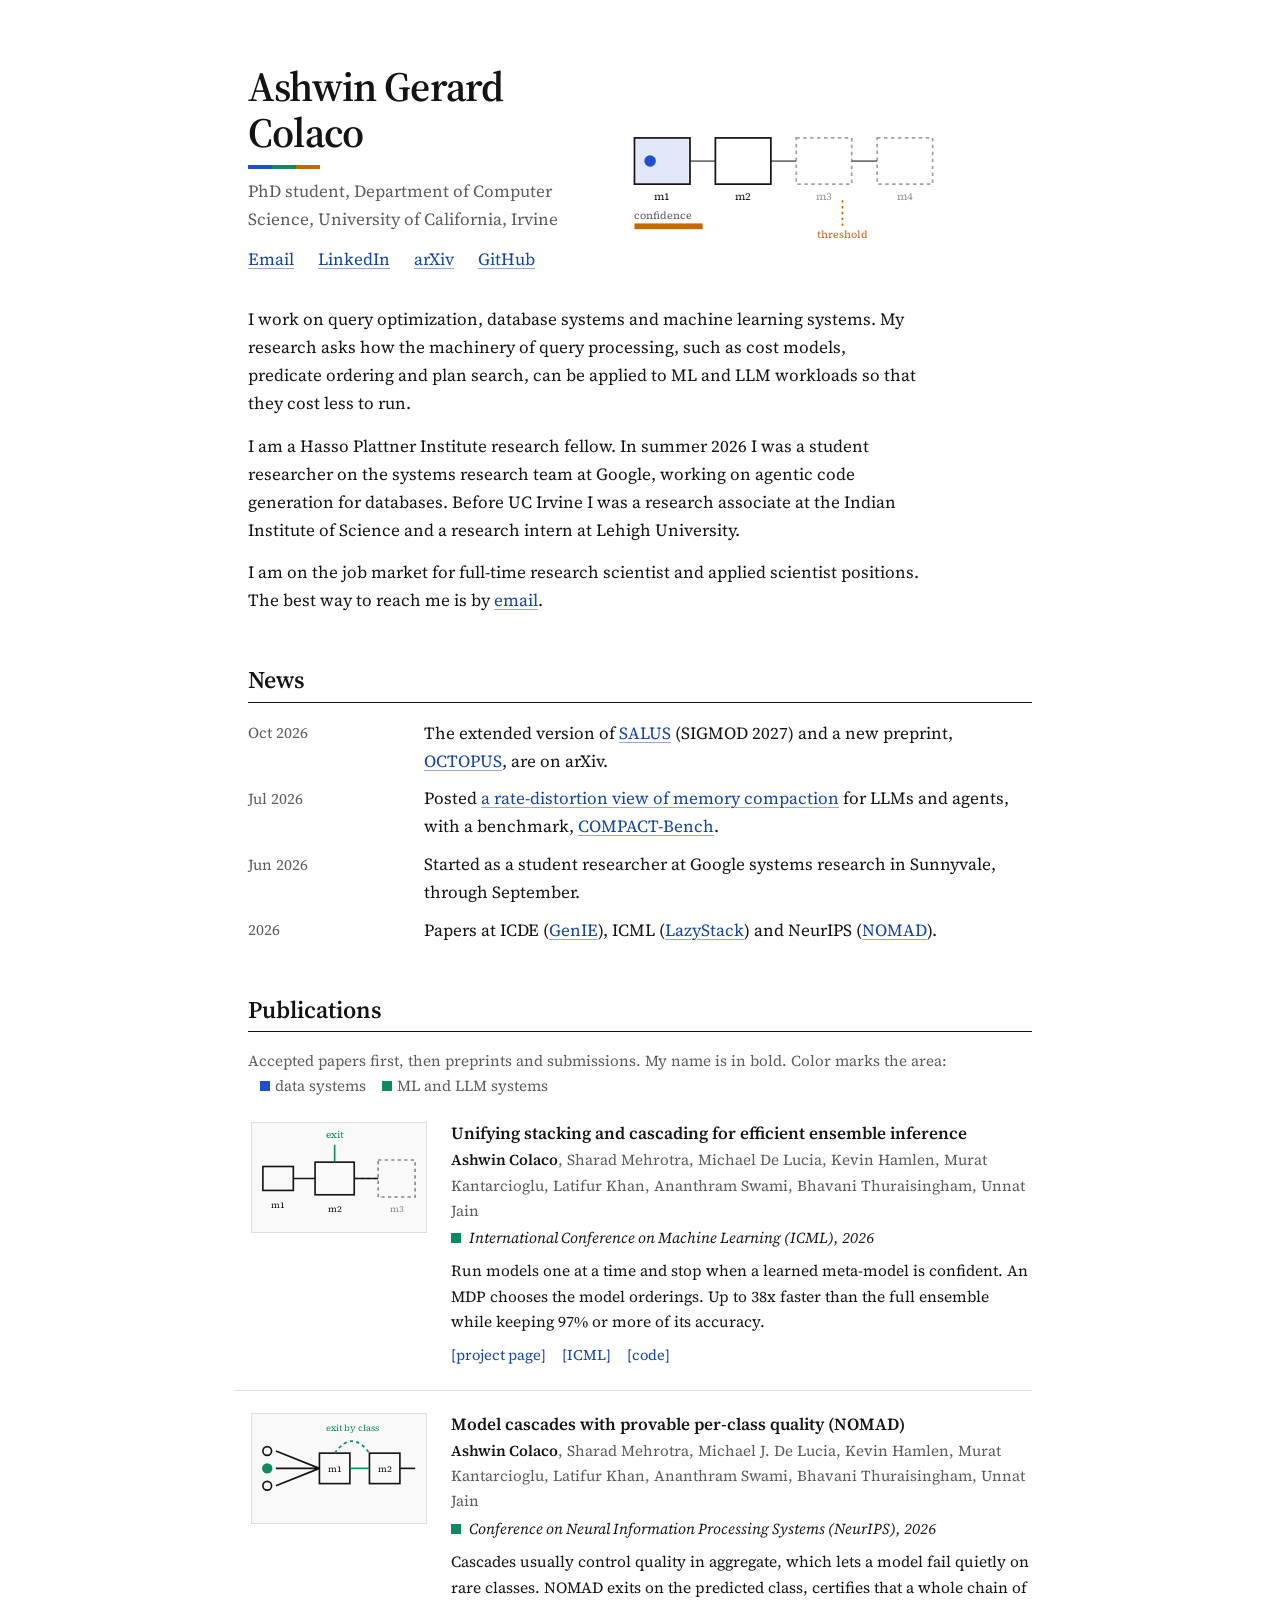
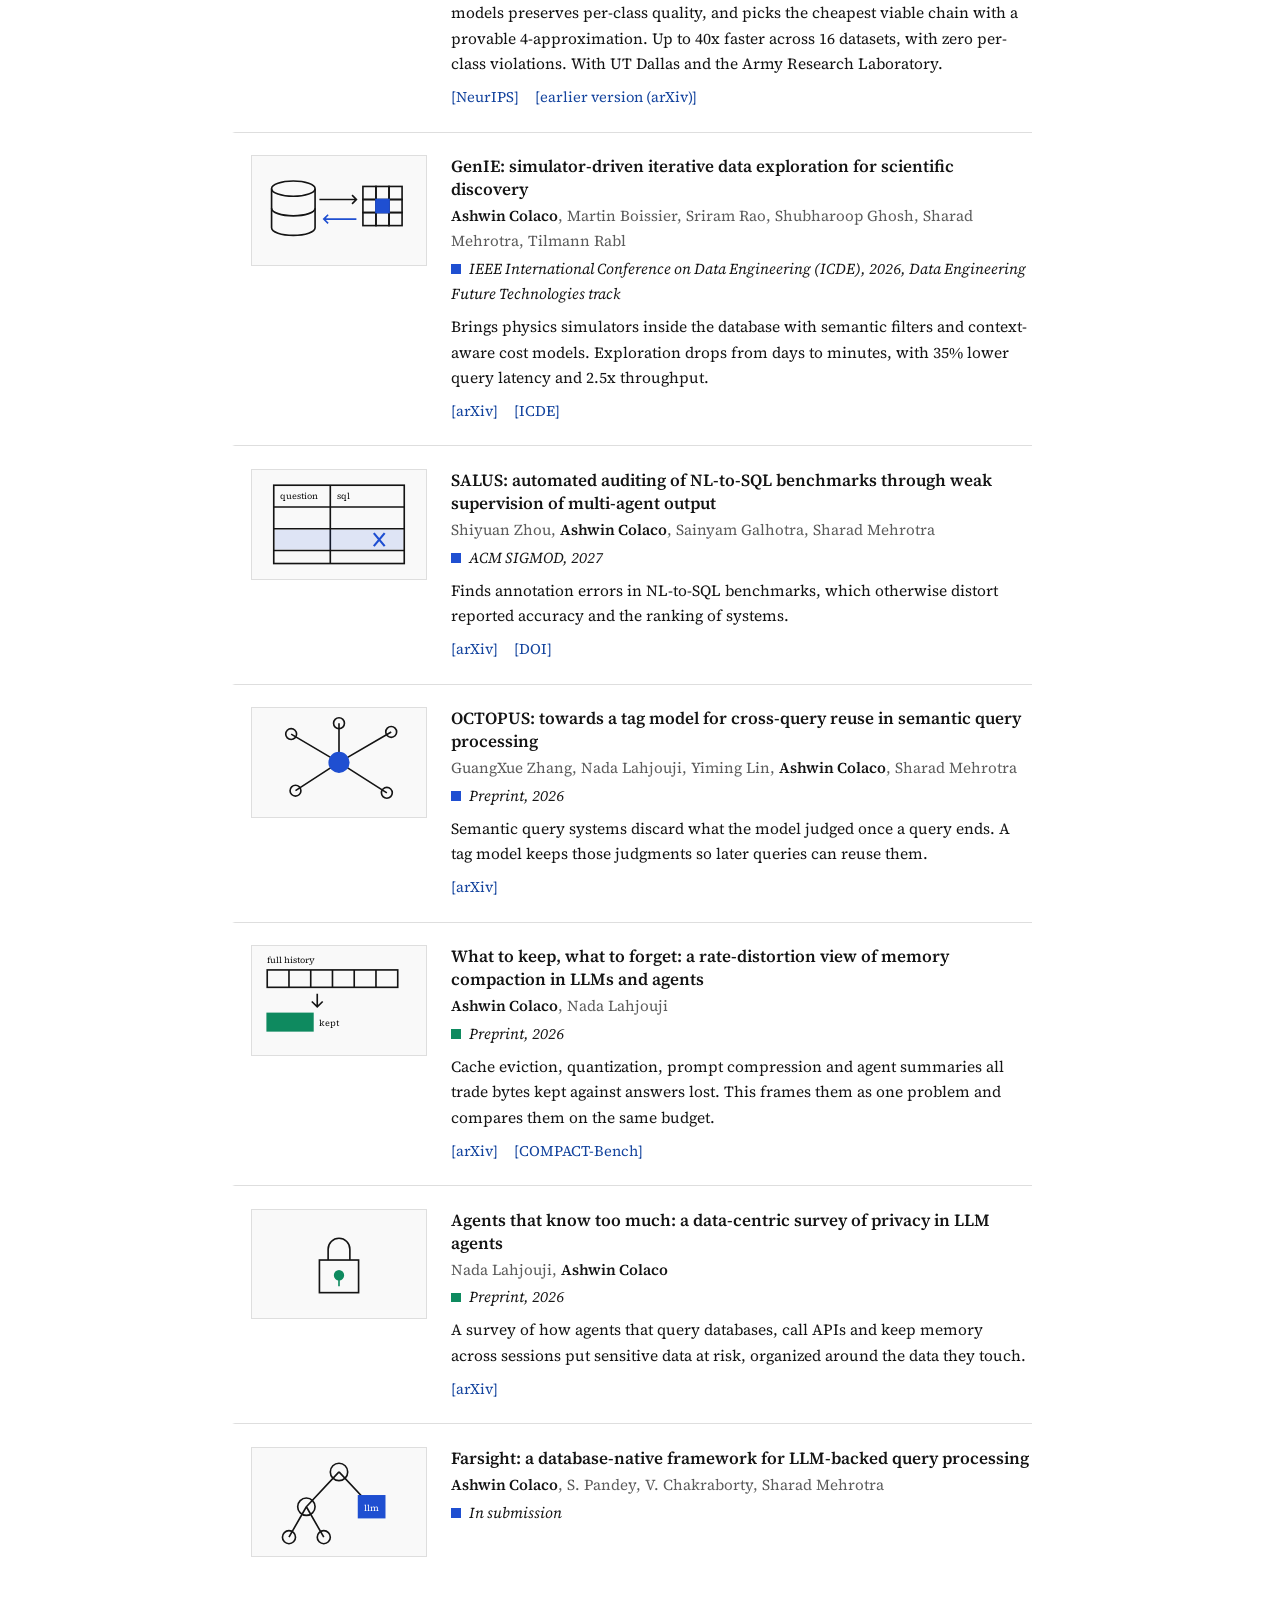
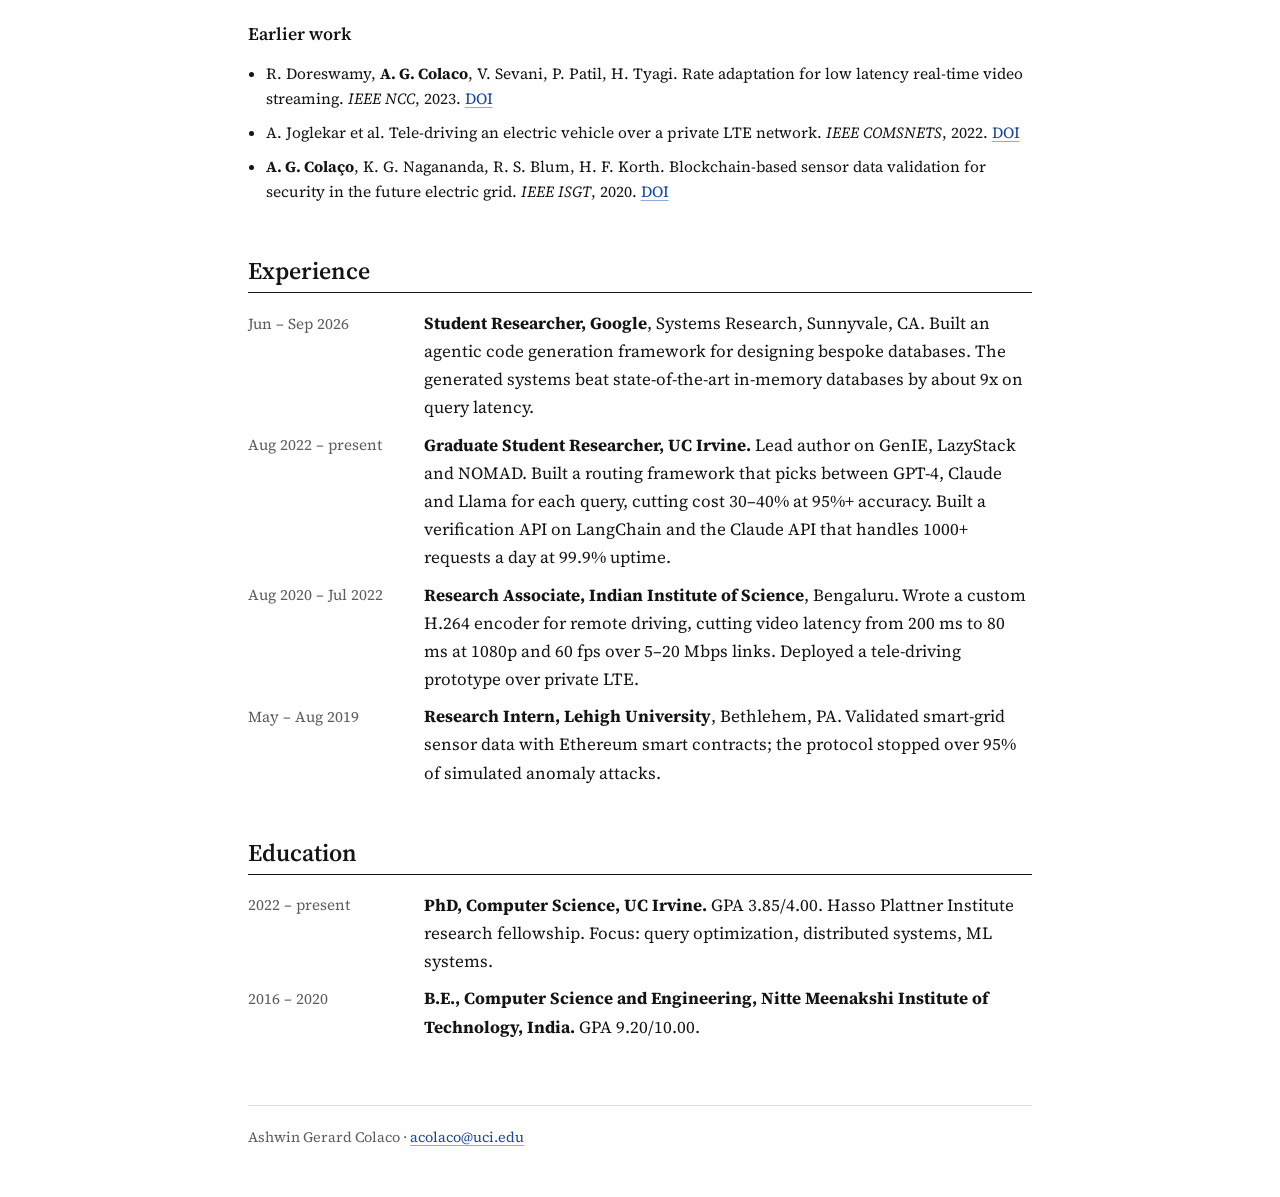
==== commit 772b5c48: "Label GenIE as ICDE DEFT track and link the ICDE listing Co-Authored-By: Claude Sonnet 5.5 <noreply@" ====
--- a/index.html
+++ b/index.html
@@ -130,9 +130,9 @@
       <div>
         <p class="ptitle"><a href="https://arxiv.org/abs/2511.12057" rel="noopener">GenIE: simulator-driven iterative data exploration for scientific discovery</a></p>
         <p class="auth"><b>Ashwin Colaco</b>, Martin Boissier, Sriram Rao, Shubharoop Ghosh, Sharad Mehrotra, Tilmann Rabl</p>
-        <p class="venue">IEEE International Conference on Data Engineering (ICDE), 2026</p>
+        <p class="venue">IEEE International Conference on Data Engineering (ICDE), 2026, Data Engineering Future Technologies track</p>
         <p class="tldr">Brings physics simulators inside the database with semantic filters and context-aware cost models. Exploration drops from days to minutes, with 35% lower query latency and 2.5x throughput.</p>
-        <p class="plinks"><a href="https://arxiv.org/abs/2511.12057" rel="noopener">arXiv</a></p>
+        <p class="plinks"><a href="https://arxiv.org/abs/2511.12057" rel="noopener">arXiv</a><a href="https://icde2026.github.io/deft-papers.html" rel="noopener">ICDE</a></p>
       </div>
     </li>
 
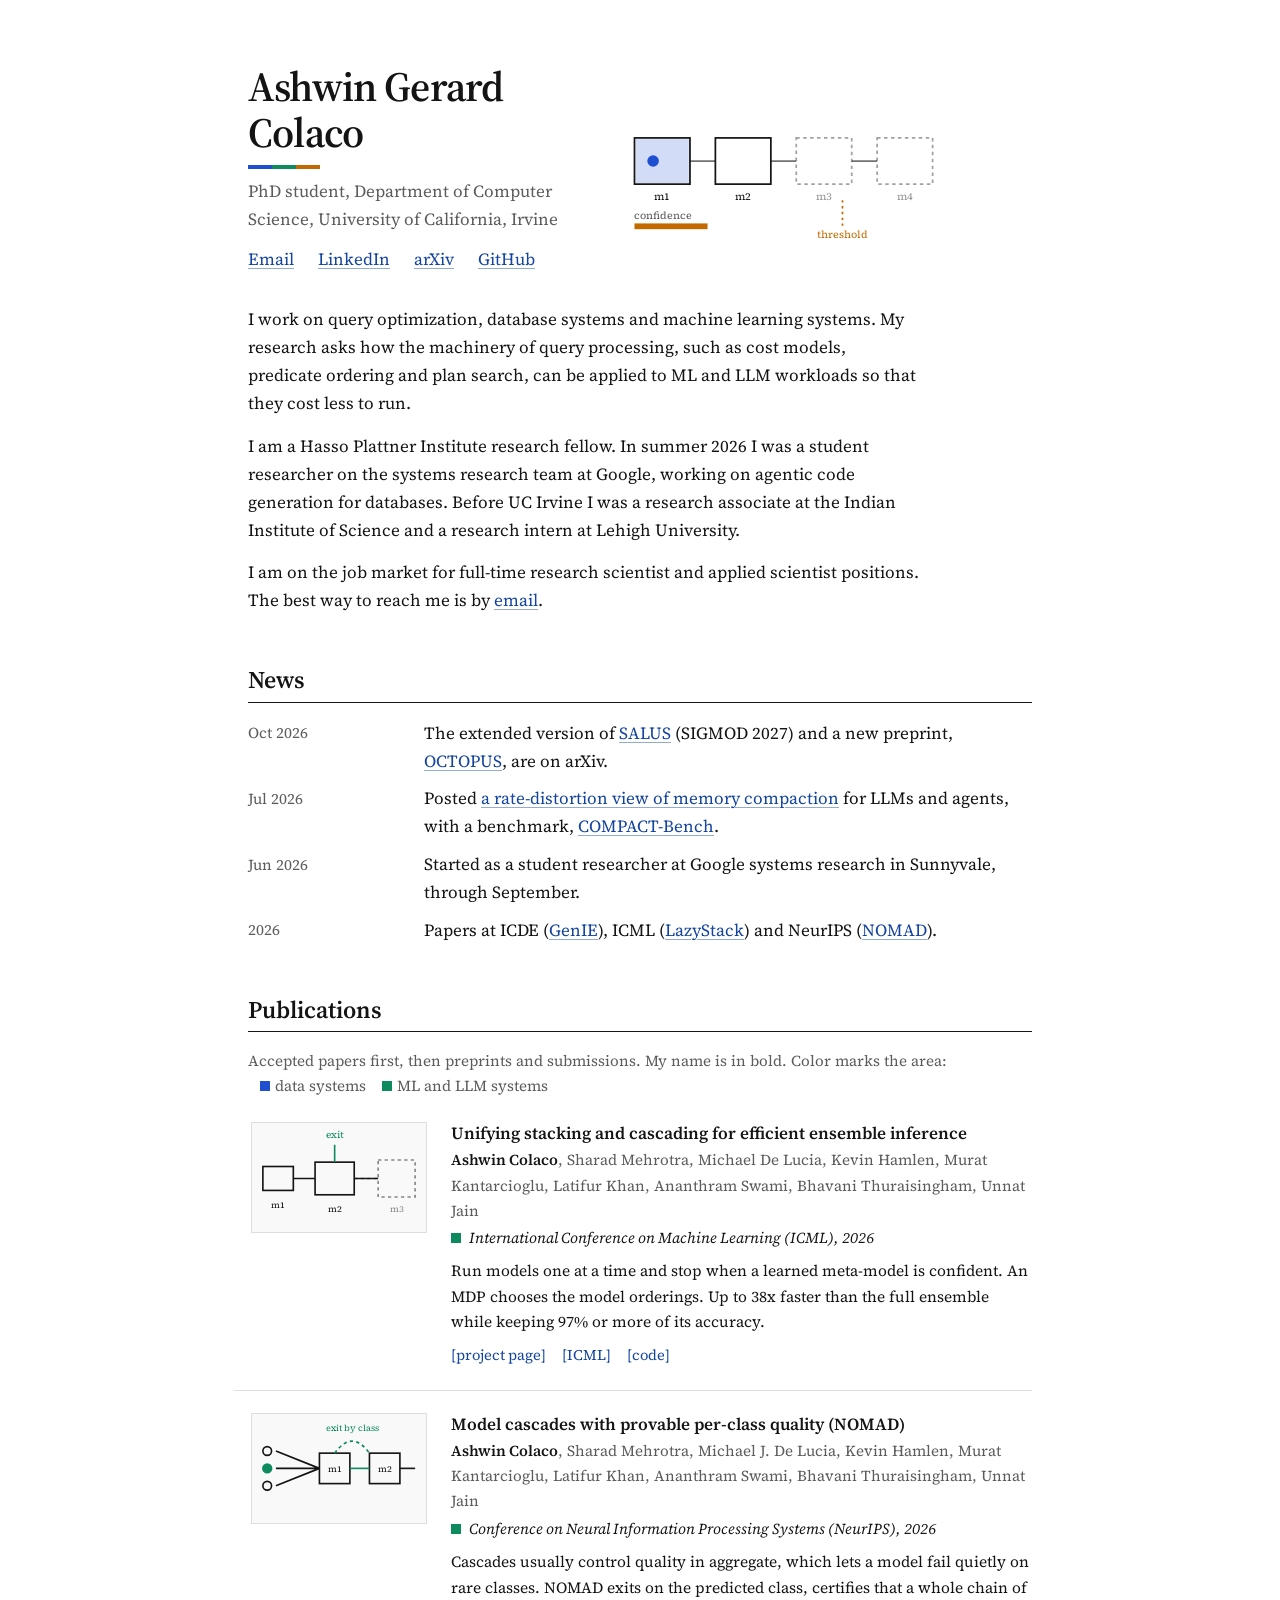
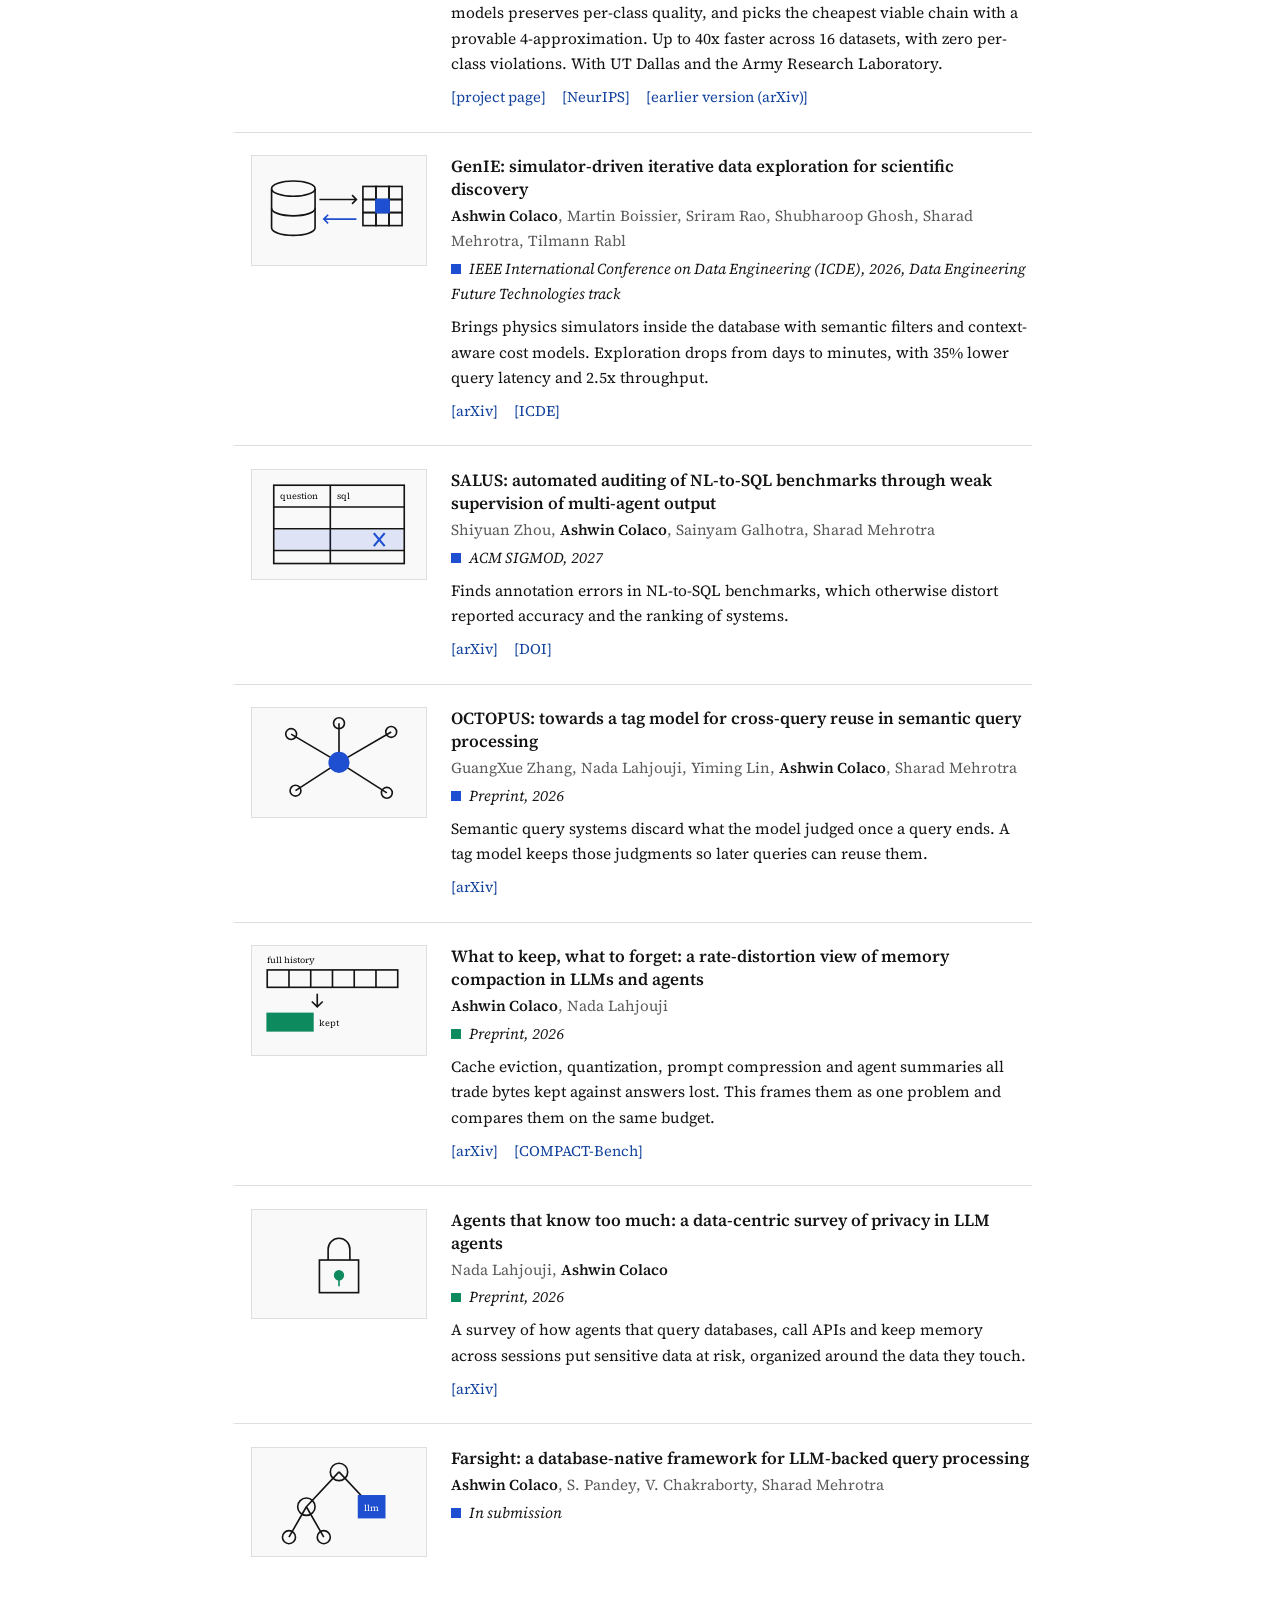
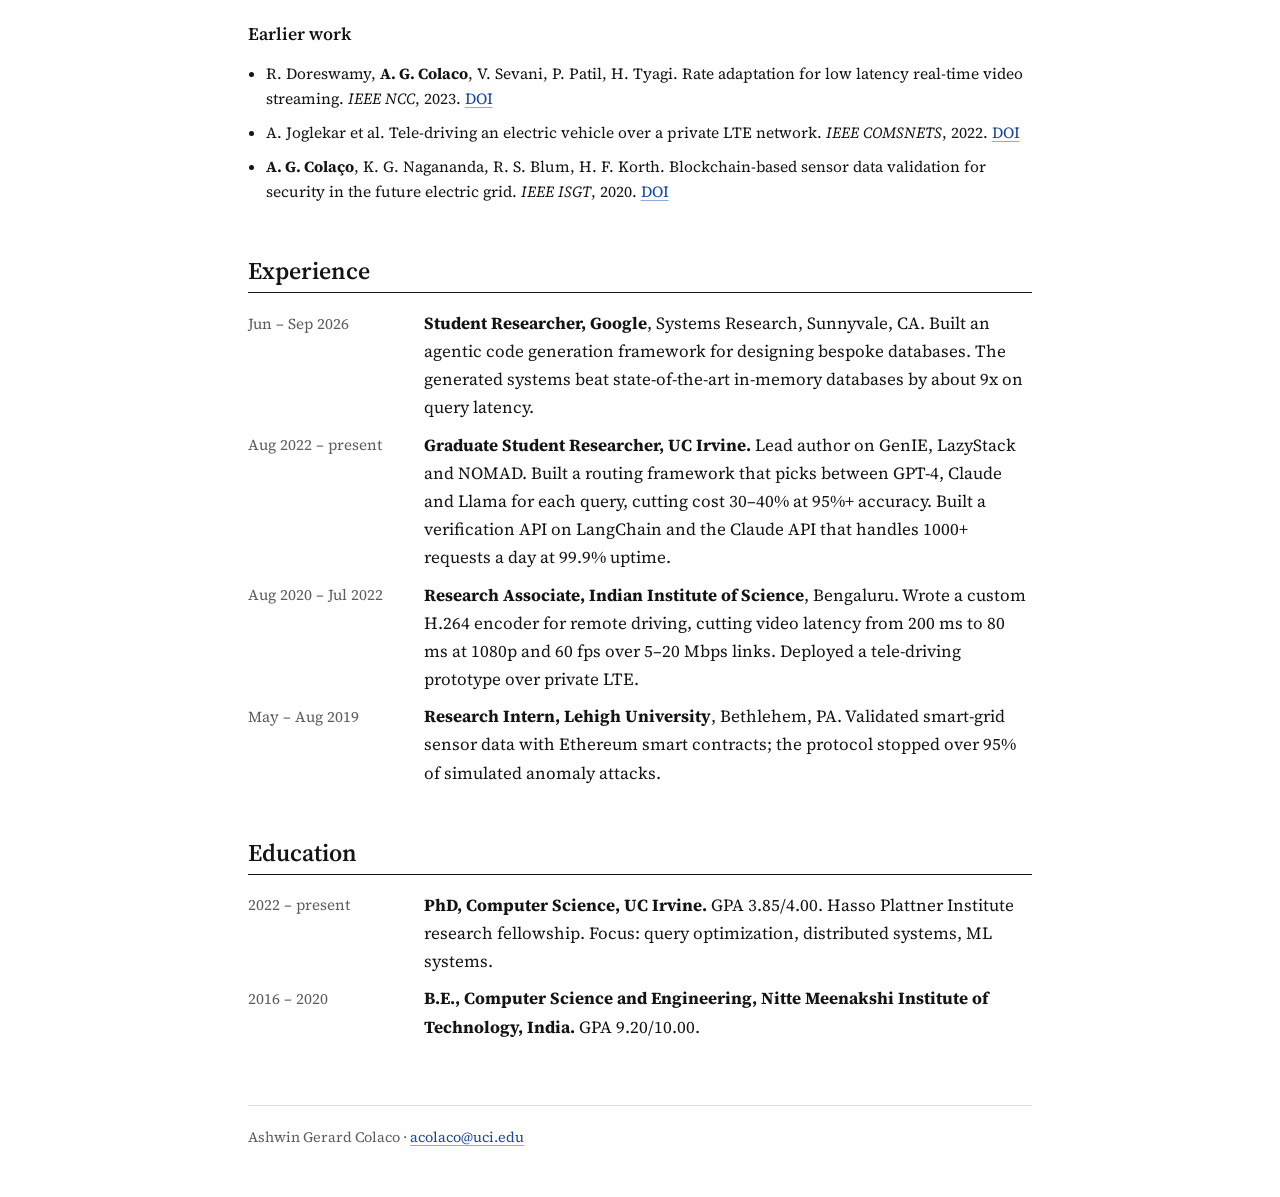
==== commit f2a72ef0: "Add the NOMAD project page at /nomad and link it from the homepage The page is the built NeurIPS 202" ====
--- a/index.html
+++ b/index.html
@@ -109,11 +109,11 @@
           <text x="92" y="16" text-anchor="middle" font-size="8" fill="var(--area)">exit by class</text></svg>
       </div>
       <div>
-        <p class="ptitle"><a href="https://neurips.cc/virtual/2026/loc/atlanta/poster/148492" rel="noopener">Model cascades with provable per-class quality</a> (NOMAD)</p>
+        <p class="ptitle"><a href="https://ashwincolaco.github.io/nomad/">Model cascades with provable per-class quality</a> (NOMAD)</p>
         <p class="auth"><b>Ashwin Colaco</b>, Sharad Mehrotra, Michael J. De Lucia, Kevin Hamlen, Murat Kantarcioglu, Latifur Khan, Ananthram Swami, Bhavani Thuraisingham, Unnat Jain</p>
         <p class="venue">Conference on Neural Information Processing Systems (NeurIPS), 2026</p>
         <p class="tldr">Cascades usually control quality in aggregate, which lets a model fail quietly on rare classes. NOMAD exits on the predicted class, certifies that a whole chain of models preserves per-class quality, and picks the cheapest viable chain with a provable 4-approximation. Up to 40x faster across 16 datasets, with zero per-class violations. With UT Dallas and the Army Research Laboratory.</p>
-        <p class="plinks"><a href="https://neurips.cc/virtual/2026/loc/atlanta/poster/148492" rel="noopener">NeurIPS</a><a href="https://arxiv.org/abs/2511.00290" rel="noopener">earlier version (arXiv)</a></p>
+        <p class="plinks"><a href="https://ashwincolaco.github.io/nomad/">project page</a><a href="https://neurips.cc/virtual/2026/loc/atlanta/poster/148492" rel="noopener">NeurIPS</a><a href="https://arxiv.org/abs/2511.00290" rel="noopener">earlier version (arXiv)</a></p>
       </div>
     </li>
 
